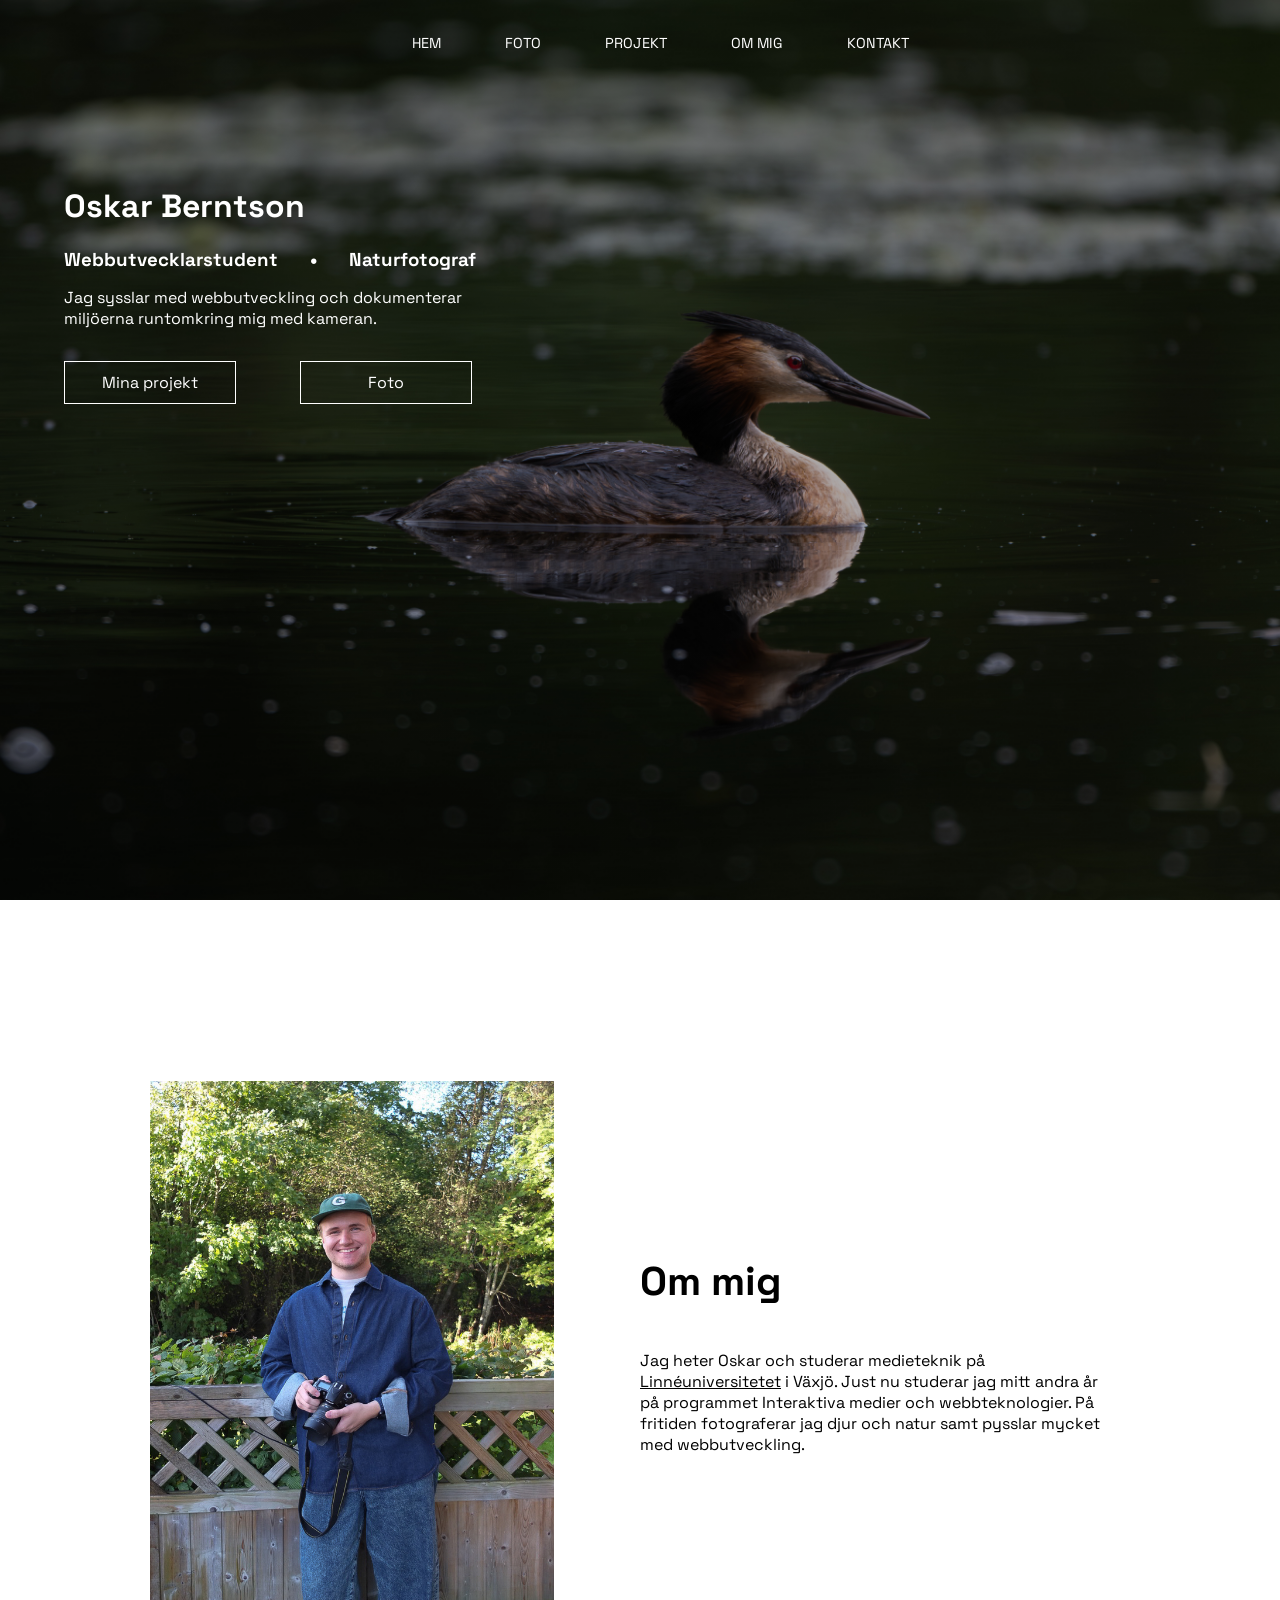
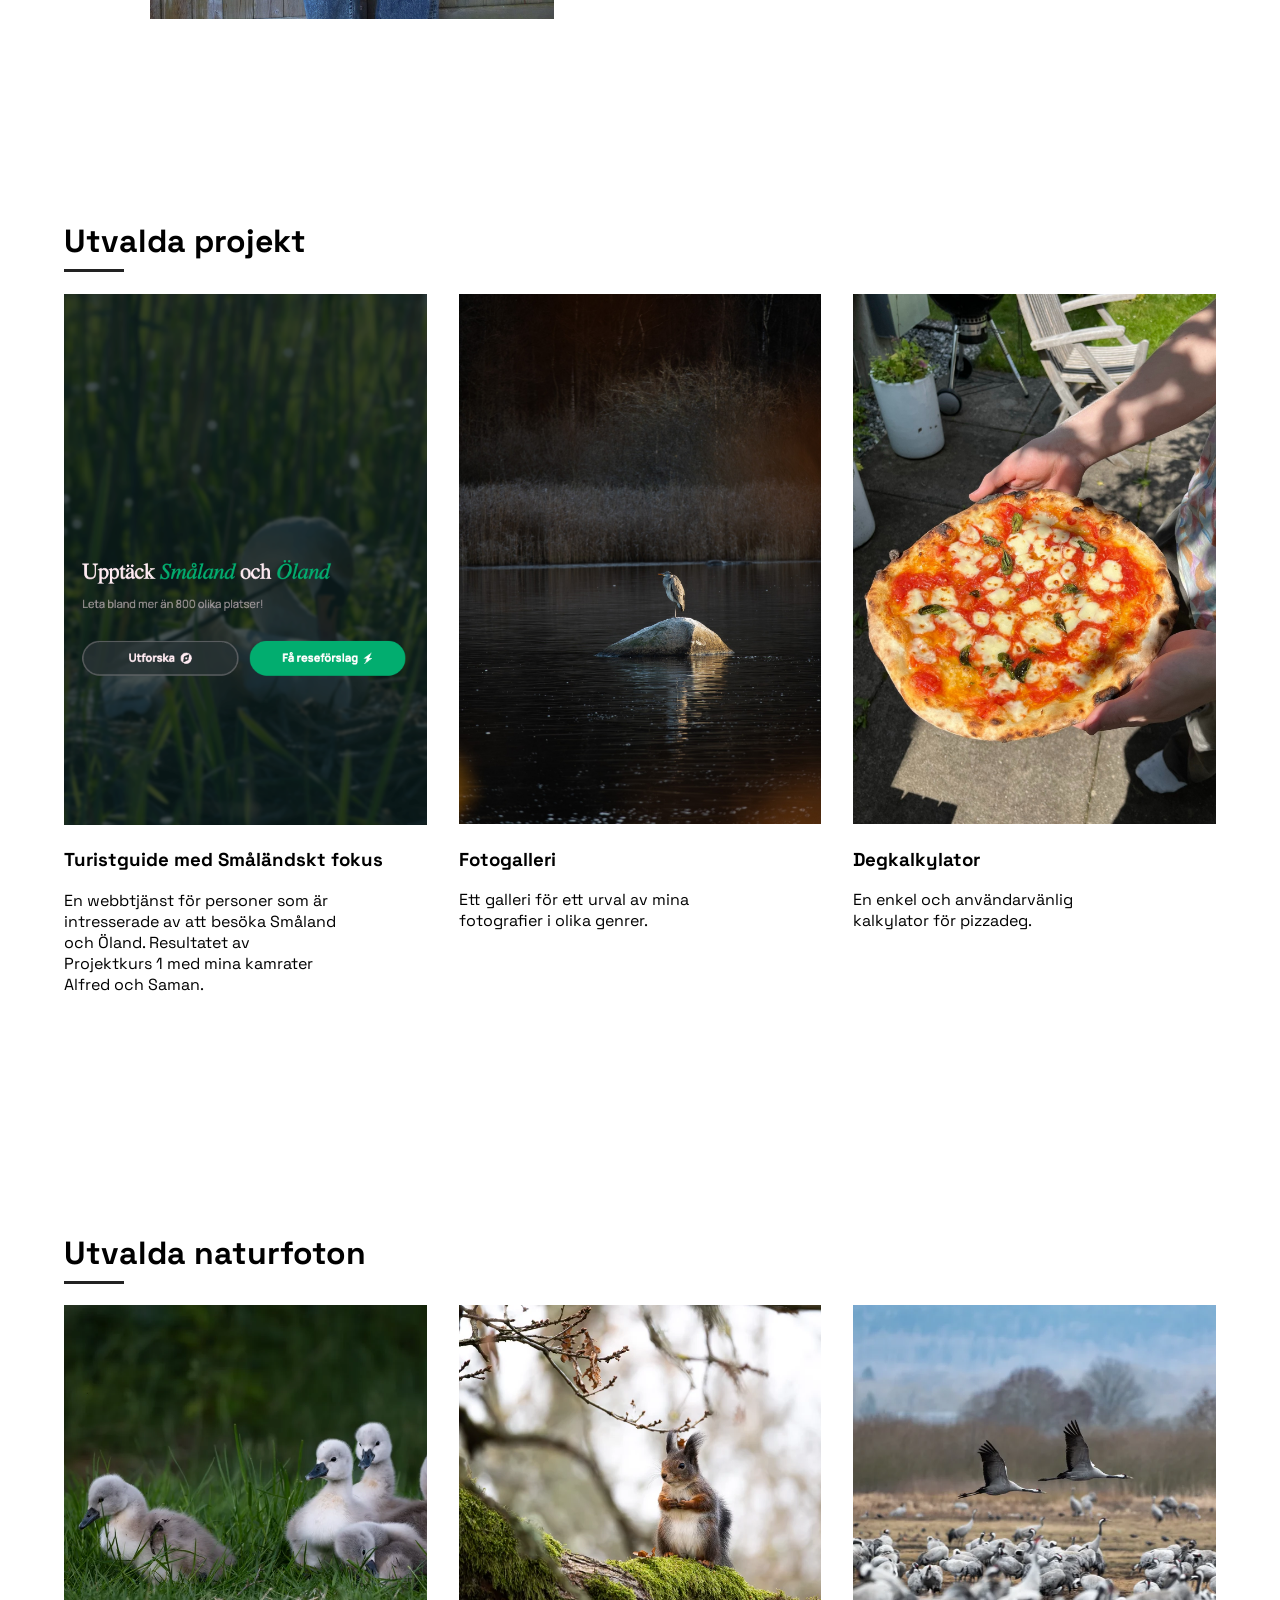
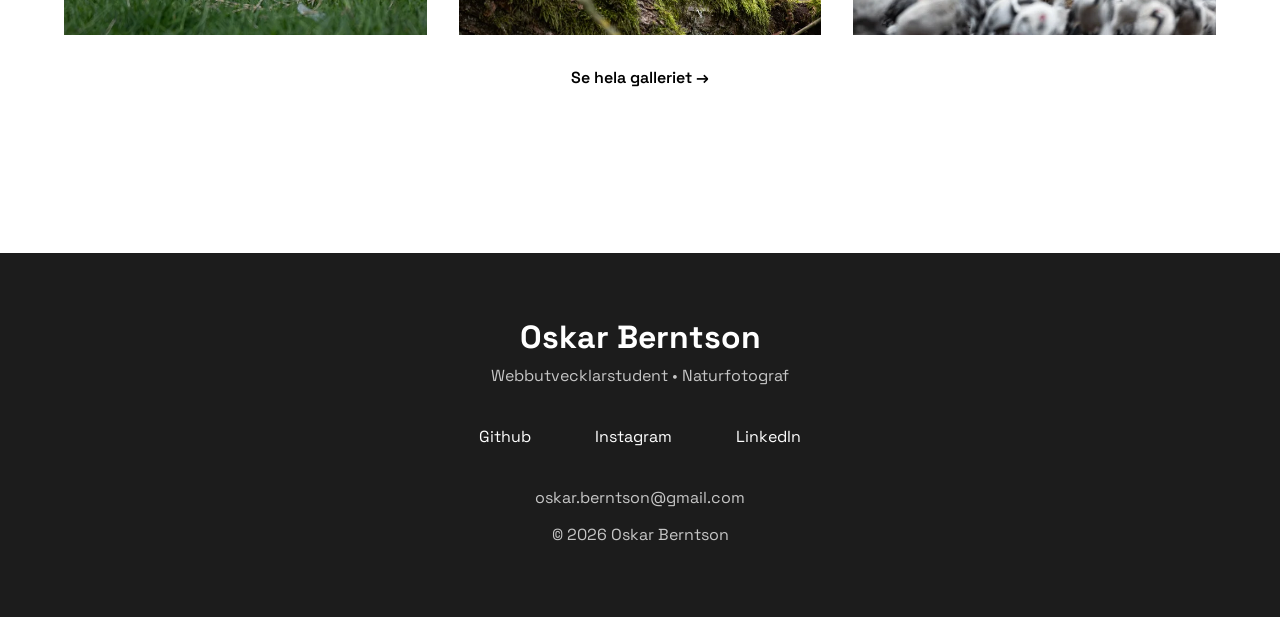
==== index.html @ 6f80a141 "Add dynamic nav" ====
<!doctype html>
<html lang="sv">
  <head>
    <meta charset="UTF-8" />
    <meta name="viewport" content="width=device-width, initial-scale=1.0" />
    <title>Oskar Berntson</title>
    <link rel="stylesheet" href="css/style.css" />
    <link rel="preconnect" href="https://fonts.googleapis.com" />
    <link rel="preconnect" href="https://fonts.gstatic.com" crossorigin />
    <link
      href="https://fonts.googleapis.com/css2?family=Bitcount+Grid+Double+Ink:wght@100..900&family=Space+Grotesk:wght@300..700&display=swap"
      rel="stylesheet"
    />
    <script type="module" src="js/main.js"></script>
  </head>
  <body>
    <header id="start-page-bg">
      <div class="container" id="presentation">
        <h1>Oskar Berntson</h1>
        <div class="titles">
        <h3>Webbutvecklarstudent</h3>
        <h3>•</h3>
        <h3>Naturfotograf</h3>
        </div>
        <p>Jag sysslar med webbutveckling och dokumenterar <br> miljöerna runtomkring mig med kameran.</p>
        <ul>
            <li><a href="">Mina projekt</a></li>
            <li><a href="">Foto</a></li>
        </ul>
      </div>
    </header>
    <main>
      <div class="container" id="personalInfo">
        <div id="personalImg">
          <img src="img/mainPageImg/header.jpg" alt="Bild på Oskar" />
        </div>
        <div id="personalText">
          <h1>Om mig</h1>
          <p>
            Jag heter Oskar och studerar medieteknik på
            <a id="lnuLink" href="https://www.lnu.se/" target="_blank"
              >Linnéuniversitetet</a
            >
            i Växjö. Just nu studerar jag mitt andra år på programmet
            Interaktiva medier och webbteknologier. På fritiden fotograferar jag
            djur och natur samt pysslar mycket med webbutveckling.
          </p>
        </div>
      </div>
      <div class="container" id="projectsContainer">
        <h1 class="section-title">Utvalda projekt</h1>
      <div id="projects">
        <div class="projectDivs">
            <img src="img/mainPageImg/projectTourist.png" alt="Bild på webbtjänsten">
            <h3>Turistguide med Småländskt fokus</h3>
            <p>En webbtjänst för personer som är intresserade av att besöka Småland och Öland. Resultatet av Projektkurs 1 med mina kamrater Alfred och Saman.</p>
        </div>
        <div class="projectDivs">
            <img src="img/mainPageImg/projectGallery.jpg" alt="Bild på ekorre">
            <h3>Fotogalleri</h3>
            <p>Ett galleri för ett urval av mina fotografier i olika genrer.</p>
        </div>
        <div class="projectDivs">
            <img src="img/mainPageImg/projectPizza.jpg" alt="Bild på en pizza">
            <h3>Degkalkylator</h3>
            <p>En enkel och användarvänlig kalkylator för pizzadeg.</p>
        </div>
      </div>
      </div>
      <div class="container" id="favoritePhotosContainer">
        <h1 class="section-title">Utvalda naturfoton</h1>
        <div id="featuredPhotosContainer">
        </div>
        <div class="gallery-link">
          <a href="">Se hela galleriet →</a>
        </div>
      </div>
    </main>
    <footer class="footerContainer" id="footer">

    </footer>
  </body>
</html>
---- css/style.css ----
html,
body {
  margin: 0;
  padding: 0;
  font-family: "Space Grotesk", sans-serif;
}

#start-page-bg {
  margin: 0;
  background-image:
    linear-gradient(rgba(0, 0, 0, 0.35), rgba(0, 0, 0, 0.25)),
    url(../img/mainPageImg/mainHeader.jpg);
  background-size: cover;
  min-height: 100vh;
  background-repeat: no-repeat;
}

#presentation {
  margin-top: 6rem;
  display: flex;
  flex-direction: column;
  color: white;
  align-items: flex-start;
}

#presentation ul {
  list-style-type: none;
  display: flex;
  flex-direction: row;
  gap: 4rem;
  padding: 0;
}

#presentation ul li a {
  color: white;
  padding: 10px;
  border: 0.1px solid white;
  text-decoration: none;
  display: inline-block;
  width: 150px;
  text-align: center;
  transition: 0.2s ease;
}

#presentation ul li a:hover {
  background-color: white;
  color: black;
}

.titles {
  display: flex;
  gap: 2rem;
  align-items: center;
}

.titles h3 {
  margin: 0;
}

#navBar {
  display: flex;
  justify-content: center;
}

#navBar ul {
  list-style-type: none;
  display: flex;
  flex-direction: row;
  margin-top: 2em;
  gap: 4rem;
}

#navBar ul li a {
  color: white;
  text-decoration: none;
  transition: 0.2s ease;
  font-size: 0.9em;
}

#navBar ul li a:hover {
  color: rgb(255, 255, 255, 0.7);
}

#personalInfo {
  height: 100vh;
  display: flex;
  flex-direction: row;
  align-items: center;
}

#personalImg,
#personalText {
  flex: 1;
}

#personalImg {
  display: flex;
  justify-content: center;
}

#personalImg img {
  width: 70%;
  height: auto;
}

#personalText {
  justify-content: center;
  display: flex;
  flex-direction: column;
}

#personalText p {
  width: 80%;
}

#personalText h1 {
  font-size: 2.5em;
}

#lnuLink {
  color: black;
}

#projectsContainer {
  height: 110vh;
}

#projects {
  display: flex;
  gap: 2rem;
}

.projectDivs {
  flex: 1;
}

.projectDivs p {
  width: 75%;
}

.projectDivs img {
  width: 100%;
}

#favoritePhotosContainer {
  height: 60vh;
}

.gallery-link {
  display: flex;
  justify-content: center;
  margin-top: 2rem;
}

.gallery-link a {
  color: black;
  text-decoration: none;
  font-weight: 600;
}

.gallery-link a:hover {
  text-decoration: underline;
}

#featuredPhotosContainer {
  display: flex;
  gap: 2rem;
  flex-wrap: wrap;
  justify-content: center;
}

#featuredPhotosContainer img {
  width: 430px;
  height: 330px;
  object-fit: cover;
  transition: transform 0.3s ease;
}

.featuredPhoto {
  display: block;
  overflow: hidden;
  position: relative;
  flex: 1;
}

.featuredPhoto img {
  display: block;
  transition: 0.3s;
}

.featuredPhoto:hover img {
  filter: brightness(70%);
  transform: scale(1.03);
}

.featuredPhoto span {
  position: absolute;
  bottom: 20px;
  left: 20px;
  color: white;
  opacity: 0;
  transition: 0.3s;
}

.featuredPhoto:hover span {
  opacity: 1;
}

.footerContainer {
    background: #1c1c1c;
    color: white;

    display: flex;
    flex-direction: column;
    align-items: center;

    padding: 4rem 2rem;
    margin-top: 5rem;
}

.footerContainer h2 {
    margin: 0;
    font-size: 2rem;
}

.footerContainer p {
    margin: .5rem;
    color: rgba(255,255,255,.75);
}

.footerContainer a {
    color: white;
    text-decoration: none;
    margin: .5rem 1rem;
    transition: color .2s ease;
}

.footerContainer a:hover {
    color: rgba(255,255,255,.7);
}

.footerContainer div {
    display: flex;
    gap: 2rem;
    margin: 1.5rem 0;
}

.section-title::after {
    content: "";
    display: block;
    width: 60px;
    height: 3px;
    background: #222;
    margin-top: .5rem;
}

.container {
    width: min(1500px, 90%);
    margin: 0 auto;
}
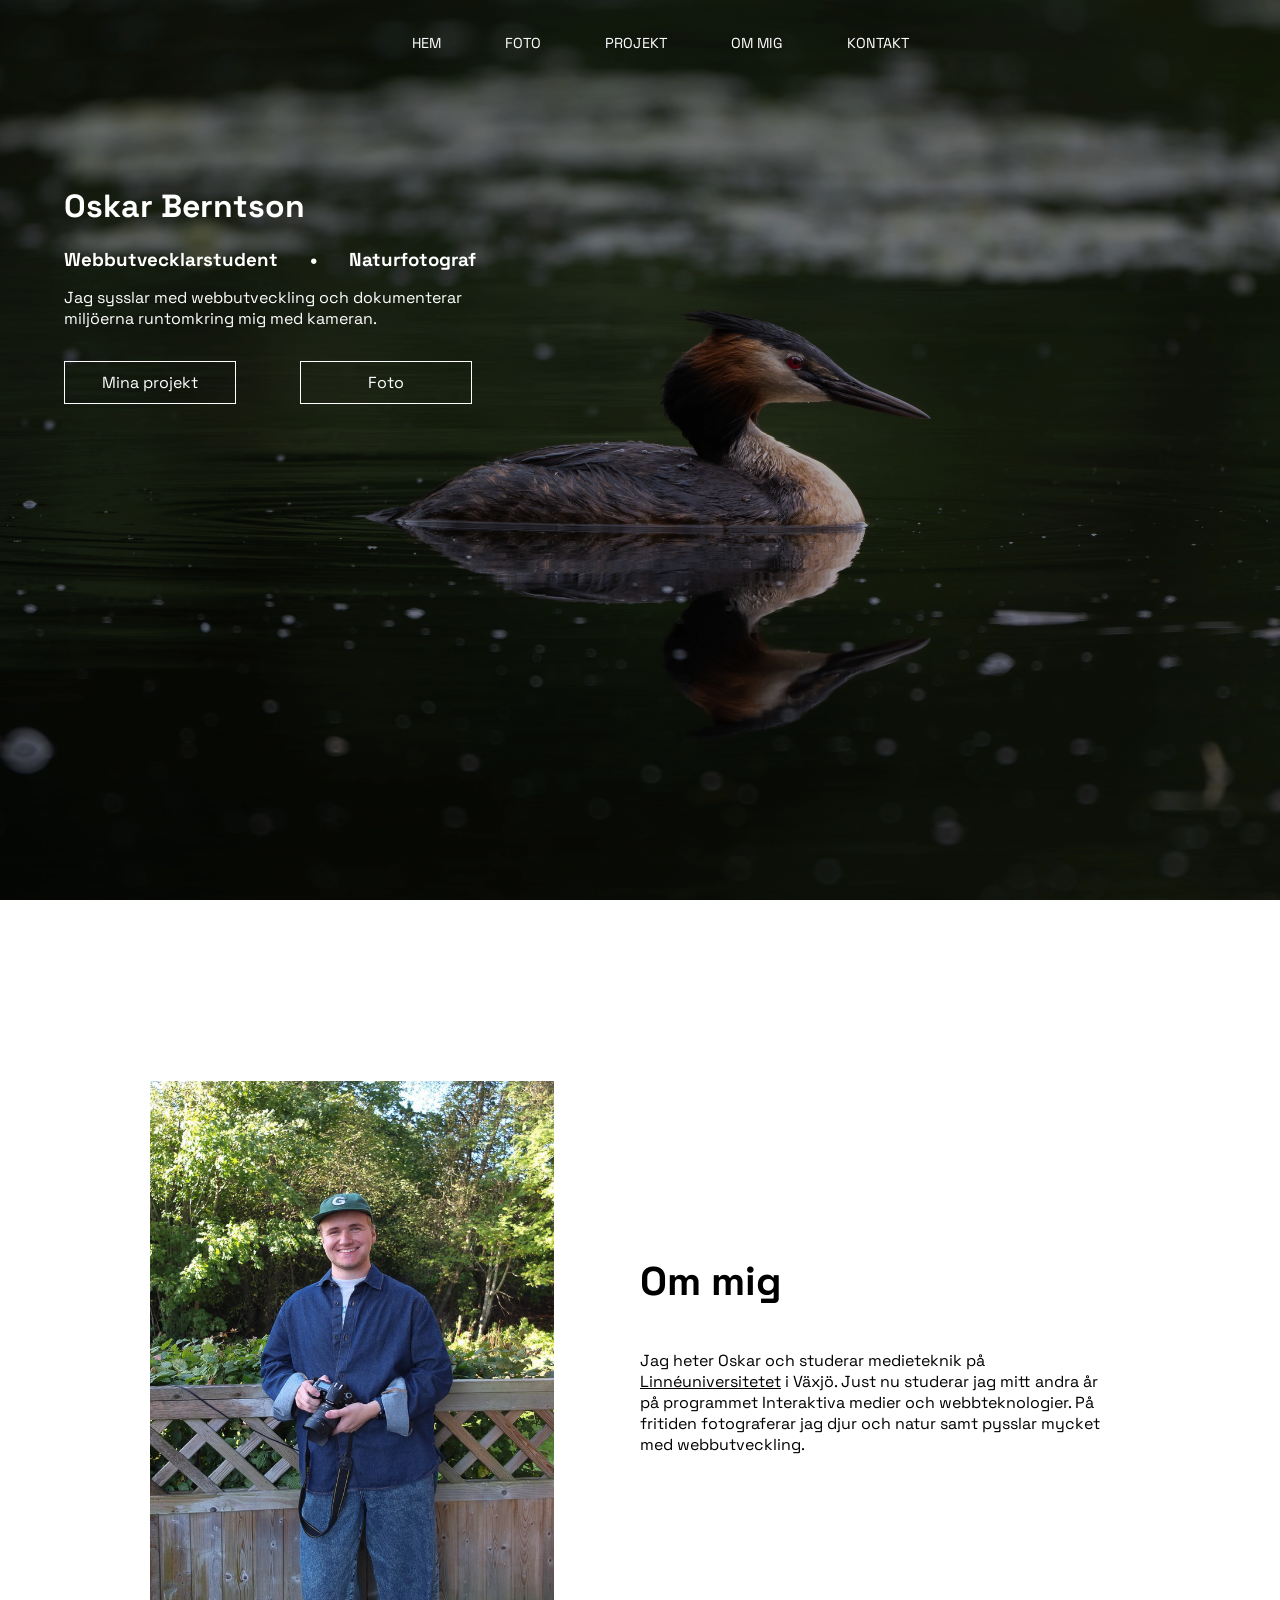
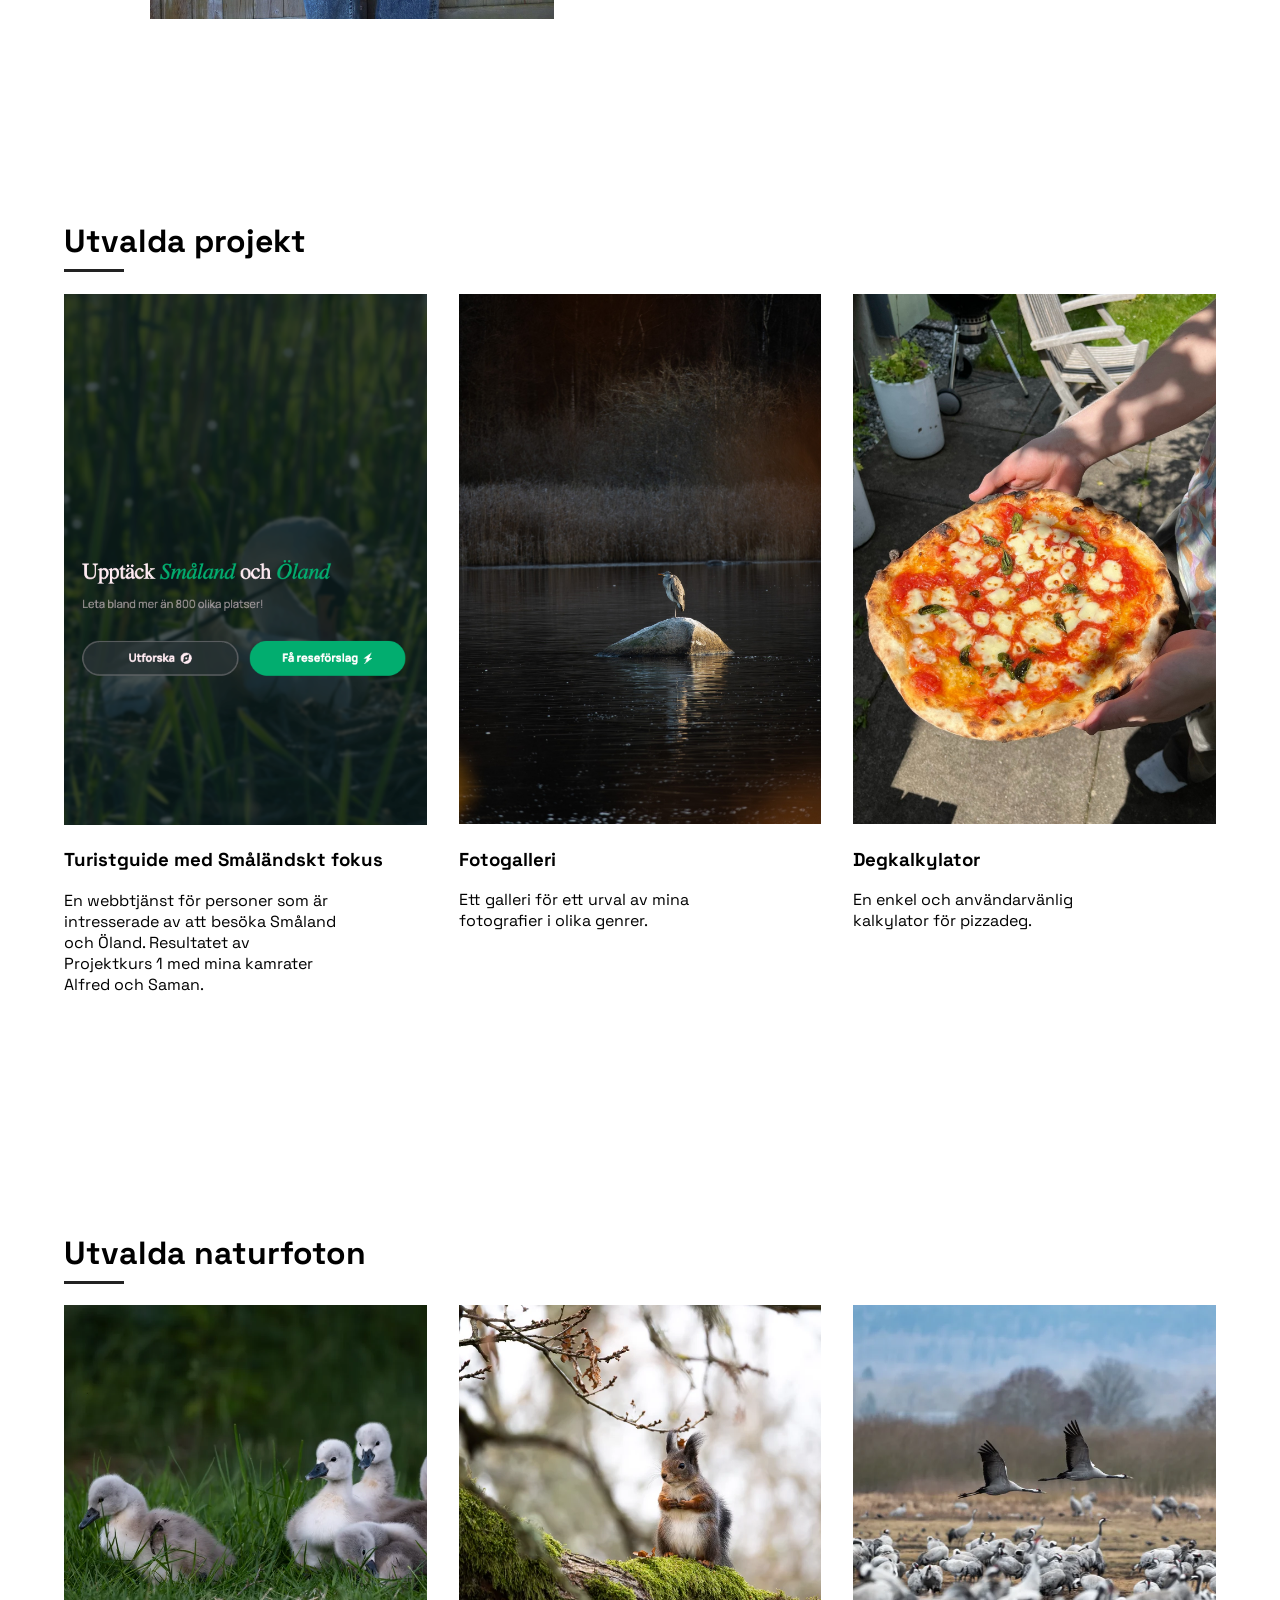
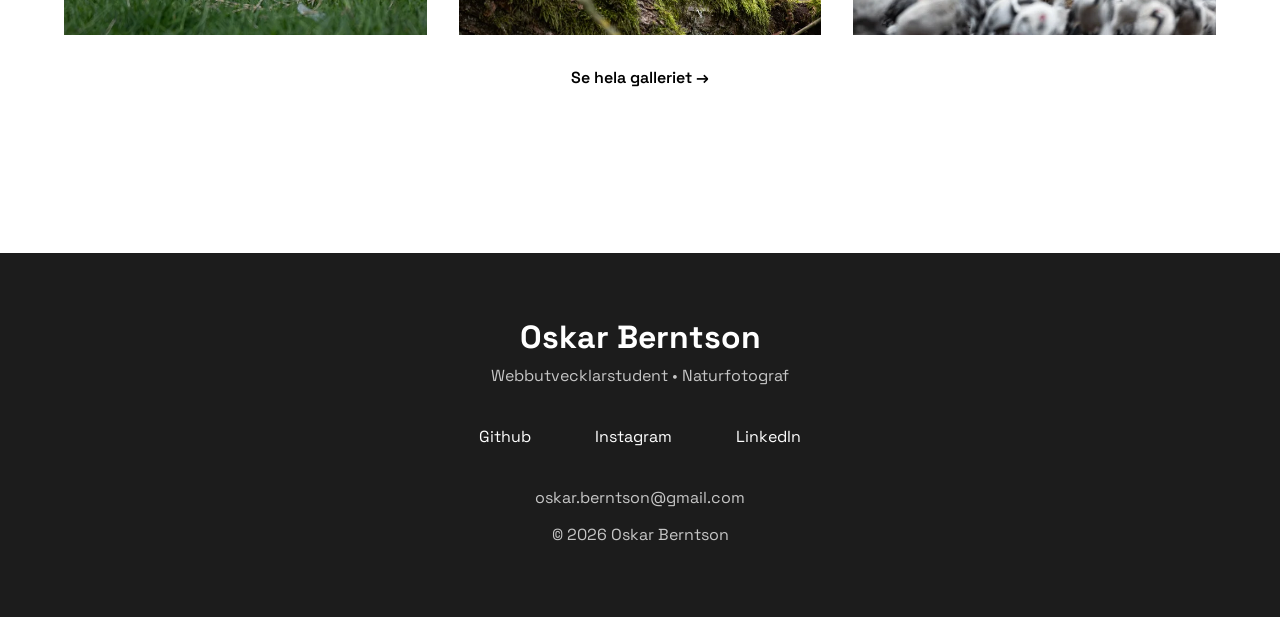
==== commit ceee0ba3: "Fixed opening lightbox on index.html" ====
--- a/index.html
+++ b/index.html
@@ -18,14 +18,17 @@
       <div class="container" id="presentation">
         <h1>Oskar Berntson</h1>
         <div class="titles">
-        <h3>Webbutvecklarstudent</h3>
-        <h3>•</h3>
-        <h3>Naturfotograf</h3>
+          <h3>Webbutvecklarstudent</h3>
+          <h3>•</h3>
+          <h3>Naturfotograf</h3>
         </div>
-        <p>Jag sysslar med webbutveckling och dokumenterar <br> miljöerna runtomkring mig med kameran.</p>
+        <p>
+          Jag sysslar med webbutveckling och dokumenterar <br />
+          miljöerna runtomkring mig med kameran.
+        </p>
         <ul>
-            <li><a href="">Mina projekt</a></li>
-            <li><a href="">Foto</a></li>
+          <li><a href="">Mina projekt</a></li>
+          <li><a href="gallery.html">Foto</a></li>
         </ul>
       </div>
     </header>
@@ -49,35 +52,49 @@
       </div>
       <div class="container" id="projectsContainer">
         <h1 class="section-title">Utvalda projekt</h1>
-      <div id="projects">
-        <div class="projectDivs">
-            <img src="img/mainPageImg/projectTourist.png" alt="Bild på webbtjänsten">
+        <div id="projects">
+          <div class="projectDivs">
+            <img
+              src="img/mainPageImg/projectTourist.png"
+              alt="Bild på webbtjänsten"
+            />
             <h3>Turistguide med Småländskt fokus</h3>
-            <p>En webbtjänst för personer som är intresserade av att besöka Småland och Öland. Resultatet av Projektkurs 1 med mina kamrater Alfred och Saman.</p>
-        </div>
-        <div class="projectDivs">
-            <img src="img/mainPageImg/projectGallery.jpg" alt="Bild på ekorre">
+            <p>
+              En webbtjänst för personer som är intresserade av att besöka
+              Småland och Öland. Resultatet av Projektkurs 1 med mina kamrater
+              Alfred och Saman.
+            </p>
+          </div>
+          <div class="projectDivs">
+            <img
+              src="img/mainPageImg/projectGallery.jpg"
+              alt="Bild på ekorre"
+            />
             <h3>Fotogalleri</h3>
             <p>Ett galleri för ett urval av mina fotografier i olika genrer.</p>
-        </div>
-        <div class="projectDivs">
-            <img src="img/mainPageImg/projectPizza.jpg" alt="Bild på en pizza">
+          </div>
+          <div class="projectDivs">
+            <img
+              src="img/mainPageImg/projectPizza.jpg"
+              alt="Bild på en pizza"
+            />
             <h3>Degkalkylator</h3>
             <p>En enkel och användarvänlig kalkylator för pizzadeg.</p>
+          </div>
         </div>
-      </div>
       </div>
       <div class="container" id="favoritePhotosContainer">
         <h1 class="section-title">Utvalda naturfoton</h1>
-        <div id="featuredPhotosContainer">
-        </div>
+        <div id="featuredPhotosContainer"></div>
         <div class="gallery-link">
-          <a href="">Se hela galleriet →</a>
+          <a href="gallery.html">Se hela galleriet →</a>
         </div>
       </div>
+      <div id="lightbox">
+        <span id="close">&times;</span>
+        <img id="lightbox-image" />
+      </div>
     </main>
-    <footer class="footerContainer" id="footer">
-
-    </footer>
+    <footer class="footerContainer" id="footer"></footer>
   </body>
 </html>
--- a/css/style.css
+++ b/css/style.css
@@ -9,7 +9,7 @@
   margin: 0;
   background-image:
     linear-gradient(rgba(0, 0, 0, 0.35), rgba(0, 0, 0, 0.25)),
-    url(../img/mainPageImg/mainHeader.jpg);
+    url(../img/mainPageImg/mainHeader.webp);
   background-size: cover;
   min-height: 100vh;
   background-repeat: no-repeat;
@@ -181,6 +181,7 @@
   overflow: hidden;
   position: relative;
   flex: 1;
+  cursor: pointer;
 }
 
 .featuredPhoto img {
@@ -257,4 +258,103 @@
 .container {
     width: min(1500px, 90%);
     margin: 0 auto;
+}
+
+#gallery-page-bg {
+  margin: 0;
+  background-image:
+    linear-gradient(rgba(0, 0, 0, 0.35), rgba(0, 0, 0, 0.25)),
+    url(../img/galleryPreview/galleryHeader.webp);
+  background-size: cover;
+  min-height: 100vh;
+  background-repeat: no-repeat;
+}
+
+#galleryTitleContainer {
+  color: white;
+  margin-top: 6rem;
+}
+
+#gallery {
+  columns: 3;
+  column-gap: 1.5rem;
+  padding: 4rem 0;
+}
+
+.photo-card {
+    position: relative;
+    display: inline-block;
+    width: 100%;
+    margin-bottom: 2rem;
+    overflow: hidden;
+    cursor: pointer;
+}
+
+.photo-card img {
+    width: 100%;
+    height: auto;
+    transition:
+    transform .35s ease,
+    filter .35s ease;
+}
+
+.photo-card:hover img {
+    transform: scale(1.03);
+    filter: brightness(.8);
+}
+
+.photo-card:hover {
+    opacity: 1;
+}
+
+#lightbox {
+    position: fixed;
+    inset: 0;
+
+    display: flex;
+    justify-content: center;
+    align-items: center;
+
+    background: rgba(0,0,0,.85);
+
+    opacity: 0;
+    visibility: hidden;
+
+    transition:
+        opacity .3s ease,
+        visibility .3s ease;
+}
+
+#lightbox.open {
+    opacity: 1;
+    visibility: visible;
+}
+
+#lightbox img {
+    max-width: 90vw;
+    max-height: 90vh;
+
+    transform: scale(.95);
+
+    transition: transform .35s ease;
+}
+
+#lightbox.open img {
+    transform: scale(1);
+}
+
+#close {
+    position: fixed;
+    top: 2rem;
+    right: 2rem;
+
+    font-size: 2.5rem;
+    color: white;
+    cursor: pointer;
+    transition: .2s;
+}
+
+#close:hover {
+    transform: scale(1.15);
+    opacity: .8;
 }
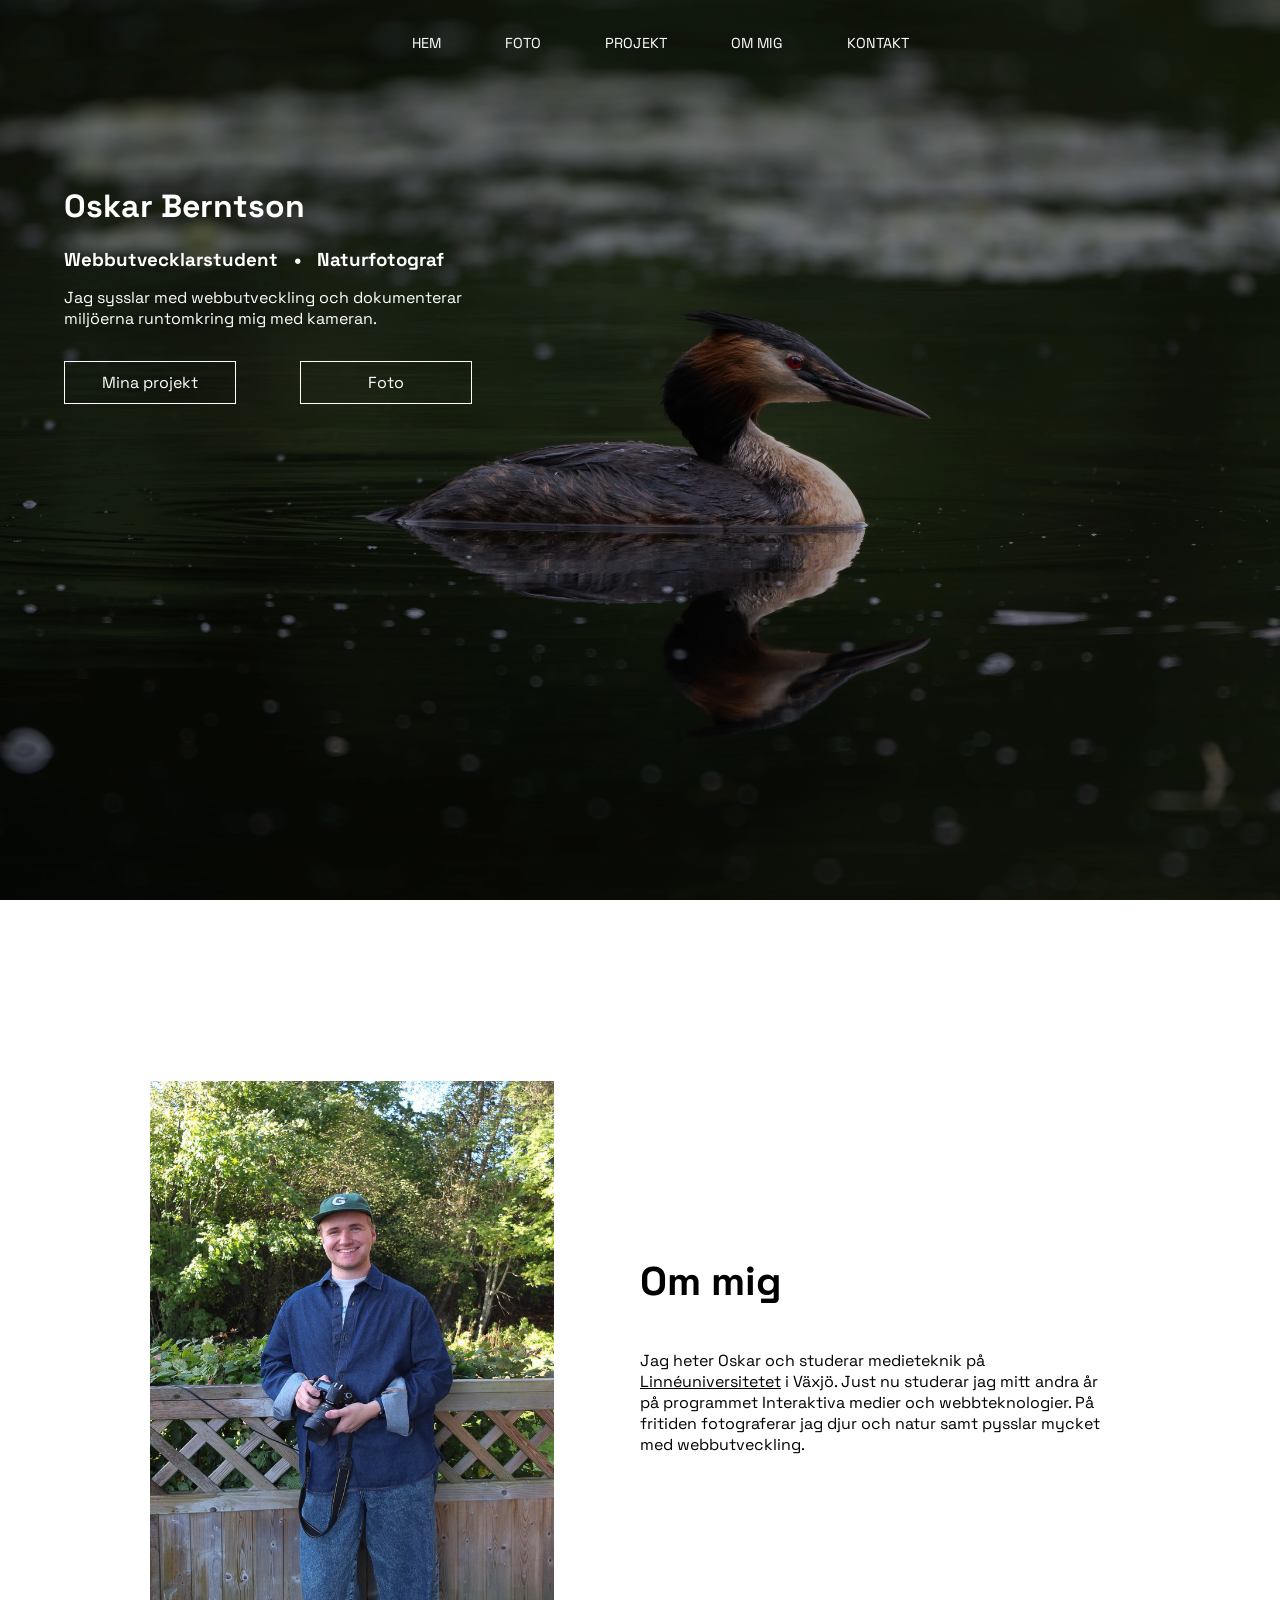
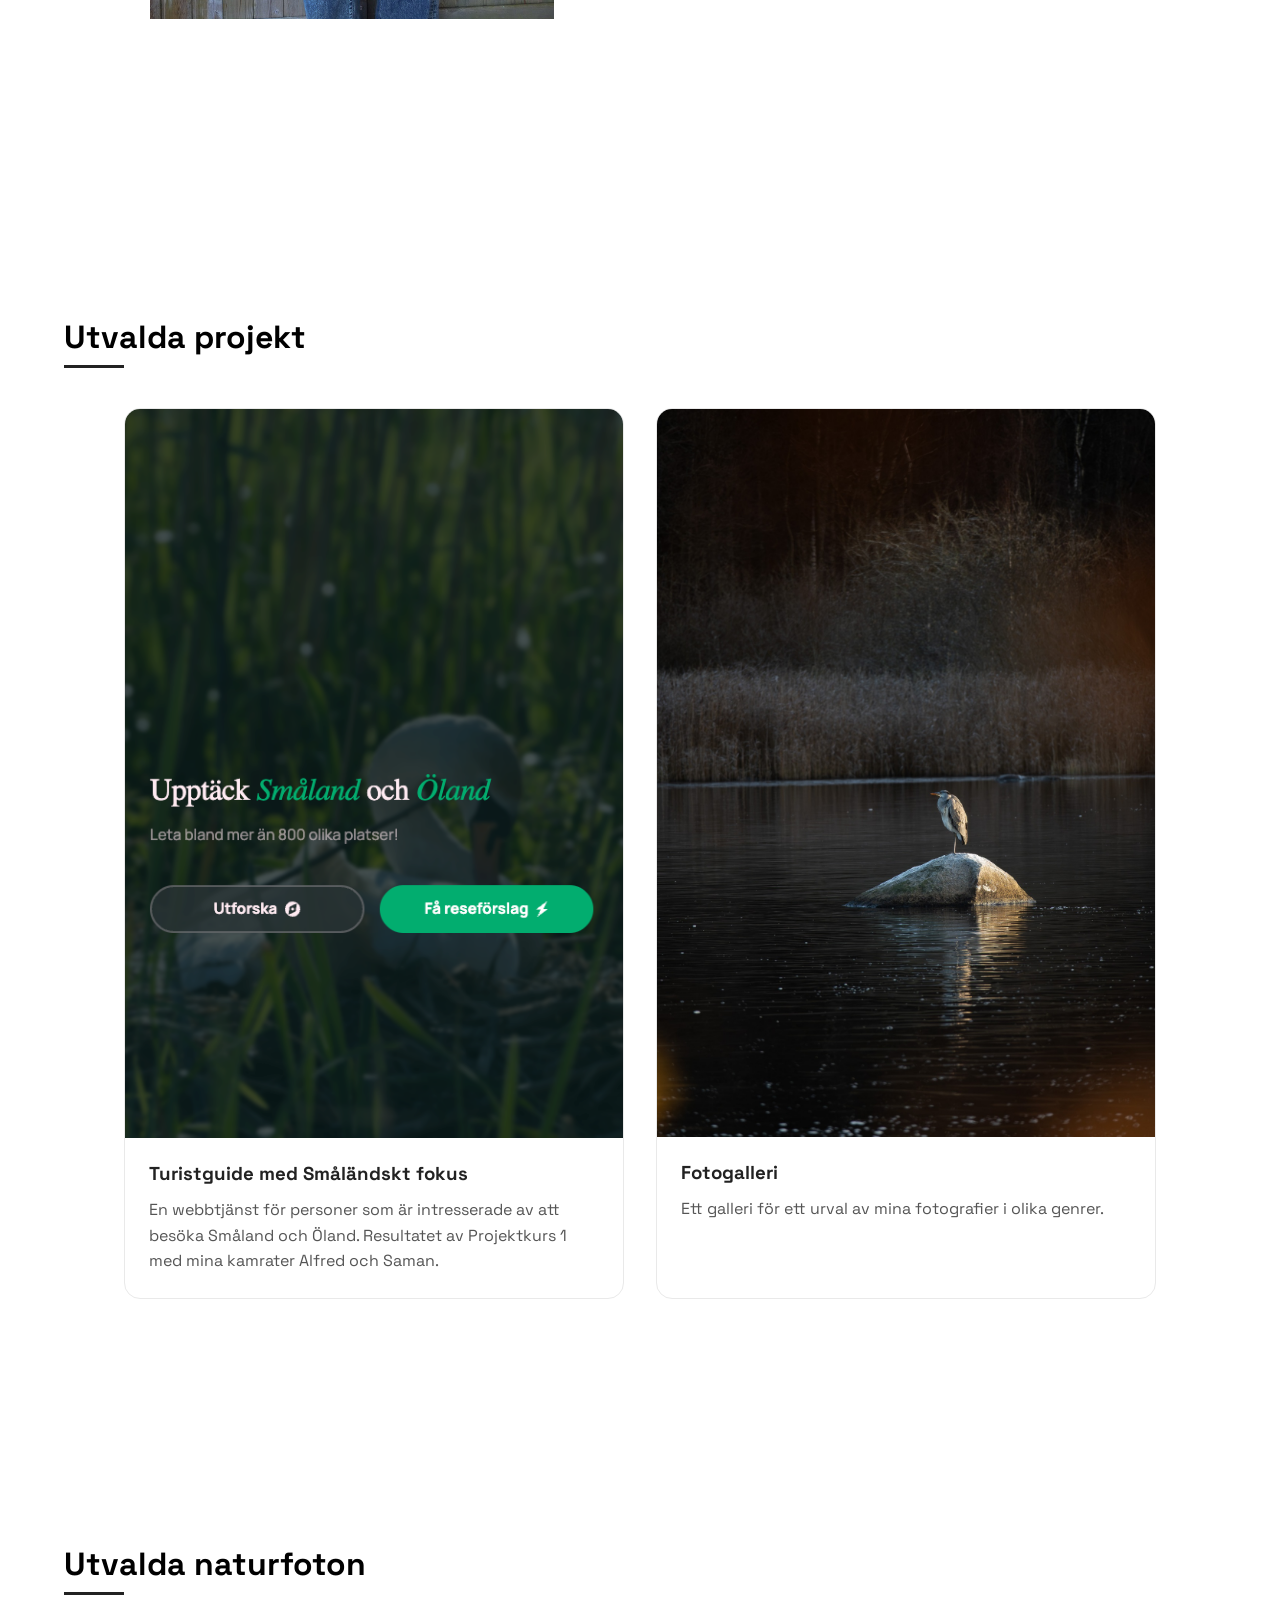
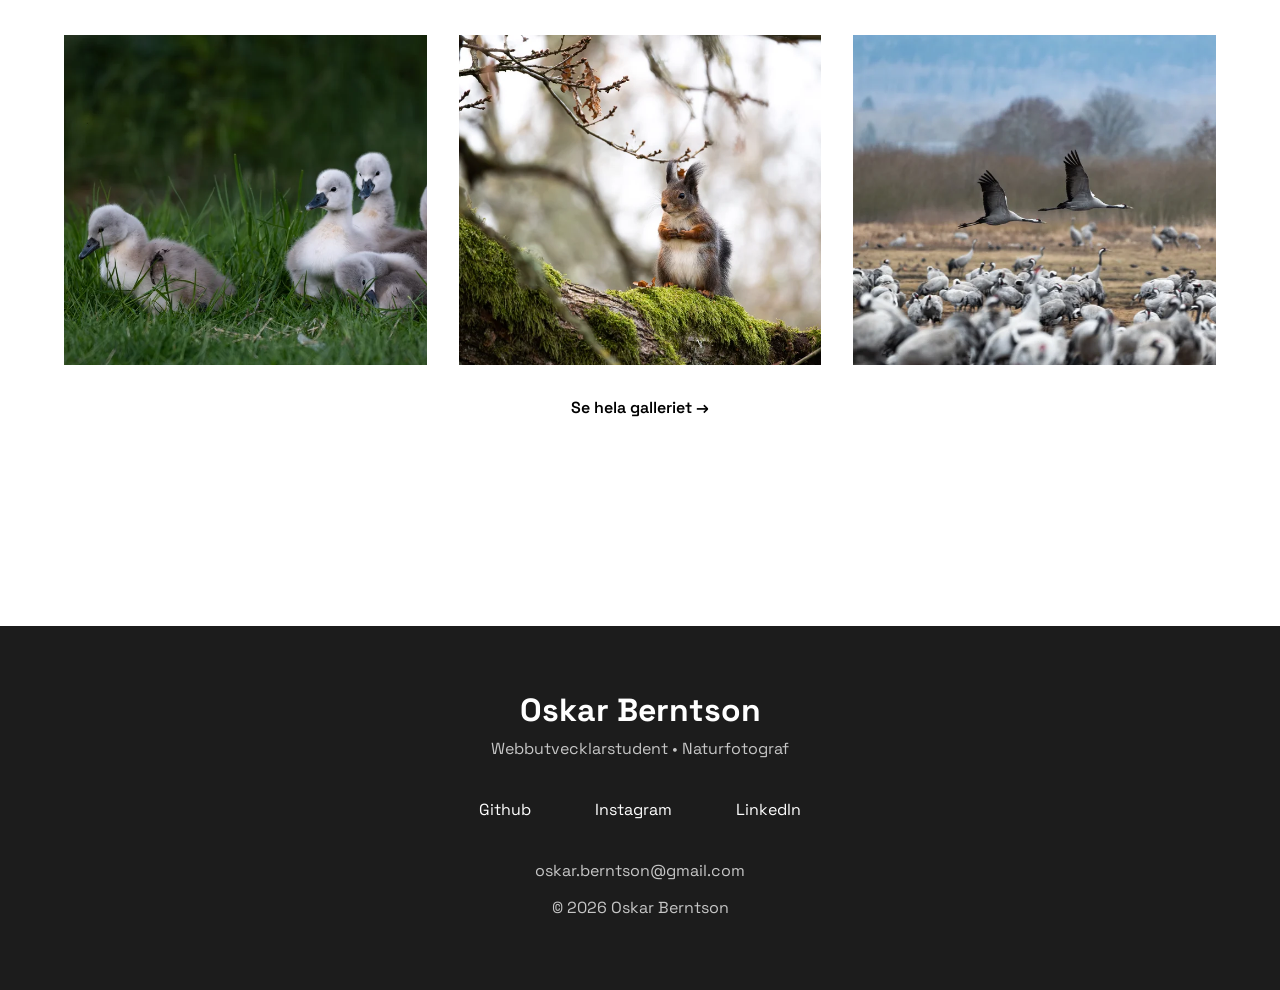
==== commit dfad7cea: "Plentiful finalizing" ====
--- a/index.html
+++ b/index.html
@@ -11,7 +11,7 @@
       href="https://fonts.googleapis.com/css2?family=Bitcount+Grid+Double+Ink:wght@100..900&family=Space+Grotesk:wght@300..700&display=swap"
       rel="stylesheet"
     />
-    <script type="module" src="js/main.js"></script>
+    <script type="module" src="js/mainPage/main.js"></script>
   </head>
   <body>
     <header id="start-page-bg">
@@ -27,7 +27,7 @@
           miljöerna runtomkring mig med kameran.
         </p>
         <ul>
-          <li><a href="">Mina projekt</a></li>
+          <li><a href="projects.html">Mina projekt</a></li>
           <li><a href="gallery.html">Foto</a></li>
         </ul>
       </div>
@@ -53,7 +53,7 @@
       <div class="container" id="projectsContainer">
         <h1 class="section-title">Utvalda projekt</h1>
         <div id="projects">
-          <div class="projectDivs">
+          <a href="project.html?id=touristguide" class="projectDivs">
             <img
               src="img/mainPageImg/projectTourist.png"
               alt="Bild på webbtjänsten"
@@ -64,23 +64,15 @@
               Småland och Öland. Resultatet av Projektkurs 1 med mina kamrater
               Alfred och Saman.
             </p>
-          </div>
-          <div class="projectDivs">
+          </a>
+          <a href="gallery.html" class="projectDivs">
             <img
               src="img/mainPageImg/projectGallery.jpg"
               alt="Bild på ekorre"
             />
             <h3>Fotogalleri</h3>
             <p>Ett galleri för ett urval av mina fotografier i olika genrer.</p>
-          </div>
-          <div class="projectDivs">
-            <img
-              src="img/mainPageImg/projectPizza.jpg"
-              alt="Bild på en pizza"
-            />
-            <h3>Degkalkylator</h3>
-            <p>En enkel och användarvänlig kalkylator för pizzadeg.</p>
-          </div>
+          </a>
         </div>
       </div>
       <div class="container" id="favoritePhotosContainer">
--- a/css/style.css
+++ b/css/style.css
@@ -48,9 +48,10 @@
 }
 
 .titles {
-  display: flex;
-  gap: 2rem;
-  align-items: center;
+    display: flex;
+    align-items: center;
+    justify-content: center;
+    gap: 1rem;
 }
 
 .titles h3 {
@@ -82,7 +83,7 @@
 }
 
 #personalInfo {
-  height: 100vh;
+  min-height: 100vh;
   display: flex;
   flex-direction: row;
   align-items: center;
@@ -122,28 +123,72 @@
 }
 
 #projectsContainer {
-  height: 110vh;
+  padding: 6rem 0 8rem;
 }
 
 #projects {
-  display: flex;
-  gap: 2rem;
+    display: grid;
+    grid-template-columns: repeat(2, minmax(0, 500px));
+    justify-content: center;
+    gap: 2rem;
 }
 
 .projectDivs {
-  flex: 1;
+    display: block;
+
+    color: inherit;
+    text-decoration: none;
+
+    background: #fff;
+
+    border: 1px solid #e9e9e9;
+    border-radius: 1rem;
+
+    overflow: hidden;
+
+    transition:
+        transform .3s ease,
+        box-shadow .3s ease,
+        border-color .3s ease;
+}
+
+.projectDivs img {
+    display: block;
+
+    width: 100%;
+    height: auto;
+
+    transition: transform .4s ease;
+}
+
+.projectDivs h3 {
+    margin: 1.5rem 1.5rem .75rem;
+
+    color: #222;
 }
 
 .projectDivs p {
-  width: 75%;
-}
-
-.projectDivs img {
-  width: 100%;
+    margin: 0 1.5rem 1.5rem;
+
+    color: #555;
+
+    line-height: 1.6;
+}
+
+.projectDivs:hover {
+    transform: translateY(-6px);
+
+    border-color: #ccc;
+
+    box-shadow: 0 12px 30px rgba(0, 0, 0, .1);
+}
+
+.projectDivs:hover img {
+    transform: scale(1.03);
 }
 
 #favoritePhotosContainer {
-  height: 60vh;
+  padding: 6rem 0 8rem;
 }
 
 .gallery-link {
@@ -244,6 +289,11 @@
     display: flex;
     gap: 2rem;
     margin: 1.5rem 0;
+}
+
+.section-title {
+    margin-bottom: 2.5rem;
+    text-align: left;
 }
 
 .section-title::after {
@@ -357,4 +407,1549 @@
 #close:hover {
     transform: scale(1.15);
     opacity: .8;
+}
+
+#previous,
+#next {
+    position: absolute;
+    top: 50%;
+    transform: translateY(-50%);
+    width: 55px;
+    height: 55px;
+    display: flex;
+    justify-content: center;
+    align-items: center;
+    border-radius: 50%;
+    color: rgb(141, 141, 141);
+    font-size: 2rem;
+
+    cursor: pointer;
+}
+
+#previous {
+    left: 2rem;
+}
+
+#next {
+    right: 2rem;
+}
+
+#previous:hover,
+#next:hover {
+  color: white;
+}
+
+#projects-page-bg nav li a {
+  color: black;
+}
+
+#projects-page-bg nav li a:hover {
+  color: rgba(20, 20, 20, 0.7)
+}
+
+.projects {
+    padding: 4rem 0;
+}
+
+.projects-grid {
+    display: grid;
+    grid-template-columns: repeat(2, minmax(0, 1fr));
+    gap: 2rem;
+}
+
+.project-card {
+    background: #fff;
+    overflow: hidden;
+    border: 1px solid #e9e9e9;
+    transition: transform .3s ease, box-shadow .3s ease;
+}
+
+.project-card:hover {
+    transform: translateY(-6px);
+    box-shadow: 0 12px 28px rgba(0,0,0,.08);
+}
+
+.project-link {
+    display: block;
+    color: inherit;
+    text-decoration: none;
+}
+
+.project-image {
+    width: 100%;
+    aspect-ratio: 16 / 10;
+    object-fit: cover;
+    display: block;
+    transition: transform .4s ease;
+}
+
+.project-card:hover .project-image {
+    transform: scale(1.03);
+}
+
+.project-content {
+    padding: 1.5rem;
+}
+
+.project-header {
+    display: flex;
+    justify-content: space-between;
+    align-items: baseline;
+    gap: 1rem;
+    margin-bottom: 1rem;
+}
+
+.project-header h2 {
+    font-size: 1.4rem;
+    margin: 0;
+}
+
+.project-header span {
+    font-size: .9rem;
+    color: #777;
+}
+
+.project-content p {
+    line-height: 1.6;
+    color: #555;
+    margin-bottom: 1.5rem;
+}
+
+.project-tech {
+    display: flex;
+    flex-wrap: wrap;
+    gap: .6rem;
+    margin-bottom: 1.5rem;
+}
+
+.project-tech span {
+    background: #f3f3f3;
+    color: #555;
+    padding: .35rem .8rem;
+    border-radius: 999px;
+    font-size: .85rem;
+}
+
+.project-footer {
+    display: flex;
+    justify-content: space-between;
+    align-items: center;
+    border-top: 1px solid #eee;
+    padding-top: 1rem;
+}
+
+.project-footer span:first-child {
+    font-size: .9rem;
+    color: #777;
+}
+
+.arrow {
+    font-weight: 600;
+    transition: transform .25s ease;
+}
+
+.project-card:hover .arrow {
+    transform: translateX(6px);
+}
+
+#project-hero {
+    position: relative;
+    min-height: 65vh;
+    display: flex;
+    align-items: flex-end;
+    overflow: hidden;
+}
+
+#project-hero img {
+    position: absolute;
+    inset: 0;
+    width: 100%;
+    height: 100%;
+    object-fit: cover;
+}
+
+#project-hero::after {
+    content: "";
+    position: absolute;
+    inset: 0;
+    background: linear-gradient(
+        to top,
+        rgba(0,0,0,.75),
+        rgba(0,0,0,.15)
+    );
+}
+
+.hero-content {
+    position: relative;
+    z-index: 2;
+    max-width: 900px;
+    padding: 4rem 2rem;
+    color: white;
+}
+
+.hero-content span {
+    display: inline-block;
+    margin-bottom: .75rem;
+    padding: .35rem .8rem;
+    border-radius: 999px;
+    background: rgba(255,255,255,.15);
+    backdrop-filter: blur(8px);
+    font-size: .9rem;
+}
+
+.hero-content h1 {
+    font-size: clamp(2.5rem, 6vw, 4.5rem);
+    margin-bottom: 1rem;
+}
+
+.hero-content p {
+    max-width: 650px;
+    font-size: 1.15rem;
+    line-height: 1.7;
+}
+
+#project-content {
+    max-width: 900px;
+    margin: 5rem auto;
+}
+
+.project-section {
+    margin-bottom: 4rem;
+}
+
+.project-section h2 {
+    margin-bottom: 1rem;
+    font-size: 2rem;
+}
+
+.project-section p {
+    line-height: 1.8;
+    color: #555;
+}
+
+.tech-list {
+    display: flex;
+    flex-wrap: wrap;
+    gap: .75rem;
+    margin-top: 1.5rem;
+}
+
+.tech-list span {
+    padding: .5rem 1rem;
+    border-radius: 999px;
+    background: #f2f2f2;
+    font-size: .95rem;
+    transition: .25s;
+}
+
+.tech-list span:hover {
+    background: #111;
+    color: white;
+}
+
+.project-links {
+    margin-top: 4rem;
+}
+
+.project-buttons {
+    display: flex;
+    gap: 1rem;
+    flex-wrap: wrap;
+    margin-top: 1.5rem;
+}
+
+.project-buttons a {
+    display: inline-flex;
+    align-items: center;
+    justify-content: center;
+
+    padding: .9rem 1.6rem;
+
+    border: 2px solid #111;
+
+    text-decoration: none;
+    color: #111;
+    font-weight: 600;
+
+    transition: .25s;
+}
+
+.project-buttons a:hover {
+    background: #111;
+    color: white;
+}
+
+.feature-list {
+    list-style: none;
+    padding: 0;
+
+    display: grid;
+    gap: 1rem;
+
+    margin-top: 1.5rem;
+}
+
+.feature-list li {
+    padding: 1rem 1.25rem;
+
+    border-left: 4px solid var(--accent-color);
+
+    background: #f7f7f7;
+
+    border-radius: .5rem;
+}
+
+.project-section a {
+    color: var(--accent-color);
+    text-decoration: none;
+    font-weight: 600;
+}
+
+.project-section a:hover {
+    text-decoration: underline;
+}
+
+.project-info {
+
+    display: grid;
+    grid-template-columns: repeat(auto-fit, minmax(180px,1fr));
+
+    gap: 1rem;
+
+    margin: 3rem 0;
+}
+
+.info-item {
+
+    padding: 1.25rem;
+
+    background: #f7f7f7;
+
+    border-radius: 12px;
+}
+
+.info-item span {
+
+    display: block;
+
+    font-size: .9rem;
+
+    color: #666;
+
+    margin-bottom: .4rem;
+}
+
+.info-item strong {
+
+    font-size: 1.1rem;
+}
+
+.back-link {
+    position: absolute;
+
+    top: 7rem;      /* Justera efter din navbar */
+    left: 2rem;
+
+    z-index: 20;
+
+    color: white;
+    text-decoration: none;
+    font-weight: 600;
+
+    padding: .5rem 1rem;
+
+    background: rgba(0,0,0,.35);
+    backdrop-filter: blur(8px);
+
+    border-radius: 999px;
+}
+
+.back-link:hover {
+    background: rgba(0,0,0,.55);
+}
+
+#header {
+    position: absolute;
+    top: 0;
+    left: 0;
+    width: 100%;
+    z-index: 1000;
+}
+
+#about-page-bg {
+  margin: 0;
+  background-image:
+    linear-gradient(rgba(0, 0, 0, 0.55), rgba(0, 0, 0, 0.55)),
+    url(../img/about/DSCF5302_resultat.webp);
+  background-size: cover;
+  min-height: 80vh;
+  background-repeat: no-repeat;
+  background-position: center bottom;
+}
+
+.hero-text {
+    position: absolute;
+    color: white;
+    left: 5%;
+    bottom: 15rem;
+
+    max-width: 450px;
+
+    padding: 2rem;
+
+    background: rgba(0,0,0,.3);
+    backdrop-filter: blur(10px);
+
+    border-radius: 1rem;
+}
+
+#about-me-content {
+    max-width: 1200px;
+    margin: 0 auto;
+    padding: 6rem 0;
+}
+
+#about-me-content > h1 {
+    font-size: clamp(2.5rem, 5vw, 4rem);
+    margin: 0 0 4rem;
+    line-height: 1.1;
+}
+
+#about-me {
+    display: grid;
+    grid-template-columns: minmax(300px, 0.9fr) minmax(300px, 1.1fr);
+
+    gap: 5rem;
+    align-items: center;
+
+    margin-bottom: 7rem;
+}
+
+#about-me-img {
+    overflow: hidden;
+    border-radius: 1rem;
+}
+
+#about-me-img img {
+    display: block;
+
+    width: 100%;
+    height: auto;
+
+    transition: transform .5s ease;
+}
+
+#about-me-img:hover img {
+    transform: scale(1.02);
+}
+
+
+#about-me-text {
+    max-width: 650px;
+}
+
+#about-me-text p {
+    margin: 0 0 1.5rem;
+
+    color: #555;
+
+    font-size: 1.05rem;
+    line-height: 1.85;
+}
+
+#about-me-text p:last-child {
+    margin-bottom: 0;
+}
+
+#about-me-cards {
+    display: grid;
+    grid-template-columns: repeat(3, 1fr);
+
+    gap: 2rem;
+
+    margin-bottom: 7rem;
+}
+
+.about-me-card {
+    position: relative;
+
+    padding: 2.5rem 2rem;
+
+    background: #fff;
+
+    border: 1px solid #e9e9e9;
+    border-radius: 1rem;
+
+    overflow: hidden;
+
+    transition:
+        transform .3s ease,
+        box-shadow .3s ease,
+        border-color .3s ease;
+}
+
+.about-me-card::before {
+    content: "";
+
+    position: absolute;
+
+    top: 0;
+    left: 0;
+
+    width: 100%;
+    height: 4px;
+
+    background: #111;
+
+    transform: scaleX(0);
+    transform-origin: left;
+
+    transition: transform .3s ease;
+}
+
+.about-me-card:hover {
+    transform: translateY(-6px);
+
+    border-color: #ddd;
+
+    box-shadow: 0 12px 30px rgba(0, 0, 0, .08);
+}
+
+.about-me-card:hover::before {
+    transform: scaleX(1);
+}
+
+.about-me-card h2 {
+    margin: 0 0 1rem;
+
+    font-size: 1.5rem;
+    line-height: 1.2;
+}
+
+.about-me-card p {
+    margin: 0;
+
+    color: #555;
+
+    line-height: 1.75;
+}
+
+.about-text {
+    max-width: 850px;
+
+    margin: 0 auto 6rem;
+}
+
+.about-text h2 {
+    position: relative;
+
+    margin: 0 0 1.5rem;
+
+    font-size: 2rem;
+    line-height: 1.2;
+}
+
+.about-text h2::after {
+    content: "";
+
+    display: block;
+
+    width: 50px;
+    height: 3px;
+
+    margin-top: .75rem;
+
+    background: #222;
+}
+
+.about-text p {
+    margin: 0;
+
+    color: #555;
+
+    font-size: 1.05rem;
+    line-height: 1.85;
+}
+
+.contact-links {
+    display: flex;
+    flex-wrap: wrap;
+    gap: 1rem;
+    margin-top: 2rem;
+}
+
+.contact-links a {
+    display: inline-flex;
+    align-items: center;
+    justify-content: center;
+
+    padding: .85rem 1.5rem;
+
+    color: #222;
+    background: #fff;
+
+    border: 1px solid #ddd;
+
+
+    text-decoration: none;
+    font-weight: 600;
+
+    transition: 
+        transform .25s ease,
+        background-color .25s ease,
+        border-color .25s ease,
+        box-shadow .25s ease;
+}
+
+.contact-links a:hover {
+    transform: translateY(-3px);
+
+    background: #f7f7f7;
+    border-color: #bbb;
+
+    box-shadow: 0 8px 20px rgba(0, 0, 0, .08);
+}
+
+/* =========================================================
+   RESPONSIVE
+========================================================= */
+
+
+/* =========================================================
+   TABLET / SMALL LAPTOP
+   901px → 701px
+========================================================= */
+
+@media (max-width: 900px) {
+
+    /* ---------- GENERAL ---------- */
+
+    .container {
+        width: min(92%, 700px);
+    }
+
+
+    /* ---------- NAVIGATION ---------- */
+
+    #navBar {
+        width: 100%;
+    }
+
+    #navBar ul {
+        gap: 2rem;
+        padding: 0 1rem;
+        margin-top: 1.5rem;
+    }
+
+
+    /* ---------- START HERO ---------- */
+
+    #start-page-bg {
+        min-height: 100svh;
+        background-position: center;
+    }
+
+    #presentation {
+        margin: 5rem 0 0;
+        padding: 0 4%;
+    }
+
+    #presentation ul {
+        gap: 1rem;
+        flex-wrap: wrap;
+    }
+
+    #presentation ul li a {
+        width: 140px;
+    }
+
+
+    /* ---------- PERSONAL INFO ---------- */
+
+    #personalInfo {
+        min-height: auto;
+        padding: 6rem 0;
+
+        flex-direction: column;
+        gap: 3rem;
+    }
+
+    #personalImg,
+    #personalText {
+        width: 100%;
+    }
+
+    #personalImg img {
+        width: min(70%, 500px);
+    }
+
+    #personalText {
+        align-items: flex-start;
+    }
+
+    #personalText p {
+        width: 100%;
+    }
+
+
+    /* ---------- FEATURED PROJECTS ---------- */
+
+    #projectsContainer {
+        padding: 5rem 0 7rem;
+    }
+
+    #projects {
+        grid-template-columns: repeat(2, minmax(0, 1fr));
+        gap: 1.5rem;
+    }
+
+
+    /* ---------- FEATURED PHOTOS ---------- */
+
+    #favoritePhotosContainer {
+        height: auto;
+        padding: 5rem 0 7rem;
+    }
+
+    #featuredPhotosContainer {
+        gap: 1.5rem;
+    }
+
+    #featuredPhotosContainer .featuredPhoto {
+        flex: 1 1 calc(50% - 1.5rem);
+    }
+
+    #featuredPhotosContainer img {
+        width: 100%;
+        height: auto;
+        aspect-ratio: 4 / 3;
+        object-fit: cover;
+    }
+
+
+    /* ---------- GALLERY ---------- */
+
+    #gallery {
+        columns: 2;
+        column-gap: 1rem;
+        padding: 3rem 0;
+    }
+
+    .photo-card {
+        margin-bottom: 1rem;
+    }
+
+
+    /* ---------- GALLERY HERO ---------- */
+
+    #gallery-page-bg {
+        min-height: 70svh;
+        background-position: center;
+    }
+
+    #galleryTitleContainer {
+        margin-top: 5rem;
+    }
+
+
+    /* ---------- PROJECT LIST PAGE ---------- */
+
+    .projects {
+        padding: 4rem 0;
+    }
+
+    .projects-grid {
+        grid-template-columns: repeat(2, minmax(0, 1fr));
+        gap: 1.5rem;
+    }
+
+    .project-content {
+        padding: 1.25rem;
+    }
+
+    .project-header {
+        align-items: flex-start;
+    }
+
+
+    /* ---------- INDIVIDUAL PROJECT ---------- */
+
+    #project-hero {
+        min-height: 70svh;
+    }
+
+    .hero-content {
+        width: 100%;
+        box-sizing: border-box;
+        padding: 3rem 5%;
+    }
+
+    .hero-content h1 {
+        font-size: clamp(2.5rem, 7vw, 4rem);
+    }
+
+    .hero-content p {
+        max-width: 600px;
+    }
+
+    #project-content {
+        width: 90%;
+        margin: 4rem auto;
+    }
+
+    .project-section {
+        margin-bottom: 3.5rem;
+    }
+
+    .project-info {
+        grid-template-columns: repeat(3, 1fr);
+    }
+
+
+    /* ---------- BACK LINK ---------- */
+
+    .back-link {
+        top: 6rem;
+        left: 5%;
+    }
+
+
+    /* ---------- ABOUT HERO ---------- */
+
+    #about-page-bg {
+        min-height: 75svh;
+        background-position: center center;
+    }
+
+    .hero-text {
+        left: 5%;
+        right: 5%;
+        bottom: 15rem;
+
+        max-width: none;
+        box-sizing: border-box;
+    }
+
+
+    /* ---------- ABOUT ---------- */
+
+    #about-me-content {
+        width: 90%;
+        padding: 5rem 0;
+    }
+
+    #about-me {
+        grid-template-columns: 1fr;
+        gap: 3rem;
+        margin-bottom: 5rem;
+    }
+
+    #about-me-img {
+        width: min(100%, 600px);
+    }
+
+    #about-me-text {
+        max-width: 700px;
+    }
+
+    #about-me-cards {
+        grid-template-columns: 1fr;
+        gap: 1.5rem;
+        margin-bottom: 5rem;
+    }
+
+
+    /* ---------- CONTACT ---------- */
+
+    .contact-links {
+        gap: .75rem;
+    }
+}
+
+
+/* =========================================================
+   MOBILE
+   700px → 481px
+========================================================= */
+
+@media (max-width: 700px) {
+
+    /* ---------- GENERAL ---------- */
+
+    html,
+    body {
+        max-width: 100%;
+        overflow-x: hidden;
+    }
+
+    .container {
+        width: 90%;
+    }
+
+
+    /* ---------- NAVIGATION ---------- */
+
+    #navBar {
+        justify-content: center;
+    }
+
+    #navBar ul {
+        width: 100%;
+        box-sizing: border-box;
+
+        justify-content: center;
+        flex-wrap: wrap;
+
+        gap: .75rem 1.25rem;
+
+        margin: 1rem 0 0;
+        padding: 0 1rem;
+    }
+
+    #navBar ul li a {
+        font-size: .85rem;
+    }
+
+
+    /* ---------- START HERO ---------- */
+
+    #start-page-bg {
+        min-height: 100svh;
+        background-position: center center;
+    }
+
+    #presentation {
+        margin-top: 4rem;
+        padding: 0 5%;
+    }
+
+    #presentation h1 {
+        font-size: clamp(2rem, 9vw, 3rem);
+        line-height: 1.1;
+    }
+
+    #presentation ul {
+        width: 100%;
+        flex-direction: column;
+        gap: .75rem;
+    }
+
+    #presentation ul li,
+    #presentation ul li a {
+        width: 100%;
+        box-sizing: border-box;
+    }
+
+
+    /* ---------- PERSONAL INFO ---------- */
+
+    #personalInfo {
+        padding: 5rem 0;
+
+        flex-direction: column;
+        align-items: stretch;
+
+        gap: 2.5rem;
+    }
+
+    #personalImg {
+        width: 100%;
+    }
+
+    #personalImg img {
+        width: 100%;
+        max-width: 500px;
+    }
+
+    #personalText {
+        width: 100%;
+    }
+
+    #personalText h1 {
+        font-size: 2rem;
+    }
+
+    #personalText p {
+        width: 100%;
+        line-height: 1.7;
+    }
+
+
+    /* ---------- SECTION TITLES ---------- */
+
+    .section-title {
+        font-size: clamp(1.8rem, 8vw, 2.5rem);
+        margin-bottom: 2rem;
+    }
+
+
+    /* ---------- FEATURED PROJECTS ---------- */
+
+    #projectsContainer {
+        padding: 4rem 0 6rem;
+    }
+
+    #projects {
+        grid-template-columns: 1fr;
+        gap: 1.5rem;
+    }
+
+    .projectDivs h3 {
+        font-size: 1.25rem;
+    }
+
+    .projectDivs p {
+        font-size: .95rem;
+    }
+
+
+    /* ---------- FEATURED PHOTOS ---------- */
+
+    #favoritePhotosContainer {
+        padding: 4rem 0 6rem;
+    }
+
+    #featuredPhotosContainer {
+        flex-direction: column;
+        gap: 1rem;
+    }
+
+    #featuredPhotosContainer .featuredPhoto {
+        width: 100%;
+        flex: none;
+    }
+
+    #featuredPhotosContainer img {
+        width: 100%;
+        height: auto;
+        aspect-ratio: 4 / 3;
+        object-fit: cover;
+    }
+
+    .gallery-link {
+        margin-top: 1.5rem;
+    }
+
+
+    /* ---------- GALLERY ---------- */
+
+    #gallery-page-bg {
+        min-height: 65svh;
+    }
+
+    #galleryTitleContainer {
+        width: 90%;
+        margin-top: 4rem;
+    }
+
+    #galleryTitleContainer h1 {
+        font-size: clamp(2rem, 10vw, 3rem);
+        line-height: 1.1;
+    }
+
+    #galleryTitleContainer h3 {
+        font-size: 1rem;
+        line-height: 1.5;
+    }
+
+    #gallery {
+        columns: 1;
+        padding: 2rem 5%;
+    }
+
+    .photo-card {
+        margin-bottom: 1rem;
+    }
+
+
+    /* ---------- PROJECT LIST ---------- */
+
+    .projects {
+        padding: 3rem 0 5rem;
+    }
+
+    .projects-grid {
+        grid-template-columns: 1fr;
+        gap: 1.5rem;
+    }
+
+    .project-card {
+        width: 100%;
+    }
+
+    .project-content {
+        padding: 1.25rem;
+    }
+
+    .project-header {
+        display: block;
+        margin-bottom: .75rem;
+    }
+
+    .project-header h2 {
+        font-size: 1.3rem;
+    }
+
+    .project-header span {
+        display: block;
+        margin-top: .4rem;
+    }
+
+    .project-content p {
+        font-size: .95rem;
+        line-height: 1.65;
+    }
+
+    .project-tech {
+        gap: .5rem;
+    }
+
+    .project-tech span {
+        font-size: .8rem;
+        padding: .3rem .65rem;
+    }
+
+    .project-footer {
+        gap: 1rem;
+    }
+
+
+    /* ---------- INDIVIDUAL PROJECT HERO ---------- */
+
+    #project-hero {
+        min-height: 70svh;
+        align-items: flex-end;
+    }
+
+    #project-hero img {
+        object-position: center center;
+    }
+
+    .hero-content {
+        padding: 3rem 5% 2.5rem;
+    }
+
+    .hero-content span {
+        font-size: .8rem;
+    }
+
+    .hero-content h1 {
+        font-size: clamp(2.2rem, 10vw, 3.5rem);
+        line-height: 1.05;
+        margin: .5rem 0 1rem;
+    }
+
+    .hero-content p {
+        font-size: 1rem;
+        line-height: 1.6;
+    }
+
+
+    /* ---------- BACK LINK ---------- */
+
+    .back-link {
+        top: 5.5rem;
+        left: 5%;
+
+        padding: .5rem .8rem;
+
+        font-size: .85rem;
+    }
+
+
+    /* ---------- PROJECT CONTENT ---------- */
+
+    #project-content {
+        width: 90%;
+        margin: 3.5rem auto;
+    }
+
+    .project-section {
+        margin-bottom: 3rem;
+    }
+
+    .project-section h2 {
+        font-size: 1.6rem;
+        line-height: 1.2;
+    }
+
+    .project-section p {
+        font-size: 1rem;
+        line-height: 1.75;
+    }
+
+
+    /* ---------- PROJECT INFO ---------- */
+
+    .project-info {
+        grid-template-columns: 1fr;
+        gap: .75rem;
+
+        margin: 2rem 0 3rem;
+    }
+
+    .info-item {
+        padding: 1rem;
+    }
+
+
+    /* ---------- FEATURES ---------- */
+
+    .feature-list {
+        gap: .75rem;
+    }
+
+    .feature-list li {
+        padding: .9rem 1rem;
+    }
+
+
+    /* ---------- TECHNOLOGIES ---------- */
+
+    .tech-list {
+        gap: .5rem;
+    }
+
+    .tech-list span {
+        padding: .45rem .8rem;
+        font-size: .85rem;
+    }
+
+
+    /* ---------- PROJECT BUTTONS ---------- */
+
+    .project-buttons {
+        flex-direction: column;
+        gap: .75rem;
+    }
+
+    .project-buttons a {
+        width: 100%;
+        box-sizing: border-box;
+        padding: .85rem 1rem;
+    }
+
+
+    /* ---------- ABOUT HERO ---------- */
+
+    #about-page-bg {
+        min-height: 75svh;
+        background-position: center center;
+    }
+
+    .hero-text {
+        position: absolute;
+
+        left: 5%;
+        right: 5%;
+        bottom: 15rem;
+
+        max-width: none;
+
+        padding: 1.25rem;
+    }
+
+    .hero-text h1 {
+        font-size: 2rem;
+        line-height: 1.1;
+    }
+
+    .hero-text p {
+        font-size: .95rem;
+        line-height: 1.6;
+    }
+
+
+    /* ---------- ABOUT CONTENT ---------- */
+
+    #about-me-content {
+        width: 90%;
+        padding: 4rem 0;
+    }
+
+    #about-me-content > h1 {
+        font-size: clamp(2.2rem, 10vw, 3rem);
+        margin-bottom: 2.5rem;
+    }
+
+    #about-me {
+        gap: 2rem;
+        margin-bottom: 4rem;
+    }
+
+    #about-me-img {
+        width: 100%;
+    }
+
+    #about-me-img img {
+        width: 100%;
+        height: auto;
+    }
+
+    #about-me-text p,
+    .about-text p {
+        font-size: 1rem;
+        line-height: 1.75;
+    }
+
+
+    /* ---------- ABOUT CARDS ---------- */
+
+    #about-me-cards {
+        grid-template-columns: 1fr;
+        gap: 1rem;
+        margin-bottom: 4rem;
+    }
+
+    .about-me-card {
+        padding: 1.5rem;
+    }
+
+    .about-me-card h2 {
+        font-size: 1.3rem;
+    }
+
+    .about-me-card p {
+        font-size: .95rem;
+        line-height: 1.7;
+    }
+
+
+    /* ---------- ABOUT TEXT ---------- */
+
+    .about-text {
+        max-width: none;
+        margin-bottom: 4rem;
+    }
+
+    .about-text h2 {
+        font-size: 1.7rem;
+    }
+
+
+    /* ---------- CONTACT ---------- */
+
+    .contact-links {
+        flex-direction: column;
+        gap: .75rem;
+    }
+
+    .contact-links a {
+        width: 100%;
+        box-sizing: border-box;
+    }
+
+
+    /* ---------- FOOTER ---------- */
+
+    .footerContainer {
+        padding: 3rem 5%;
+        margin-top: 3rem;
+        text-align: center;
+    }
+
+    .footerContainer h2 {
+        font-size: 1.6rem;
+    }
+
+    .footerContainer div {
+        flex-wrap: wrap;
+        justify-content: center;
+        gap: .5rem;
+    }
+
+    .footerContainer a {
+        margin: .4rem .75rem;
+    }
+}
+
+
+/* =========================================================
+   SMALL PHONES
+   480px and below
+========================================================= */
+
+@media (max-width: 480px) {
+
+    .container {
+        width: 92%;
+    }
+
+
+    /* ---------- NAV ---------- */
+
+    #navBar ul {
+        gap: .6rem .9rem;
+    }
+
+    #navBar ul li a {
+        font-size: .8rem;
+    }
+
+
+    /* ---------- START HERO ---------- */
+
+    #presentation {
+        padding: 0 4%;
+    }
+
+    #presentation h1 {
+        font-size: 2rem;
+    }
+
+
+    /* ---------- PERSONAL ---------- */
+
+    #personalInfo {
+        padding: 4rem 0;
+    }
+
+    #personalText h1 {
+        font-size: 1.8rem;
+    }
+
+
+    /* ---------- PROJECT CARDS ---------- */
+
+    .projectDivs h3 {
+        font-size: 1.15rem;
+    }
+
+    .projectDivs p {
+        line-height: 1.55;
+    }
+
+
+    /* ---------- GALLERY ---------- */
+
+    #gallery {
+        padding-left: 4%;
+        padding-right: 4%;
+    }
+
+
+    /* ---------- PROJECT HERO ---------- */
+
+    #project-hero {
+        min-height: 72svh;
+    }
+
+    .hero-content {
+        padding-left: 4%;
+        padding-right: 4%;
+    }
+
+    .hero-content h1 {
+        font-size: 2.2rem;
+    }
+
+    .hero-content p {
+        font-size: .95rem;
+    }
+
+    .back-link {
+        left: 4%;
+        top: 5rem;
+    }
+
+
+    /* ---------- ABOUT HERO ---------- */
+
+    #about-page-bg {
+        min-height: 75svh;
+    }
+
+    .hero-text {
+        left: 5%;
+        right: 5%;
+        bottom: 15rem;
+        width: auto;
+        box-sizing: border-box;
+    }
+
+    .hero-text h1 {
+        font-size: 1.7rem;
+    }
+
+    .hero-text p {
+        font-size: .9rem;
+    }
+
+
+    /* ---------- ABOUT ---------- */
+
+    #about-me-content {
+        width: 92%;
+        padding: 3.5rem 0;
+    }
+
+    #about-me-content > h1 {
+        font-size: 2.2rem;
+    }
+
+    .about-me-card {
+        padding: 1.25rem;
+    }
+
+    .about-me-card h2 {
+        font-size: 1.2rem;
+    }
+
+    .about-text h2 {
+        font-size: 1.5rem;
+    }
+
+
+    /* ---------- FOOTER ---------- */
+
+    .footerContainer {
+        padding: 2.5rem 4%;
+    }
+}
+
+
+/* =========================================================
+   VERY SMALL PHONES
+   360px and below
+========================================================= */
+
+@media (max-width: 360px) {
+
+    #navBar ul {
+        gap: .5rem .75rem;
+    }
+
+    #navBar ul li a {
+        font-size: .75rem;
+    }
+
+    #presentation h1 {
+        font-size: 1.8rem;
+    }
+
+    .hero-content h1 {
+        font-size: 2rem;
+    }
+
+    #about-me-content > h1 {
+        font-size: 2rem;
+    }
+
+    .project-content {
+        padding: 1rem;
+    }
+
+    .project-tech span {
+        font-size: .75rem;
+    }
+}
+
+@media (max-width: 500px) {
+    .titles {
+        gap: .5rem;
+    }
+
+    .titles h3 {
+        font-size: .95rem;
+    }
 }
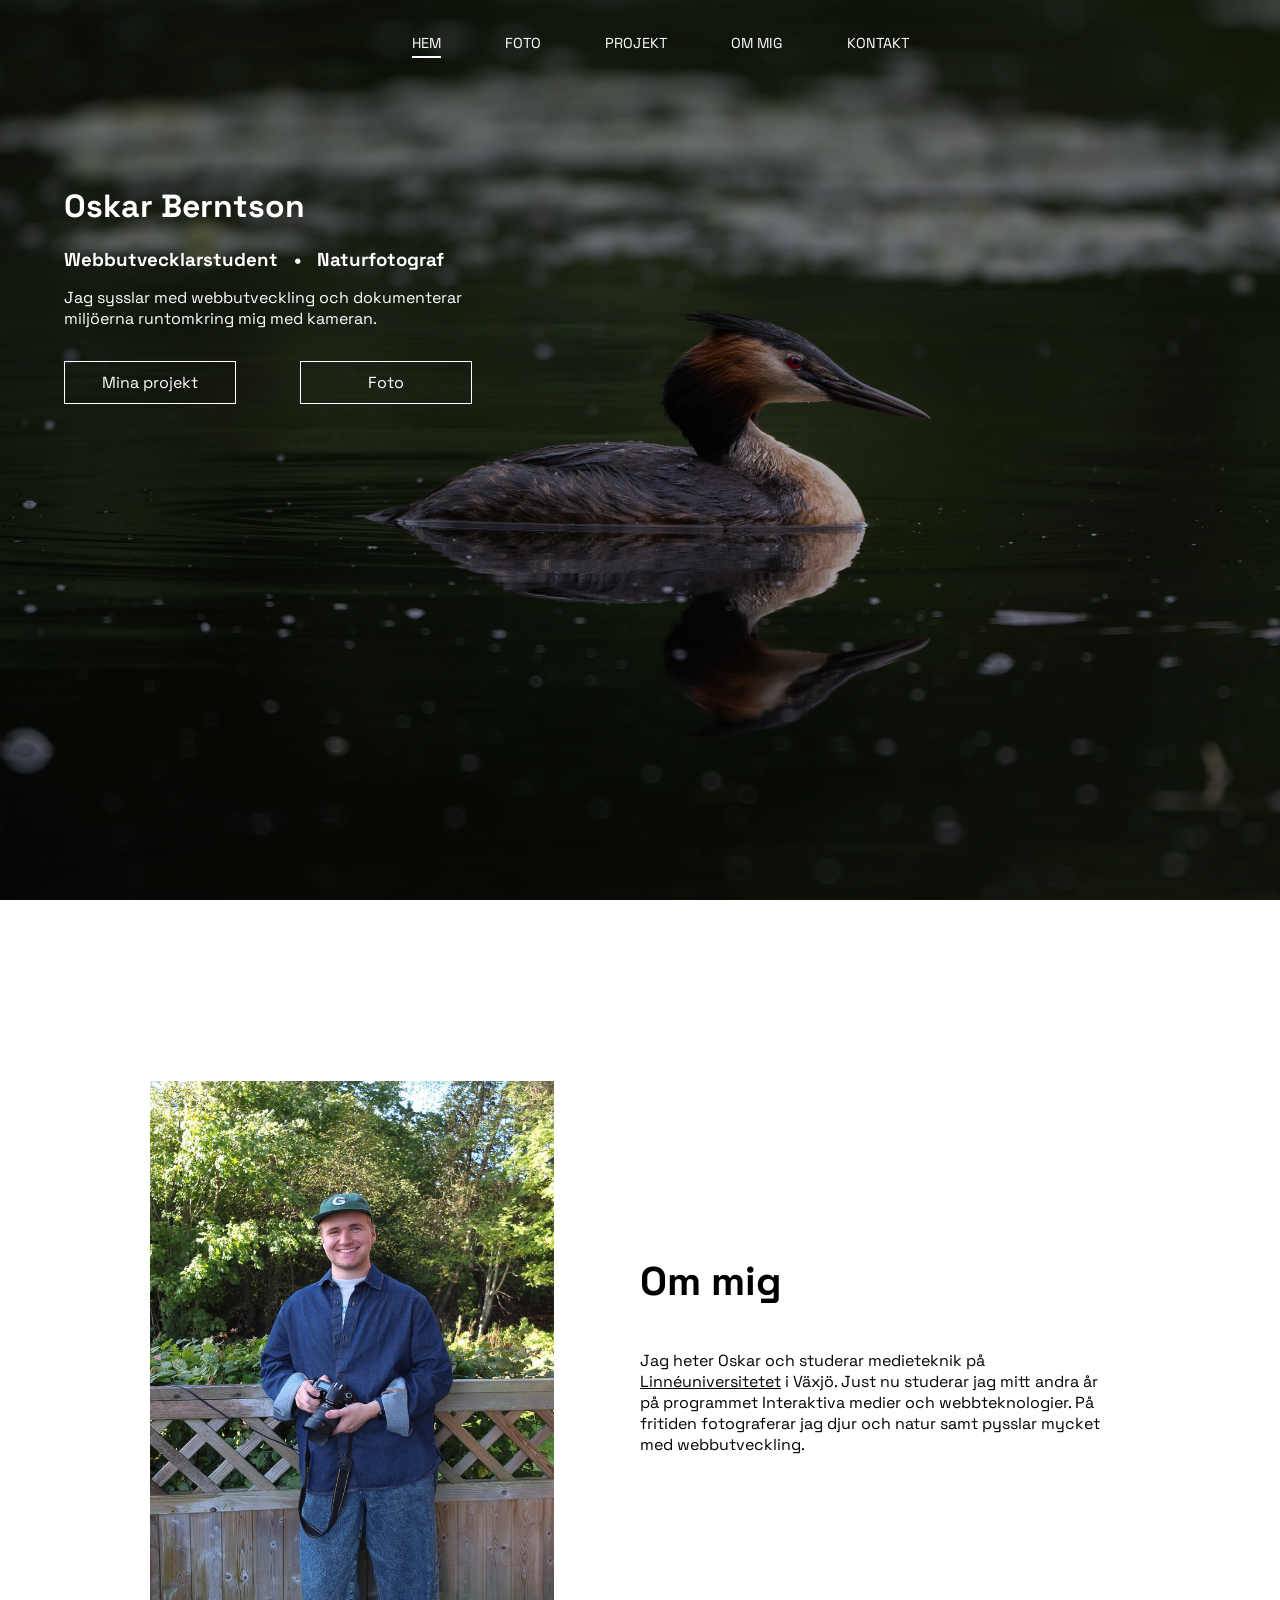
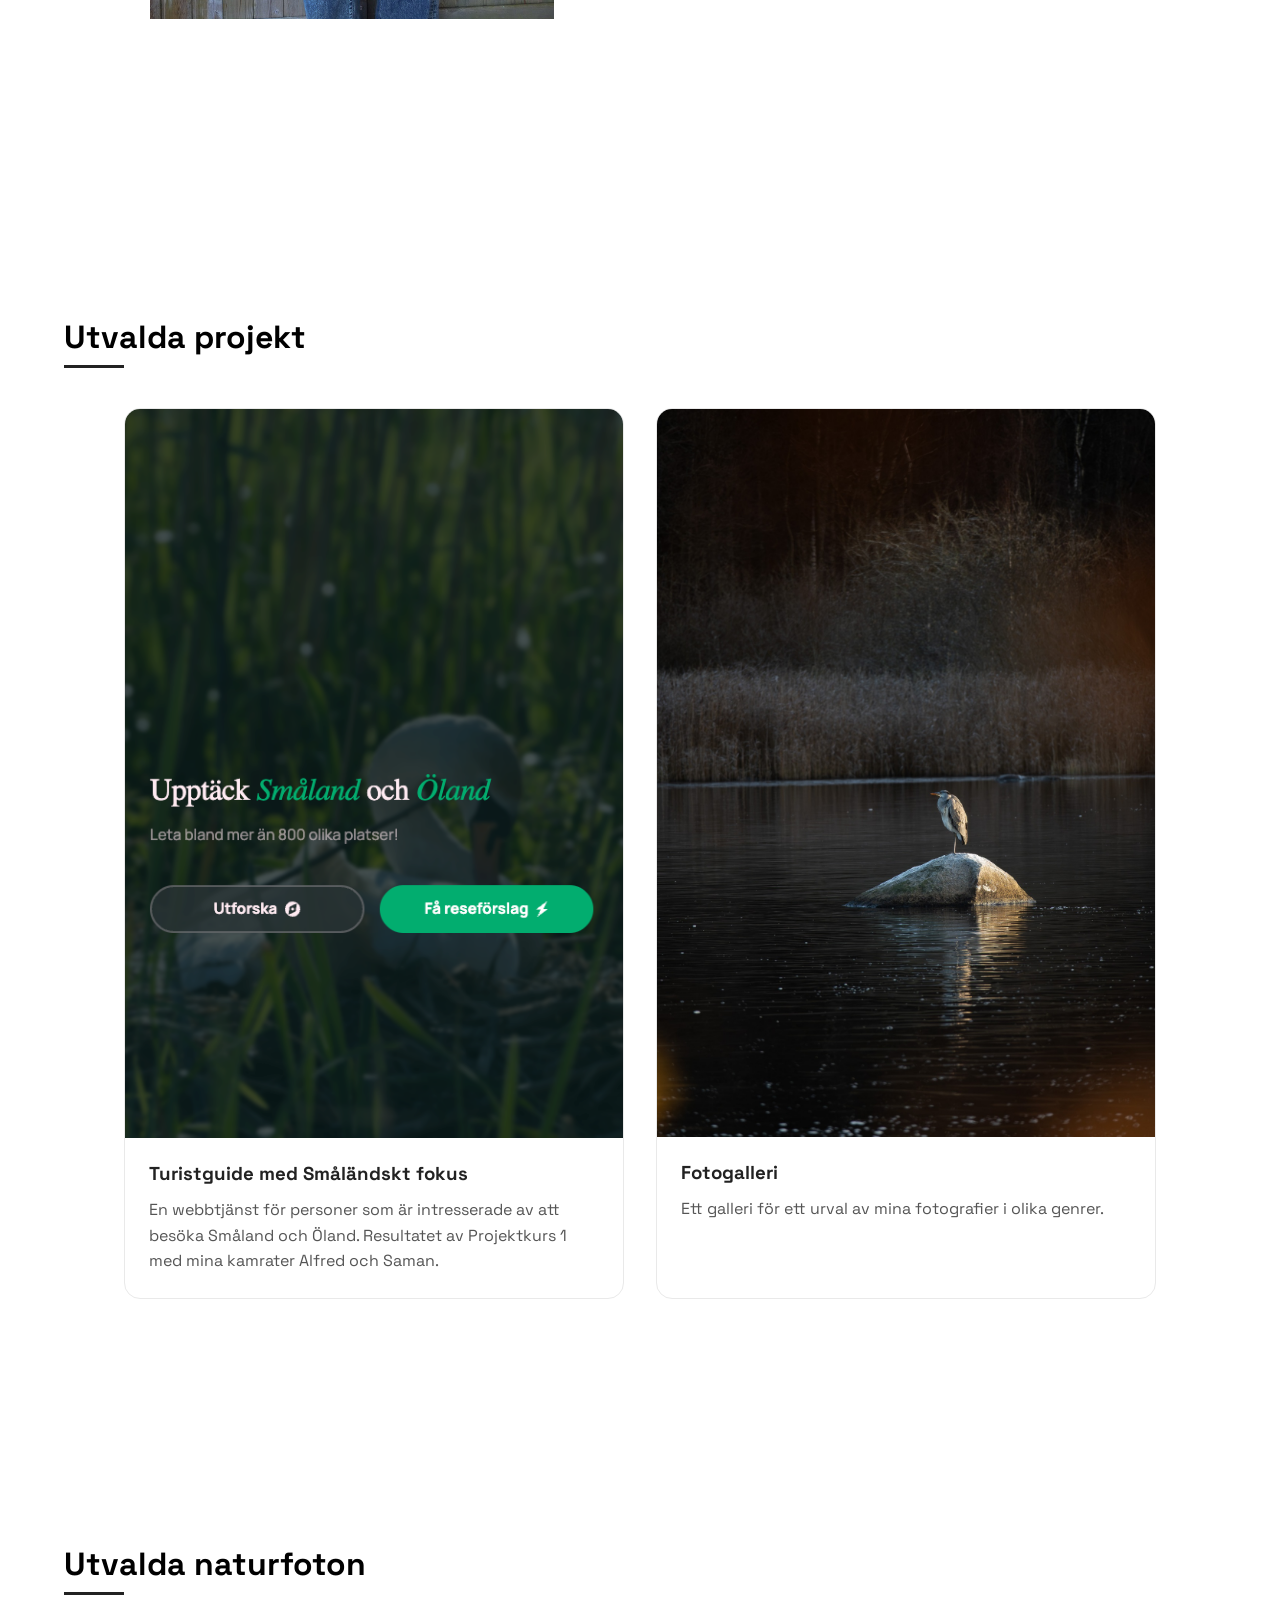
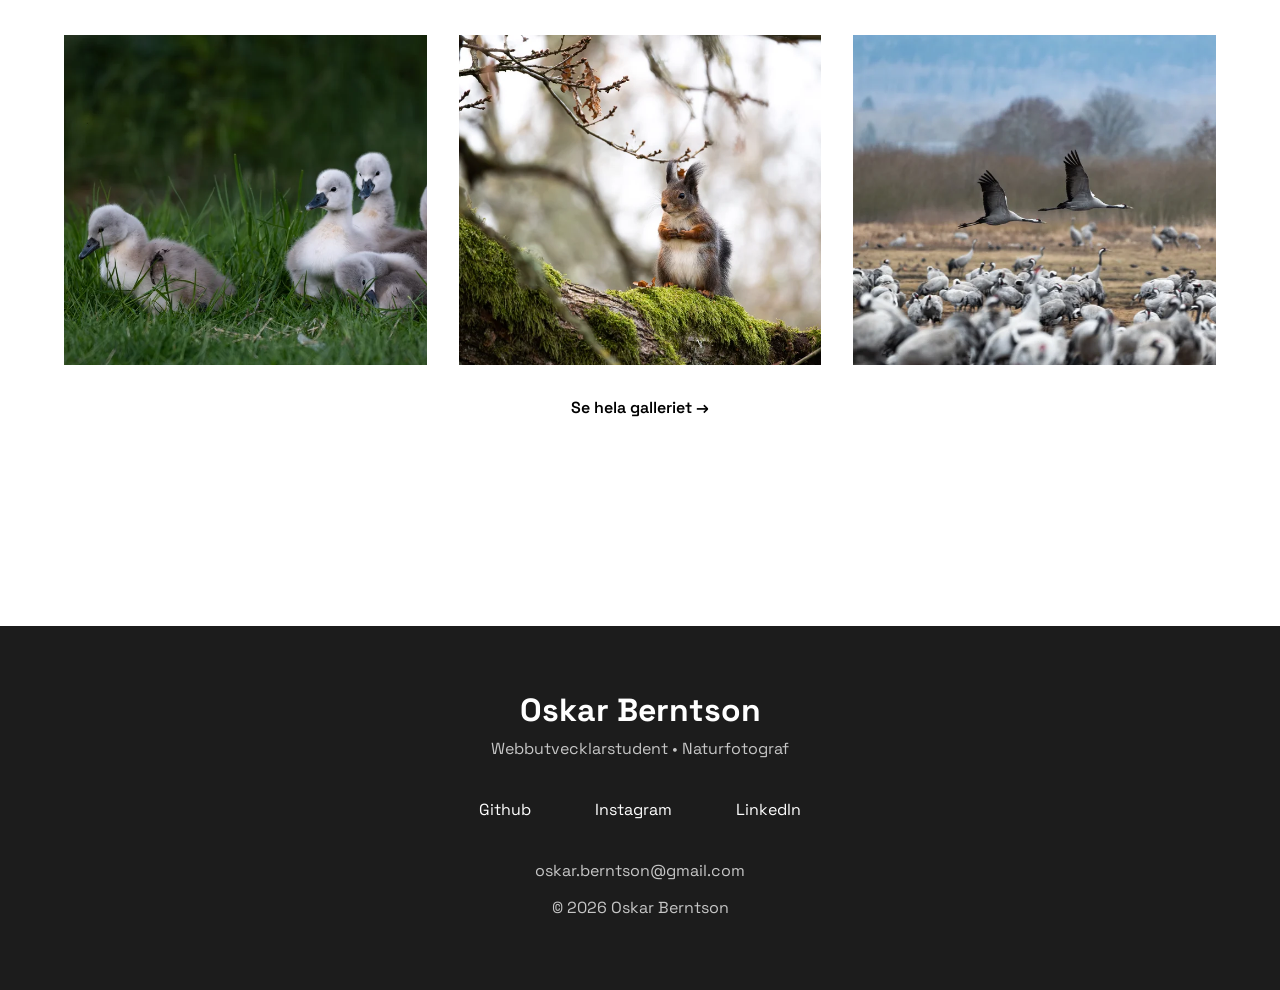
==== commit 7339d9c9: "Add favicon and active links" ====
--- a/index.html
+++ b/index.html
@@ -11,6 +11,19 @@
       href="https://fonts.googleapis.com/css2?family=Bitcount+Grid+Double+Ink:wght@100..900&family=Space+Grotesk:wght@300..700&display=swap"
       rel="stylesheet"
     />
+    <link rel="icon" type="image/svg+xml" href="img/favicon/favicon.svg" />
+    <link
+      rel="icon"
+      type="image/png"
+      sizes="96x96"
+      href="img/favicon/favicon-96x96.png"
+    />
+    <link
+      rel="apple-touch-icon"
+      sizes="180x180"
+      href="img/favicon/apple-touch-icon.png"
+    />
+    <link rel="icon" href="img/favicon/favicon.ico" />
     <script type="module" src="js/mainPage/main.js"></script>
   </head>
   <body>
--- a/css/style.css
+++ b/css/style.css
@@ -1010,6 +1010,33 @@
     box-shadow: 0 8px 20px rgba(0, 0, 0, .08);
 }
 
+#navBar a {
+    position: relative;
+}
+
+#navBar a::after {
+    content: "";
+    position: absolute;
+    left: 0;
+    bottom: -6px;
+    width: 100%;
+    height: 2px;
+
+    background-color: currentColor;
+
+    transform: scaleX(0);
+    transform-origin: center;
+    transition: transform 0.25s ease;
+}
+
+#navBar a.active::after {
+    transform: scaleX(1);
+}
+
+#navBar a:hover::after {
+    transform: scaleX(1);
+}
+
 /* =========================================================
    RESPONSIVE
 ========================================================= */
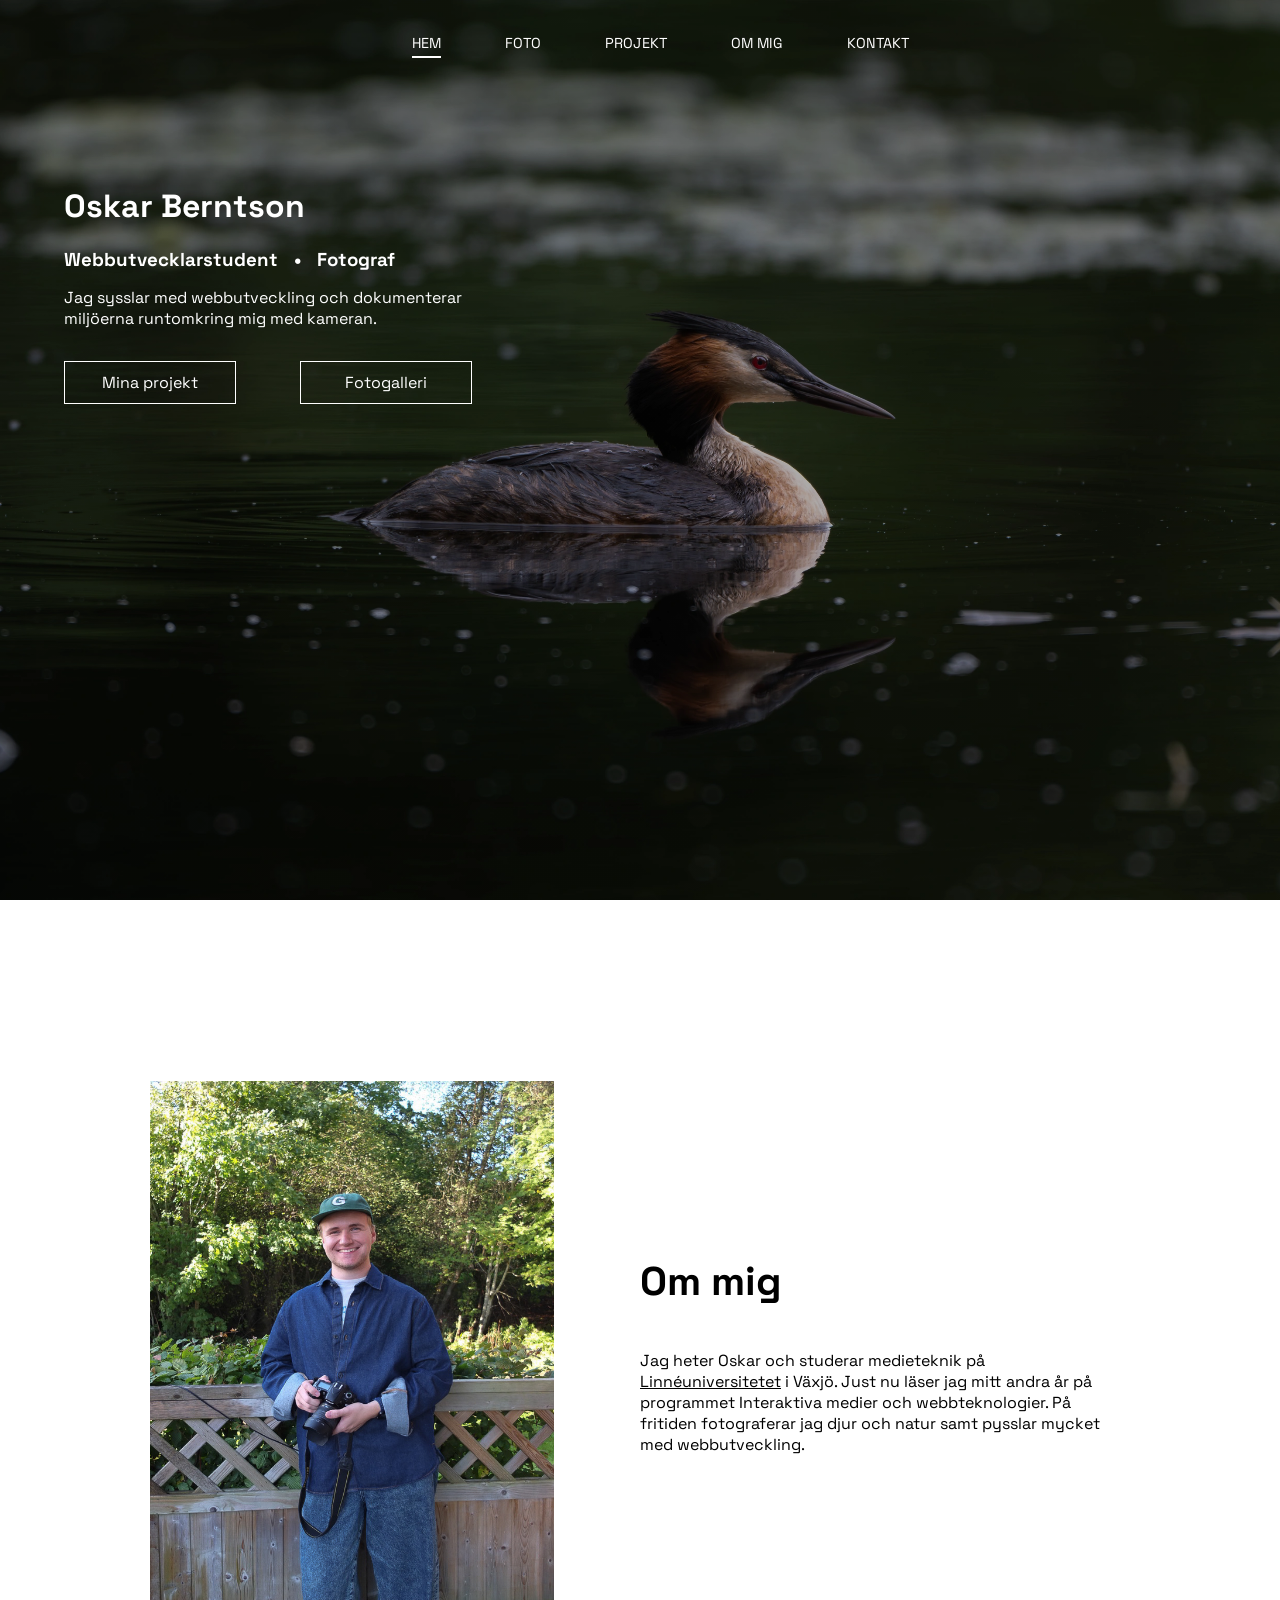
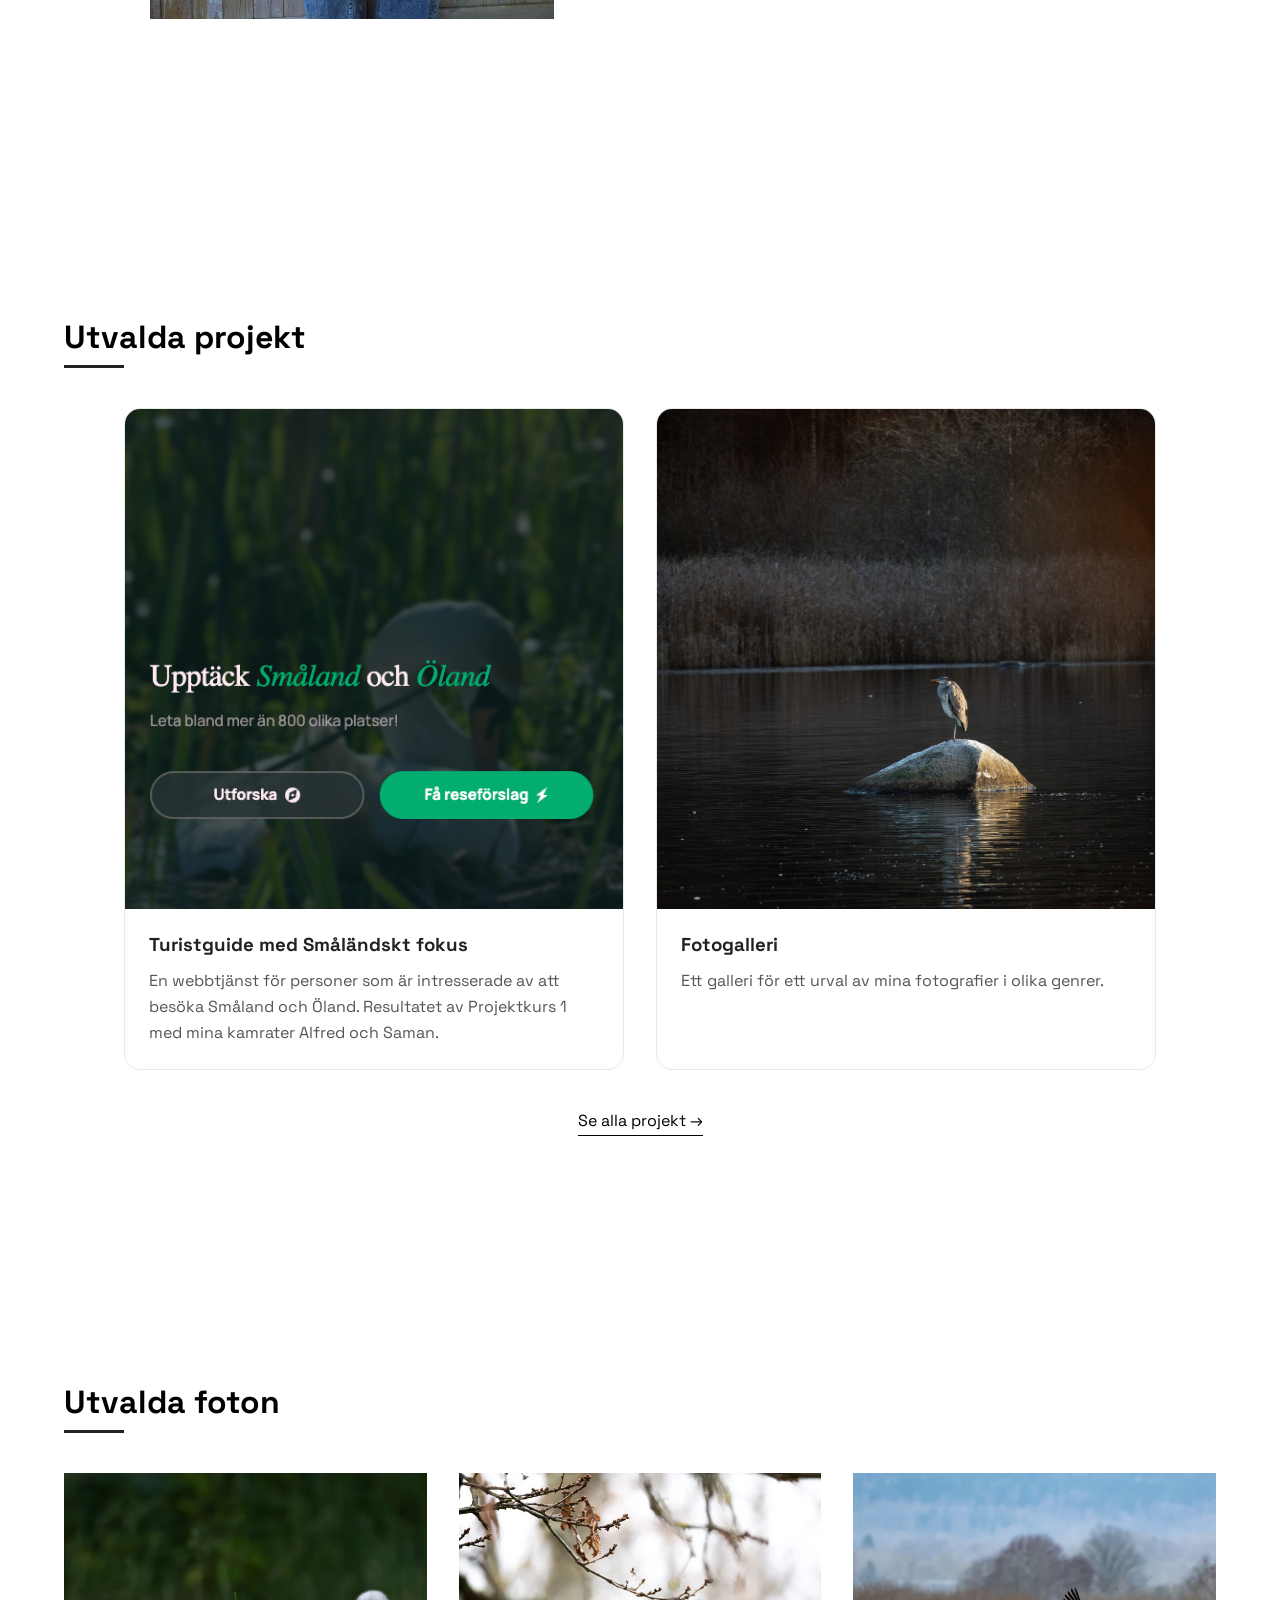
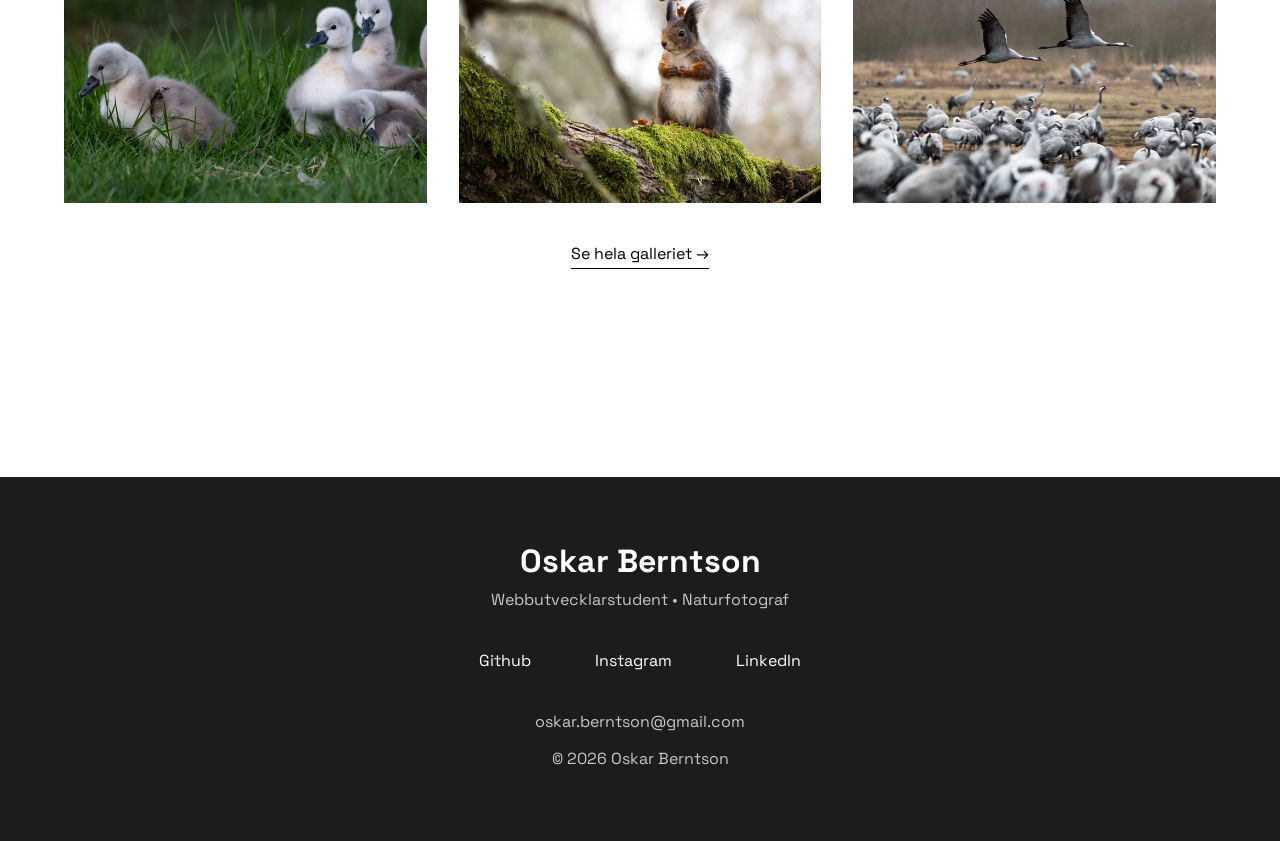
==== commit 041e4f2d: "Changing of hero pictures" ====
--- a/index.html
+++ b/index.html
@@ -33,7 +33,7 @@
         <div class="titles">
           <h3>Webbutvecklarstudent</h3>
           <h3>•</h3>
-          <h3>Naturfotograf</h3>
+          <h3>Fotograf</h3>
         </div>
         <p>
           Jag sysslar med webbutveckling och dokumenterar <br />
@@ -41,7 +41,7 @@
         </p>
         <ul>
           <li><a href="projects.html">Mina projekt</a></li>
-          <li><a href="gallery.html">Foto</a></li>
+          <li><a href="gallery.html">Fotogalleri</a></li>
         </ul>
       </div>
     </header>
@@ -57,7 +57,7 @@
             <a id="lnuLink" href="https://www.lnu.se/" target="_blank"
               >Linnéuniversitetet</a
             >
-            i Växjö. Just nu studerar jag mitt andra år på programmet
+            i Växjö. Just nu läser jag mitt andra år på programmet
             Interaktiva medier och webbteknologier. På fritiden fotograferar jag
             djur och natur samt pysslar mycket med webbutveckling.
           </p>
@@ -87,17 +87,22 @@
             <p>Ett galleri för ett urval av mina fotografier i olika genrer.</p>
           </a>
         </div>
+        <a href="projects.html" class="view-all">
+    Se alla projekt →
+</a>
       </div>
       <div class="container" id="favoritePhotosContainer">
-        <h1 class="section-title">Utvalda naturfoton</h1>
+        <h1 class="section-title">Utvalda foton</h1>
         <div id="featuredPhotosContainer"></div>
         <div class="gallery-link">
-          <a href="gallery.html">Se hela galleriet →</a>
+          <a href="gallery.html" class="view-all">Se hela galleriet →</a>
         </div>
       </div>
       <div id="lightbox">
         <span id="close">&times;</span>
+        <span id="previous">&#8249;</span>
         <img id="lightbox-image" />
+        <span id="next">&#8250;</span>
       </div>
     </main>
     <footer class="footerContainer" id="footer"></footer>
--- a/css/style.css
+++ b/css/style.css
@@ -6,13 +6,28 @@
 }
 
 #start-page-bg {
-  margin: 0;
-  background-image:
-    linear-gradient(rgba(0, 0, 0, 0.35), rgba(0, 0, 0, 0.25)),
-    url(../img/mainPageImg/mainHeader.webp);
-  background-size: cover;
-  min-height: 100vh;
-  background-repeat: no-repeat;
+    margin: 0;
+    position: relative;
+    overflow: hidden;
+
+    min-height: 100vh;
+}
+
+.hero-bg-layer {
+    position: absolute;
+    inset: 0;
+    z-index: -1;
+
+    background-size: cover;
+    background-position: center;
+    background-repeat: no-repeat;
+
+    opacity: 0;
+    transition: opacity 1.5s ease-in-out;
+}
+
+.hero-bg-layer.active {
+    opacity: 1;
 }
 
 #presentation {
@@ -48,10 +63,10 @@
 }
 
 .titles {
-    display: flex;
-    align-items: center;
-    justify-content: center;
-    gap: 1rem;
+  display: flex;
+  align-items: center;
+  justify-content: center;
+  gap: 1rem;
 }
 
 .titles h3 {
@@ -127,84 +142,86 @@
 }
 
 #projects {
-    display: grid;
-    grid-template-columns: repeat(2, minmax(0, 500px));
-    justify-content: center;
-    gap: 2rem;
+  display: grid;
+  grid-template-columns: repeat(2, minmax(0, 500px));
+  justify-content: center;
+  gap: 2rem;
 }
 
 .projectDivs {
+  display: block;
+
+  color: inherit;
+  text-decoration: none;
+
+  background: #fff;
+
+  border: 1px solid #e9e9e9;
+  border-radius: 1rem;
+
+  overflow: hidden;
+
+  transition:
+    transform 0.3s ease,
+    box-shadow 0.3s ease,
+    border-color 0.3s ease;
+}
+
+.projectDivs img {
+  display: block;
+  width: 100%;
+  height: 500px;
+  object-fit: cover;
+
+  transition: transform 0.4s ease;
+}
+
+.projectDivs h3 {
+  margin: 1.5rem 1.5rem 0.75rem;
+
+  color: #222;
+}
+
+.projectDivs p {
+  margin: 0 1.5rem 1.5rem;
+
+  color: #555;
+
+  line-height: 1.6;
+}
+
+.projectDivs:hover {
+  transform: translateY(-6px);
+
+  border-color: #ccc;
+
+  box-shadow: 0 12px 30px rgba(0, 0, 0, 0.1);
+}
+
+.projectDivs:hover img {
+  transform: scale(1.03);
+}
+
+.view-all {
     display: block;
+    width: fit-content;
+    margin: 2.5rem auto 0;
 
     color: inherit;
     text-decoration: none;
 
-    background: #fff;
-
-    border: 1px solid #e9e9e9;
-    border-radius: 1rem;
-
-    overflow: hidden;
-
-    transition:
-        transform .3s ease,
-        box-shadow .3s ease,
-        border-color .3s ease;
-}
-
-.projectDivs img {
-    display: block;
-
-    width: 100%;
-    height: auto;
-
-    transition: transform .4s ease;
-}
-
-.projectDivs h3 {
-    margin: 1.5rem 1.5rem .75rem;
-
-    color: #222;
-}
-
-.projectDivs p {
-    margin: 0 1.5rem 1.5rem;
-
-    color: #555;
-
-    line-height: 1.6;
-}
-
-.projectDivs:hover {
-    transform: translateY(-6px);
-
-    border-color: #ccc;
-
-    box-shadow: 0 12px 30px rgba(0, 0, 0, .1);
-}
-
-.projectDivs:hover img {
-    transform: scale(1.03);
+    border-bottom: 1px solid currentColor;
+    padding-bottom: 0.25rem;
+
+    transition: opacity 0.2s ease;
+}
+
+.view-all:hover {
+    opacity: 0.6;
 }
 
 #favoritePhotosContainer {
   padding: 6rem 0 8rem;
-}
-
-.gallery-link {
-  display: flex;
-  justify-content: center;
-  margin-top: 2rem;
-}
-
-.gallery-link a {
-  color: black;
-  text-decoration: none;
-  font-weight: 600;
-}
-
-.gallery-link a:hover {
-  text-decoration: underline;
 }
 
 #featuredPhotosContainer {
@@ -253,61 +270,61 @@
 }
 
 .footerContainer {
-    background: #1c1c1c;
-    color: white;
-
-    display: flex;
-    flex-direction: column;
-    align-items: center;
-
-    padding: 4rem 2rem;
-    margin-top: 5rem;
+  background: #1c1c1c;
+  color: white;
+
+  display: flex;
+  flex-direction: column;
+  align-items: center;
+
+  padding: 4rem 2rem;
+  margin-top: 5rem;
 }
 
 .footerContainer h2 {
-    margin: 0;
-    font-size: 2rem;
+  margin: 0;
+  font-size: 2rem;
 }
 
 .footerContainer p {
-    margin: .5rem;
-    color: rgba(255,255,255,.75);
+  margin: 0.5rem;
+  color: rgba(255, 255, 255, 0.75);
 }
 
 .footerContainer a {
-    color: white;
-    text-decoration: none;
-    margin: .5rem 1rem;
-    transition: color .2s ease;
+  color: white;
+  text-decoration: none;
+  margin: 0.5rem 1rem;
+  transition: color 0.2s ease;
 }
 
 .footerContainer a:hover {
-    color: rgba(255,255,255,.7);
+  color: rgba(255, 255, 255, 0.7);
 }
 
 .footerContainer div {
-    display: flex;
-    gap: 2rem;
-    margin: 1.5rem 0;
+  display: flex;
+  gap: 2rem;
+  margin: 1.5rem 0;
 }
 
 .section-title {
-    margin-bottom: 2.5rem;
-    text-align: left;
+  margin-bottom: 2.5rem;
+  text-align: left;
 }
 
 .section-title::after {
-    content: "";
-    display: block;
-    width: 60px;
-    height: 3px;
-    background: #222;
-    margin-top: .5rem;
+  content: "";
+  display: block;
+  width: 60px;
+  height: 3px;
+  background: #222;
+  margin-top: 0.5rem;
 }
 
 .container {
-    width: min(1500px, 90%);
-    margin: 0 auto;
+  width: min(1500px, 90%);
+  margin: 0 auto;
 }
 
 #gallery-page-bg {
@@ -332,106 +349,106 @@
 }
 
 .photo-card {
-    position: relative;
-    display: inline-block;
-    width: 100%;
-    margin-bottom: 2rem;
-    overflow: hidden;
-    cursor: pointer;
+  position: relative;
+  display: inline-block;
+  width: 100%;
+  margin-bottom: 2rem;
+  overflow: hidden;
+  cursor: pointer;
 }
 
 .photo-card img {
-    width: 100%;
-    height: auto;
-    transition:
-    transform .35s ease,
-    filter .35s ease;
+  width: 100%;
+  height: auto;
+  transition:
+    transform 0.35s ease,
+    filter 0.35s ease;
 }
 
 .photo-card:hover img {
-    transform: scale(1.03);
-    filter: brightness(.8);
+  transform: scale(1.03);
+  filter: brightness(0.8);
 }
 
 .photo-card:hover {
-    opacity: 1;
+  opacity: 1;
 }
 
 #lightbox {
-    position: fixed;
-    inset: 0;
-
-    display: flex;
-    justify-content: center;
-    align-items: center;
-
-    background: rgba(0,0,0,.85);
-
-    opacity: 0;
-    visibility: hidden;
-
-    transition:
-        opacity .3s ease,
-        visibility .3s ease;
+  position: fixed;
+  inset: 0;
+
+  display: flex;
+  justify-content: center;
+  align-items: center;
+
+  background: rgba(0, 0, 0, 0.85);
+
+  opacity: 0;
+  visibility: hidden;
+
+  transition:
+    opacity 0.3s ease,
+    visibility 0.3s ease;
 }
 
 #lightbox.open {
-    opacity: 1;
-    visibility: visible;
+  opacity: 1;
+  visibility: visible;
 }
 
 #lightbox img {
-    max-width: 90vw;
-    max-height: 90vh;
-
-    transform: scale(.95);
-
-    transition: transform .35s ease;
+  max-width: 90vw;
+  max-height: 90vh;
+
+  transform: scale(0.95);
+
+  transition: transform 0.35s ease;
 }
 
 #lightbox.open img {
-    transform: scale(1);
+  transform: scale(1);
 }
 
 #close {
-    position: fixed;
-    top: 2rem;
-    right: 2rem;
-
-    font-size: 2.5rem;
-    color: white;
-    cursor: pointer;
-    transition: .2s;
+  position: fixed;
+  top: 2rem;
+  right: 2rem;
+
+  font-size: 2.5rem;
+  color: white;
+  cursor: pointer;
+  transition: 0.2s;
 }
 
 #close:hover {
-    transform: scale(1.15);
-    opacity: .8;
+  transform: scale(1.15);
+  opacity: 0.8;
 }
 
 #previous,
 #next {
-    position: absolute;
-    top: 50%;
-    transform: translateY(-50%);
-    width: 55px;
-    height: 55px;
-    display: flex;
-    justify-content: center;
-    align-items: center;
-    border-radius: 50%;
-    color: rgb(141, 141, 141);
-    font-size: 2rem;
-
-    cursor: pointer;
+  position: absolute;
+  top: 50%;
+  transform: translateY(-50%);
+  width: 55px;
+  height: 55px;
+  display: flex;
+  justify-content: center;
+  align-items: center;
+  border-radius: 50%;
+  color: rgb(141, 141, 141);
+  font-size: 2rem;
+
+  cursor: pointer;
 }
 
 #previous {
-    left: 2rem;
+  left: 2rem;
 }
 
 #next {
-    right: 2rem;
+  right: 2rem;
 }
 
 #previous:hover,
@@ -444,336 +461,330 @@
 }
 
 #projects-page-bg nav li a:hover {
-  color: rgba(20, 20, 20, 0.7)
+  color: rgba(20, 20, 20, 0.7);
 }
 
 .projects {
-    padding: 4rem 0;
+  padding: 4rem 0;
 }
 
 .projects-grid {
-    display: grid;
-    grid-template-columns: repeat(2, minmax(0, 1fr));
-    gap: 2rem;
+  display: grid;
+  grid-template-columns: repeat(2, minmax(0, 1fr));
+  gap: 2rem;
 }
 
 .project-card {
-    background: #fff;
-    overflow: hidden;
-    border: 1px solid #e9e9e9;
-    transition: transform .3s ease, box-shadow .3s ease;
+  background: #fff;
+  overflow: hidden;
+  border: 1px solid #e9e9e9;
+  transition:
+    transform 0.3s ease,
+    box-shadow 0.3s ease;
 }
 
 .project-card:hover {
-    transform: translateY(-6px);
-    box-shadow: 0 12px 28px rgba(0,0,0,.08);
+  transform: translateY(-6px);
+  box-shadow: 0 12px 28px rgba(0, 0, 0, 0.08);
 }
 
 .project-link {
-    display: block;
-    color: inherit;
-    text-decoration: none;
+  display: block;
+  color: inherit;
+  text-decoration: none;
 }
 
 .project-image {
-    width: 100%;
-    aspect-ratio: 16 / 10;
-    object-fit: cover;
-    display: block;
-    transition: transform .4s ease;
+  width: 100%;
+  aspect-ratio: 16 / 10;
+  object-fit: cover;
+  display: block;
+  transition: transform 0.4s ease;
 }
 
 .project-card:hover .project-image {
-    transform: scale(1.03);
+  transform: scale(1.03);
 }
 
 .project-content {
-    padding: 1.5rem;
+  padding: 1.5rem;
 }
 
 .project-header {
-    display: flex;
-    justify-content: space-between;
-    align-items: baseline;
-    gap: 1rem;
-    margin-bottom: 1rem;
+  display: flex;
+  justify-content: space-between;
+  align-items: baseline;
+  gap: 1rem;
+  margin-bottom: 1rem;
 }
 
 .project-header h2 {
-    font-size: 1.4rem;
-    margin: 0;
+  font-size: 1.4rem;
+  margin: 0;
 }
 
 .project-header span {
-    font-size: .9rem;
-    color: #777;
+  font-size: 0.9rem;
+  color: #777;
 }
 
 .project-content p {
-    line-height: 1.6;
-    color: #555;
-    margin-bottom: 1.5rem;
+  line-height: 1.6;
+  color: #555;
+  margin-bottom: 1.5rem;
 }
 
 .project-tech {
-    display: flex;
-    flex-wrap: wrap;
-    gap: .6rem;
-    margin-bottom: 1.5rem;
+  display: flex;
+  flex-wrap: wrap;
+  gap: 0.6rem;
+  margin-bottom: 1.5rem;
 }
 
 .project-tech span {
-    background: #f3f3f3;
-    color: #555;
-    padding: .35rem .8rem;
-    border-radius: 999px;
-    font-size: .85rem;
+  background: #f3f3f3;
+  color: #555;
+  padding: 0.35rem 0.8rem;
+  border-radius: 999px;
+  font-size: 0.85rem;
 }
 
 .project-footer {
-    display: flex;
-    justify-content: space-between;
-    align-items: center;
-    border-top: 1px solid #eee;
-    padding-top: 1rem;
+  display: flex;
+  justify-content: space-between;
+  align-items: center;
+  border-top: 1px solid #eee;
+  padding-top: 1rem;
 }
 
 .project-footer span:first-child {
-    font-size: .9rem;
-    color: #777;
+  font-size: 0.9rem;
+  color: #777;
 }
 
 .arrow {
-    font-weight: 600;
-    transition: transform .25s ease;
+  font-weight: 600;
+  transition: transform 0.25s ease;
 }
 
 .project-card:hover .arrow {
-    transform: translateX(6px);
+  transform: translateX(6px);
 }
 
 #project-hero {
-    position: relative;
-    min-height: 65vh;
-    display: flex;
-    align-items: flex-end;
-    overflow: hidden;
+  position: relative;
+  min-height: 65vh;
+  display: flex;
+  align-items: flex-end;
+  overflow: hidden;
 }
 
 #project-hero img {
-    position: absolute;
-    inset: 0;
-    width: 100%;
-    height: 100%;
-    object-fit: cover;
+  position: absolute;
+  inset: 0;
+  width: 100%;
+  height: 100%;
+  object-fit: cover;
 }
 
 #project-hero::after {
-    content: "";
-    position: absolute;
-    inset: 0;
-    background: linear-gradient(
-        to top,
-        rgba(0,0,0,.75),
-        rgba(0,0,0,.15)
-    );
+  content: "";
+  position: absolute;
+  inset: 0;
+  background: linear-gradient(to top, rgba(0, 0, 0, 0.75), rgba(0, 0, 0, 0.15));
 }
 
 .hero-content {
-    position: relative;
-    z-index: 2;
-    max-width: 900px;
-    padding: 4rem 2rem;
-    color: white;
+  position: relative;
+  z-index: 2;
+  max-width: 900px;
+  padding: 4rem 2rem;
+  color: white;
 }
 
 .hero-content span {
-    display: inline-block;
-    margin-bottom: .75rem;
-    padding: .35rem .8rem;
-    border-radius: 999px;
-    background: rgba(255,255,255,.15);
-    backdrop-filter: blur(8px);
-    font-size: .9rem;
+  display: inline-block;
+  margin-bottom: 0.75rem;
+  padding: 0.35rem 0.8rem;
+  border-radius: 999px;
+  background: rgba(255, 255, 255, 0.15);
+  backdrop-filter: blur(8px);
+  font-size: 0.9rem;
 }
 
 .hero-content h1 {
-    font-size: clamp(2.5rem, 6vw, 4.5rem);
-    margin-bottom: 1rem;
+  font-size: clamp(2.5rem, 6vw, 4.5rem);
+  margin-bottom: 1rem;
 }
 
 .hero-content p {
-    max-width: 650px;
-    font-size: 1.15rem;
-    line-height: 1.7;
+  max-width: 650px;
+  font-size: 1.15rem;
+  line-height: 1.7;
 }
 
 #project-content {
-    max-width: 900px;
-    margin: 5rem auto;
+  max-width: 900px;
+  margin: 5rem auto;
 }
 
 .project-section {
-    margin-bottom: 4rem;
+  margin-bottom: 4rem;
 }
 
 .project-section h2 {
-    margin-bottom: 1rem;
-    font-size: 2rem;
+  margin-bottom: 1rem;
+  font-size: 2rem;
 }
 
 .project-section p {
-    line-height: 1.8;
-    color: #555;
+  line-height: 1.8;
+  color: #555;
 }
 
 .tech-list {
-    display: flex;
-    flex-wrap: wrap;
-    gap: .75rem;
-    margin-top: 1.5rem;
+  display: flex;
+  flex-wrap: wrap;
+  gap: 0.75rem;
+  margin-top: 1.5rem;
 }
 
 .tech-list span {
-    padding: .5rem 1rem;
-    border-radius: 999px;
-    background: #f2f2f2;
-    font-size: .95rem;
-    transition: .25s;
+  padding: 0.5rem 1rem;
+  border-radius: 999px;
+  background: #f2f2f2;
+  font-size: 0.95rem;
+  transition: 0.25s;
 }
 
 .tech-list span:hover {
-    background: #111;
-    color: white;
+  background: #111;
+  color: white;
 }
 
 .project-links {
-    margin-top: 4rem;
+  margin-top: 4rem;
 }
 
 .project-buttons {
-    display: flex;
-    gap: 1rem;
-    flex-wrap: wrap;
-    margin-top: 1.5rem;
+  display: flex;
+  gap: 1rem;
+  flex-wrap: wrap;
+  margin-top: 1.5rem;
 }
 
 .project-buttons a {
-    display: inline-flex;
-    align-items: center;
-    justify-content: center;
-
-    padding: .9rem 1.6rem;
-
-    border: 2px solid #111;
-
-    text-decoration: none;
-    color: #111;
-    font-weight: 600;
-
-    transition: .25s;
+  display: inline-flex;
+  align-items: center;
+  justify-content: center;
+
+  padding: 0.9rem 1.6rem;
+
+  border: 2px solid #111;
+
+  text-decoration: none;
+  color: #111;
+  font-weight: 600;
+
+  transition: 0.25s;
 }
 
 .project-buttons a:hover {
-    background: #111;
-    color: white;
+  background: #111;
+  color: white;
 }
 
 .feature-list {
-    list-style: none;
-    padding: 0;
-
-    display: grid;
-    gap: 1rem;
-
-    margin-top: 1.5rem;
+  list-style: none;
+  padding: 0;
+
+  display: grid;
+  gap: 1rem;
+
+  margin-top: 1.5rem;
 }
 
 .feature-list li {
-    padding: 1rem 1.25rem;
-
-    border-left: 4px solid var(--accent-color);
-
-    background: #f7f7f7;
-
-    border-radius: .5rem;
+  padding: 1rem 1.25rem;
+
+  border-left: 4px solid var(--accent-color);
+
+  background: #f7f7f7;
+
+  border-radius: 0.5rem;
 }
 
 .project-section a {
-    color: var(--accent-color);
-    text-decoration: none;
-    font-weight: 600;
+  color: var(--accent-color);
+  text-decoration: none;
+  font-weight: 600;
 }
 
 .project-section a:hover {
-    text-decoration: underline;
+  text-decoration: underline;
 }
 
 .project-info {
-
-    display: grid;
-    grid-template-columns: repeat(auto-fit, minmax(180px,1fr));
-
-    gap: 1rem;
-
-    margin: 3rem 0;
+  display: grid;
+  grid-template-columns: repeat(auto-fit, minmax(180px, 1fr));
+
+  gap: 1rem;
+
+  margin: 3rem 0;
 }
 
 .info-item {
-
-    padding: 1.25rem;
-
-    background: #f7f7f7;
-
-    border-radius: 12px;
+  padding: 1.25rem;
+
+  background: #f7f7f7;
+
+  border-radius: 12px;
 }
 
 .info-item span {
-
-    display: block;
-
-    font-size: .9rem;
-
-    color: #666;
-
-    margin-bottom: .4rem;
+  display: block;
+
+  font-size: 0.9rem;
+
+  color: #666;
+
+  margin-bottom: 0.4rem;
 }
 
 .info-item strong {
-
-    font-size: 1.1rem;
+  font-size: 1.1rem;
 }
 
 .back-link {
-    position: absolute;
-
-    top: 7rem;      /* Justera efter din navbar */
-    left: 2rem;
-
-    z-index: 20;
-
-    color: white;
-    text-decoration: none;
-    font-weight: 600;
-
-    padding: .5rem 1rem;
-
-    background: rgba(0,0,0,.35);
-    backdrop-filter: blur(8px);
-
-    border-radius: 999px;
+  position: absolute;
+
+  top: 7rem; /* Justera efter din navbar */
+  left: 2rem;
+
+  z-index: 20;
+
+  color: white;
+  text-decoration: none;
+  font-weight: 600;
+
+  padding: 0.5rem 1rem;
+
+  background: rgba(0, 0, 0, 0.35);
+  backdrop-filter: blur(8px);
+
+  border-radius: 999px;
 }
 
 .back-link:hover {
-    background: rgba(0,0,0,.55);
+  background: rgba(0, 0, 0, 0.55);
 }
 
 #header {
-    position: absolute;
-    top: 0;
-    left: 0;
-    width: 100%;
-    z-index: 1000;
+  position: absolute;
+  top: 0;
+  left: 0;
+  width: 100%;
+  z-index: 1000;
 }
 
 #about-page-bg {
@@ -788,259 +799,256 @@
 }
 
 .hero-text {
-    position: absolute;
-    color: white;
-    left: 5%;
-    bottom: 15rem;
-
-    max-width: 450px;
-
-    padding: 2rem;
-
-    background: rgba(0,0,0,.3);
-    backdrop-filter: blur(10px);
-
-    border-radius: 1rem;
+  position: absolute;
+  color: white;
+  left: 5%;
+  bottom: 15rem;
+
+  max-width: 450px;
+
+  padding: 2rem;
+
+  background: rgba(0, 0, 0, 0.3);
+  backdrop-filter: blur(10px);
+
+  border-radius: 1rem;
 }
 
 #about-me-content {
-    max-width: 1200px;
-    margin: 0 auto;
-    padding: 6rem 0;
+  max-width: 1200px;
+  margin: 0 auto;
+  padding: 6rem 0;
 }
 
 #about-me-content > h1 {
-    font-size: clamp(2.5rem, 5vw, 4rem);
-    margin: 0 0 4rem;
-    line-height: 1.1;
+  font-size: clamp(2.5rem, 5vw, 4rem);
+  margin: 0 0 4rem;
+  line-height: 1.1;
 }
 
 #about-me {
-    display: grid;
-    grid-template-columns: minmax(300px, 0.9fr) minmax(300px, 1.1fr);
-
-    gap: 5rem;
-    align-items: center;
-
-    margin-bottom: 7rem;
+  display: grid;
+  grid-template-columns: minmax(300px, 0.9fr) minmax(300px, 1.1fr);
+
+  gap: 5rem;
+  align-items: center;
+
+  margin-bottom: 7rem;
 }
 
 #about-me-img {
-    overflow: hidden;
-    border-radius: 1rem;
+  overflow: hidden;
+  border-radius: 1rem;
 }
 
 #about-me-img img {
-    display: block;
-
-    width: 100%;
-    height: auto;
-
-    transition: transform .5s ease;
+  display: block;
+
+  width: 100%;
+  height: auto;
+
+  transition: transform 0.5s ease;
 }
 
 #about-me-img:hover img {
-    transform: scale(1.02);
-}
-
+  transform: scale(1.02);
+}
 
 #about-me-text {
-    max-width: 650px;
+  max-width: 650px;
 }
 
 #about-me-text p {
-    margin: 0 0 1.5rem;
-
-    color: #555;
-
-    font-size: 1.05rem;
-    line-height: 1.85;
+  margin: 0 0 1.5rem;
+
+  color: #555;
+
+  font-size: 1.05rem;
+  line-height: 1.85;
 }
 
 #about-me-text p:last-child {
-    margin-bottom: 0;
+  margin-bottom: 0;
 }
 
 #about-me-cards {
-    display: grid;
-    grid-template-columns: repeat(3, 1fr);
-
-    gap: 2rem;
-
-    margin-bottom: 7rem;
+  display: grid;
+  grid-template-columns: repeat(3, 1fr);
+
+  gap: 2rem;
+
+  margin-bottom: 7rem;
 }
 
 .about-me-card {
-    position: relative;
-
-    padding: 2.5rem 2rem;
-
-    background: #fff;
-
-    border: 1px solid #e9e9e9;
-    border-radius: 1rem;
-
-    overflow: hidden;
-
-    transition:
-        transform .3s ease,
-        box-shadow .3s ease,
-        border-color .3s ease;
+  position: relative;
+
+  padding: 2.5rem 2rem;
+
+  background: #fff;
+
+  border: 1px solid #e9e9e9;
+  border-radius: 1rem;
+
+  overflow: hidden;
+
+  transition:
+    transform 0.3s ease,
+    box-shadow 0.3s ease,
+    border-color 0.3s ease;
 }
 
 .about-me-card::before {
-    content: "";
-
-    position: absolute;
-
-    top: 0;
-    left: 0;
-
-    width: 100%;
-    height: 4px;
-
-    background: #111;
-
-    transform: scaleX(0);
-    transform-origin: left;
-
-    transition: transform .3s ease;
+  content: "";
+
+  position: absolute;
+
+  top: 0;
+  left: 0;
+
+  width: 100%;
+  height: 4px;
+
+  background: #111;
+
+  transform: scaleX(0);
+  transform-origin: left;
+
+  transition: transform 0.3s ease;
 }
 
 .about-me-card:hover {
-    transform: translateY(-6px);
-
-    border-color: #ddd;
-
-    box-shadow: 0 12px 30px rgba(0, 0, 0, .08);
+  transform: translateY(-6px);
+
+  border-color: #ddd;
+
+  box-shadow: 0 12px 30px rgba(0, 0, 0, 0.08);
 }
 
 .about-me-card:hover::before {
-    transform: scaleX(1);
+  transform: scaleX(1);
 }
 
 .about-me-card h2 {
-    margin: 0 0 1rem;
-
-    font-size: 1.5rem;
-    line-height: 1.2;
+  margin: 0 0 1rem;
+
+  font-size: 1.5rem;
+  line-height: 1.2;
 }
 
 .about-me-card p {
-    margin: 0;
-
-    color: #555;
-
-    line-height: 1.75;
+  margin: 0;
+
+  color: #555;
+
+  line-height: 1.75;
 }
 
 .about-text {
-    max-width: 850px;
-
-    margin: 0 auto 6rem;
+  max-width: 850px;
+
+  margin: 0 auto 6rem;
 }
 
 .about-text h2 {
-    position: relative;
-
-    margin: 0 0 1.5rem;
-
-    font-size: 2rem;
-    line-height: 1.2;
+  position: relative;
+
+  margin: 0 0 1.5rem;
+
+  font-size: 2rem;
+  line-height: 1.2;
 }
 
 .about-text h2::after {
-    content: "";
-
-    display: block;
-
-    width: 50px;
-    height: 3px;
-
-    margin-top: .75rem;
-
-    background: #222;
+  content: "";
+
+  display: block;
+
+  width: 50px;
+  height: 3px;
+
+  margin-top: 0.75rem;
+
+  background: #222;
 }
 
 .about-text p {
-    margin: 0;
-
-    color: #555;
-
-    font-size: 1.05rem;
-    line-height: 1.85;
+  margin: 0;
+
+  color: #555;
+
+  font-size: 1.05rem;
+  line-height: 1.85;
 }
 
 .contact-links {
-    display: flex;
-    flex-wrap: wrap;
-    gap: 1rem;
-    margin-top: 2rem;
+  display: flex;
+  flex-wrap: wrap;
+  gap: 1rem;
+  margin-top: 2rem;
 }
 
 .contact-links a {
-    display: inline-flex;
-    align-items: center;
-    justify-content: center;
-
-    padding: .85rem 1.5rem;
-
-    color: #222;
-    background: #fff;
-
-    border: 1px solid #ddd;
-
-
-    text-decoration: none;
-    font-weight: 600;
-
-    transition: 
-        transform .25s ease,
-        background-color .25s ease,
-        border-color .25s ease,
-        box-shadow .25s ease;
+  display: inline-flex;
+  align-items: center;
+  justify-content: center;
+
+  padding: 0.85rem 1.5rem;
+
+  color: #222;
+  background: #fff;
+
+  border: 1px solid #ddd;
+
+  text-decoration: none;
+  font-weight: 600;
+
+  transition:
+    transform 0.25s ease,
+    background-color 0.25s ease,
+    border-color 0.25s ease,
+    box-shadow 0.25s ease;
 }
 
 .contact-links a:hover {
-    transform: translateY(-3px);
-
-    background: #f7f7f7;
-    border-color: #bbb;
-
-    box-shadow: 0 8px 20px rgba(0, 0, 0, .08);
+  transform: translateY(-3px);
+
+  background: #f7f7f7;
+  border-color: #bbb;
+
+  box-shadow: 0 8px 20px rgba(0, 0, 0, 0.08);
 }
 
 #navBar a {
-    position: relative;
+  position: relative;
 }
 
 #navBar a::after {
-    content: "";
-    position: absolute;
-    left: 0;
-    bottom: -6px;
-    width: 100%;
-    height: 2px;
-
-    background-color: currentColor;
-
-    transform: scaleX(0);
-    transform-origin: center;
-    transition: transform 0.25s ease;
+  content: "";
+  position: absolute;
+  left: 0;
+  bottom: -6px;
+  width: 100%;
+  height: 2px;
+
+  background-color: currentColor;
+
+  transform: scaleX(0);
+  transform-origin: center;
+  transition: transform 0.25s ease;
 }
 
 #navBar a.active::after {
-    transform: scaleX(1);
+  transform: scaleX(1);
 }
 
 #navBar a:hover::after {
-    transform: scaleX(1);
+  transform: scaleX(1);
 }
 
 /* =========================================================
    RESPONSIVE
 ========================================================= */
-
 
 /* =========================================================
    TABLET / SMALL LAPTOP
@@ -1048,251 +1056,236 @@
 ========================================================= */
 
 @media (max-width: 900px) {
-
-    /* ---------- GENERAL ---------- */
-
-    .container {
-        width: min(92%, 700px);
-    }
-
-
-    /* ---------- NAVIGATION ---------- */
-
-    #navBar {
-        width: 100%;
-    }
-
-    #navBar ul {
-        gap: 2rem;
-        padding: 0 1rem;
-        margin-top: 1.5rem;
-    }
-
-
-    /* ---------- START HERO ---------- */
-
-    #start-page-bg {
-        min-height: 100svh;
-        background-position: center;
-    }
-
-    #presentation {
-        margin: 5rem 0 0;
-        padding: 0 4%;
-    }
-
-    #presentation ul {
-        gap: 1rem;
-        flex-wrap: wrap;
-    }
-
-    #presentation ul li a {
-        width: 140px;
-    }
-
-
-    /* ---------- PERSONAL INFO ---------- */
-
-    #personalInfo {
-        min-height: auto;
-        padding: 6rem 0;
-
-        flex-direction: column;
-        gap: 3rem;
-    }
-
-    #personalImg,
-    #personalText {
-        width: 100%;
-    }
-
-    #personalImg img {
-        width: min(70%, 500px);
-    }
-
-    #personalText {
-        align-items: flex-start;
-    }
-
-    #personalText p {
-        width: 100%;
-    }
-
-
-    /* ---------- FEATURED PROJECTS ---------- */
-
-    #projectsContainer {
-        padding: 5rem 0 7rem;
-    }
-
-    #projects {
-        grid-template-columns: repeat(2, minmax(0, 1fr));
-        gap: 1.5rem;
-    }
-
-
-    /* ---------- FEATURED PHOTOS ---------- */
-
-    #favoritePhotosContainer {
-        height: auto;
-        padding: 5rem 0 7rem;
-    }
-
-    #featuredPhotosContainer {
-        gap: 1.5rem;
-    }
-
-    #featuredPhotosContainer .featuredPhoto {
-        flex: 1 1 calc(50% - 1.5rem);
-    }
-
-    #featuredPhotosContainer img {
-        width: 100%;
-        height: auto;
-        aspect-ratio: 4 / 3;
-        object-fit: cover;
-    }
-
-
-    /* ---------- GALLERY ---------- */
-
-    #gallery {
-        columns: 2;
-        column-gap: 1rem;
-        padding: 3rem 0;
-    }
-
-    .photo-card {
-        margin-bottom: 1rem;
-    }
-
-
-    /* ---------- GALLERY HERO ---------- */
-
-    #gallery-page-bg {
-        min-height: 70svh;
-        background-position: center;
-    }
-
-    #galleryTitleContainer {
-        margin-top: 5rem;
-    }
-
-
-    /* ---------- PROJECT LIST PAGE ---------- */
-
-    .projects {
-        padding: 4rem 0;
-    }
-
-    .projects-grid {
-        grid-template-columns: repeat(2, minmax(0, 1fr));
-        gap: 1.5rem;
-    }
-
-    .project-content {
-        padding: 1.25rem;
-    }
-
-    .project-header {
-        align-items: flex-start;
-    }
-
-
-    /* ---------- INDIVIDUAL PROJECT ---------- */
-
-    #project-hero {
-        min-height: 70svh;
-    }
-
-    .hero-content {
-        width: 100%;
-        box-sizing: border-box;
-        padding: 3rem 5%;
-    }
-
-    .hero-content h1 {
-        font-size: clamp(2.5rem, 7vw, 4rem);
-    }
-
-    .hero-content p {
-        max-width: 600px;
-    }
-
-    #project-content {
-        width: 90%;
-        margin: 4rem auto;
-    }
-
-    .project-section {
-        margin-bottom: 3.5rem;
-    }
-
-    .project-info {
-        grid-template-columns: repeat(3, 1fr);
-    }
-
-
-    /* ---------- BACK LINK ---------- */
-
-    .back-link {
-        top: 6rem;
-        left: 5%;
-    }
-
-
-    /* ---------- ABOUT HERO ---------- */
-
-    #about-page-bg {
-        min-height: 75svh;
-        background-position: center center;
-    }
-
-    .hero-text {
-        left: 5%;
-        right: 5%;
-        bottom: 15rem;
-
-        max-width: none;
-        box-sizing: border-box;
-    }
-
-
-    /* ---------- ABOUT ---------- */
-
-    #about-me-content {
-        width: 90%;
-        padding: 5rem 0;
-    }
-
-    #about-me {
-        grid-template-columns: 1fr;
-        gap: 3rem;
-        margin-bottom: 5rem;
-    }
-
-    #about-me-img {
-        width: min(100%, 600px);
-    }
-
-    #about-me-text {
-        max-width: 700px;
-    }
-
-    #about-me-cards {
-        grid-template-columns: 1fr;
-        gap: 1.5rem;
-        margin-bottom: 5rem;
-    }
-
-
-    /* ---------- CONTACT ---------- */
-
-    .contact-links {
-        gap: .75rem;
-    }
-}
-
+  /* ---------- GENERAL ---------- */
+
+  .container {
+    width: min(92%, 700px);
+  }
+
+  /* ---------- NAVIGATION ---------- */
+
+  #navBar {
+    width: 100%;
+  }
+
+  #navBar ul {
+    gap: 2rem;
+    padding: 0 1rem;
+    margin-top: 1.5rem;
+  }
+
+  /* ---------- START HERO ---------- */
+
+  #start-page-bg {
+    min-height: 100svh;
+    background-position: center;
+  }
+
+  #presentation {
+    margin: 5rem 0 0;
+    padding: 0 4%;
+  }
+
+  #presentation ul {
+    gap: 1rem;
+    flex-wrap: wrap;
+  }
+
+  #presentation ul li a {
+    width: 140px;
+  }
+
+  /* ---------- PERSONAL INFO ---------- */
+
+  #personalInfo {
+    min-height: auto;
+    padding: 6rem 0;
+
+    flex-direction: column;
+    gap: 3rem;
+  }
+
+  #personalImg,
+  #personalText {
+    width: 100%;
+  }
+
+  #personalImg img {
+    width: min(70%, 500px);
+  }
+
+  #personalText {
+    align-items: flex-start;
+  }
+
+  #personalText p {
+    width: 100%;
+  }
+
+  /* ---------- FEATURED PROJECTS ---------- */
+
+  #projectsContainer {
+    padding: 5rem 0 7rem;
+  }
+
+  #projects {
+    grid-template-columns: repeat(2, minmax(0, 1fr));
+    gap: 1.5rem;
+  }
+
+  /* ---------- FEATURED PHOTOS ---------- */
+
+  #favoritePhotosContainer {
+    height: auto;
+    padding: 5rem 0 7rem;
+  }
+
+  #featuredPhotosContainer {
+    gap: 1.5rem;
+  }
+
+  #featuredPhotosContainer .featuredPhoto {
+    flex: 1 1 calc(50% - 1.5rem);
+  }
+
+  #featuredPhotosContainer img {
+    width: 100%;
+    height: auto;
+    aspect-ratio: 4 / 3;
+    object-fit: cover;
+  }
+
+  /* ---------- GALLERY ---------- */
+
+  #gallery {
+    columns: 2;
+    column-gap: 1rem;
+    padding: 3rem 0;
+  }
+
+  .photo-card {
+    margin-bottom: 1rem;
+  }
+
+  /* ---------- GALLERY HERO ---------- */
+
+  #gallery-page-bg {
+    min-height: 70svh;
+    background-position: center;
+  }
+
+  #galleryTitleContainer {
+    margin-top: 5rem;
+  }
+
+  /* ---------- PROJECT LIST PAGE ---------- */
+
+  .projects {
+    padding: 4rem 0;
+  }
+
+  .projects-grid {
+    grid-template-columns: repeat(2, minmax(0, 1fr));
+    gap: 1.5rem;
+  }
+
+  .project-content {
+    padding: 1.25rem;
+  }
+
+  .project-header {
+    align-items: flex-start;
+  }
+
+  /* ---------- INDIVIDUAL PROJECT ---------- */
+
+  #project-hero {
+    min-height: 70svh;
+  }
+
+  .hero-content {
+    width: 100%;
+    box-sizing: border-box;
+    padding: 3rem 5%;
+  }
+
+  .hero-content h1 {
+    font-size: clamp(2.5rem, 7vw, 4rem);
+  }
+
+  .hero-content p {
+    max-width: 600px;
+  }
+
+  #project-content {
+    width: 90%;
+    margin: 4rem auto;
+  }
+
+  .project-section {
+    margin-bottom: 3.5rem;
+  }
+
+  .project-info {
+    grid-template-columns: repeat(3, 1fr);
+  }
+
+  /* ---------- BACK LINK ---------- */
+
+  .back-link {
+    top: 6rem;
+    left: 5%;
+  }
+
+  /* ---------- ABOUT HERO ---------- */
+
+  #about-page-bg {
+    min-height: 75svh;
+    background-position: center center;
+  }
+
+  .hero-text {
+    left: 5%;
+    right: 5%;
+    bottom: 15rem;
+
+    max-width: none;
+    box-sizing: border-box;
+  }
+
+  /* ---------- ABOUT ---------- */
+
+  #about-me-content {
+    width: 90%;
+    padding: 5rem 0;
+  }
+
+  #about-me {
+    grid-template-columns: 1fr;
+    gap: 3rem;
+    margin-bottom: 5rem;
+  }
+
+  #about-me-img {
+    width: min(100%, 600px);
+  }
+
+  #about-me-text {
+    max-width: 700px;
+  }
+
+  #about-me-cards {
+    grid-template-columns: 1fr;
+    gap: 1.5rem;
+    margin-bottom: 5rem;
+  }
+
+  /* ---------- CONTACT ---------- */
+
+  .contact-links {
+    gap: 0.75rem;
+  }
+}
 
 /* =========================================================
    MOBILE
@@ -1300,496 +1293,473 @@
 ========================================================= */
 
 @media (max-width: 700px) {
-
-    /* ---------- GENERAL ---------- */
-
-    html,
-    body {
-        max-width: 100%;
-        overflow-x: hidden;
-    }
-
-    .container {
-        width: 90%;
-    }
-
-
-    /* ---------- NAVIGATION ---------- */
-
-    #navBar {
-        justify-content: center;
-    }
-
-    #navBar ul {
-        width: 100%;
-        box-sizing: border-box;
-
-        justify-content: center;
-        flex-wrap: wrap;
-
-        gap: .75rem 1.25rem;
-
-        margin: 1rem 0 0;
-        padding: 0 1rem;
-    }
-
-    #navBar ul li a {
-        font-size: .85rem;
-    }
-
-
-    /* ---------- START HERO ---------- */
-
-    #start-page-bg {
-        min-height: 100svh;
-        background-position: center center;
-    }
-
-    #presentation {
-        margin-top: 4rem;
-        padding: 0 5%;
-    }
-
-    #presentation h1 {
-        font-size: clamp(2rem, 9vw, 3rem);
-        line-height: 1.1;
-    }
-
-    #presentation ul {
-        width: 100%;
-        flex-direction: column;
-        gap: .75rem;
-    }
-
-    #presentation ul li,
-    #presentation ul li a {
-        width: 100%;
-        box-sizing: border-box;
-    }
-
-
-    /* ---------- PERSONAL INFO ---------- */
-
-    #personalInfo {
-        padding: 5rem 0;
-
-        flex-direction: column;
-        align-items: stretch;
-
-        gap: 2.5rem;
-    }
-
-    #personalImg {
-        width: 100%;
-    }
-
-    #personalImg img {
-        width: 100%;
-        max-width: 500px;
-    }
-
-    #personalText {
-        width: 100%;
-    }
-
-    #personalText h1 {
-        font-size: 2rem;
-    }
-
-    #personalText p {
-        width: 100%;
-        line-height: 1.7;
-    }
-
-
-    /* ---------- SECTION TITLES ---------- */
-
-    .section-title {
-        font-size: clamp(1.8rem, 8vw, 2.5rem);
-        margin-bottom: 2rem;
-    }
-
-
-    /* ---------- FEATURED PROJECTS ---------- */
-
-    #projectsContainer {
-        padding: 4rem 0 6rem;
-    }
-
-    #projects {
-        grid-template-columns: 1fr;
-        gap: 1.5rem;
-    }
-
-    .projectDivs h3 {
-        font-size: 1.25rem;
-    }
-
-    .projectDivs p {
-        font-size: .95rem;
-    }
-
-
-    /* ---------- FEATURED PHOTOS ---------- */
-
-    #favoritePhotosContainer {
-        padding: 4rem 0 6rem;
-    }
-
-    #featuredPhotosContainer {
-        flex-direction: column;
-        gap: 1rem;
-    }
-
-    #featuredPhotosContainer .featuredPhoto {
-        width: 100%;
-        flex: none;
-    }
-
-    #featuredPhotosContainer img {
-        width: 100%;
-        height: auto;
-        aspect-ratio: 4 / 3;
-        object-fit: cover;
-    }
-
-    .gallery-link {
-        margin-top: 1.5rem;
-    }
-
-
-    /* ---------- GALLERY ---------- */
-
-    #gallery-page-bg {
-        min-height: 65svh;
-    }
-
-    #galleryTitleContainer {
-        width: 90%;
-        margin-top: 4rem;
-    }
-
-    #galleryTitleContainer h1 {
-        font-size: clamp(2rem, 10vw, 3rem);
-        line-height: 1.1;
-    }
-
-    #galleryTitleContainer h3 {
-        font-size: 1rem;
-        line-height: 1.5;
-    }
-
-    #gallery {
-        columns: 1;
-        padding: 2rem 5%;
-    }
-
-    .photo-card {
-        margin-bottom: 1rem;
-    }
-
-
-    /* ---------- PROJECT LIST ---------- */
-
-    .projects {
-        padding: 3rem 0 5rem;
-    }
-
-    .projects-grid {
-        grid-template-columns: 1fr;
-        gap: 1.5rem;
-    }
-
-    .project-card {
-        width: 100%;
-    }
-
-    .project-content {
-        padding: 1.25rem;
-    }
-
-    .project-header {
-        display: block;
-        margin-bottom: .75rem;
-    }
-
-    .project-header h2 {
-        font-size: 1.3rem;
-    }
-
-    .project-header span {
-        display: block;
-        margin-top: .4rem;
-    }
-
-    .project-content p {
-        font-size: .95rem;
-        line-height: 1.65;
-    }
-
-    .project-tech {
-        gap: .5rem;
-    }
-
-    .project-tech span {
-        font-size: .8rem;
-        padding: .3rem .65rem;
-    }
-
-    .project-footer {
-        gap: 1rem;
-    }
-
-
-    /* ---------- INDIVIDUAL PROJECT HERO ---------- */
-
-    #project-hero {
-        min-height: 70svh;
-        align-items: flex-end;
-    }
-
-    #project-hero img {
-        object-position: center center;
-    }
-
-    .hero-content {
-        padding: 3rem 5% 2.5rem;
-    }
-
-    .hero-content span {
-        font-size: .8rem;
-    }
-
-    .hero-content h1 {
-        font-size: clamp(2.2rem, 10vw, 3.5rem);
-        line-height: 1.05;
-        margin: .5rem 0 1rem;
-    }
-
-    .hero-content p {
-        font-size: 1rem;
-        line-height: 1.6;
-    }
-
-
-    /* ---------- BACK LINK ---------- */
-
-    .back-link {
-        top: 5.5rem;
-        left: 5%;
-
-        padding: .5rem .8rem;
-
-        font-size: .85rem;
-    }
-
-
-    /* ---------- PROJECT CONTENT ---------- */
-
-    #project-content {
-        width: 90%;
-        margin: 3.5rem auto;
-    }
-
-    .project-section {
-        margin-bottom: 3rem;
-    }
-
-    .project-section h2 {
-        font-size: 1.6rem;
-        line-height: 1.2;
-    }
-
-    .project-section p {
-        font-size: 1rem;
-        line-height: 1.75;
-    }
-
-
-    /* ---------- PROJECT INFO ---------- */
-
-    .project-info {
-        grid-template-columns: 1fr;
-        gap: .75rem;
-
-        margin: 2rem 0 3rem;
-    }
-
-    .info-item {
-        padding: 1rem;
-    }
-
-
-    /* ---------- FEATURES ---------- */
-
-    .feature-list {
-        gap: .75rem;
-    }
-
-    .feature-list li {
-        padding: .9rem 1rem;
-    }
-
-
-    /* ---------- TECHNOLOGIES ---------- */
-
-    .tech-list {
-        gap: .5rem;
-    }
-
-    .tech-list span {
-        padding: .45rem .8rem;
-        font-size: .85rem;
-    }
-
-
-    /* ---------- PROJECT BUTTONS ---------- */
-
-    .project-buttons {
-        flex-direction: column;
-        gap: .75rem;
-    }
-
-    .project-buttons a {
-        width: 100%;
-        box-sizing: border-box;
-        padding: .85rem 1rem;
-    }
-
-
-    /* ---------- ABOUT HERO ---------- */
-
-    #about-page-bg {
-        min-height: 75svh;
-        background-position: center center;
-    }
-
-    .hero-text {
-        position: absolute;
-
-        left: 5%;
-        right: 5%;
-        bottom: 15rem;
-
-        max-width: none;
-
-        padding: 1.25rem;
-    }
-
-    .hero-text h1 {
-        font-size: 2rem;
-        line-height: 1.1;
-    }
-
-    .hero-text p {
-        font-size: .95rem;
-        line-height: 1.6;
-    }
-
-
-    /* ---------- ABOUT CONTENT ---------- */
-
-    #about-me-content {
-        width: 90%;
-        padding: 4rem 0;
-    }
-
-    #about-me-content > h1 {
-        font-size: clamp(2.2rem, 10vw, 3rem);
-        margin-bottom: 2.5rem;
-    }
-
-    #about-me {
-        gap: 2rem;
-        margin-bottom: 4rem;
-    }
-
-    #about-me-img {
-        width: 100%;
-    }
-
-    #about-me-img img {
-        width: 100%;
-        height: auto;
-    }
-
-    #about-me-text p,
-    .about-text p {
-        font-size: 1rem;
-        line-height: 1.75;
-    }
-
-
-    /* ---------- ABOUT CARDS ---------- */
-
-    #about-me-cards {
-        grid-template-columns: 1fr;
-        gap: 1rem;
-        margin-bottom: 4rem;
-    }
-
-    .about-me-card {
-        padding: 1.5rem;
-    }
-
-    .about-me-card h2 {
-        font-size: 1.3rem;
-    }
-
-    .about-me-card p {
-        font-size: .95rem;
-        line-height: 1.7;
-    }
-
-
-    /* ---------- ABOUT TEXT ---------- */
-
-    .about-text {
-        max-width: none;
-        margin-bottom: 4rem;
-    }
-
-    .about-text h2 {
-        font-size: 1.7rem;
-    }
-
-
-    /* ---------- CONTACT ---------- */
-
-    .contact-links {
-        flex-direction: column;
-        gap: .75rem;
-    }
-
-    .contact-links a {
-        width: 100%;
-        box-sizing: border-box;
-    }
-
-
-    /* ---------- FOOTER ---------- */
-
-    .footerContainer {
-        padding: 3rem 5%;
-        margin-top: 3rem;
-        text-align: center;
-    }
-
-    .footerContainer h2 {
-        font-size: 1.6rem;
-    }
-
-    .footerContainer div {
-        flex-wrap: wrap;
-        justify-content: center;
-        gap: .5rem;
-    }
-
-    .footerContainer a {
-        margin: .4rem .75rem;
-    }
-}
-
+  /* ---------- GENERAL ---------- */
+
+  html,
+  body {
+    max-width: 100%;
+    overflow-x: hidden;
+  }
+
+  .container {
+    width: 90%;
+  }
+
+  /* ---------- NAVIGATION ---------- */
+
+  #navBar {
+    justify-content: center;
+  }
+
+  #navBar ul {
+    width: 100%;
+    box-sizing: border-box;
+
+    justify-content: center;
+    flex-wrap: wrap;
+
+    gap: 0.75rem 1.25rem;
+
+    margin: 1rem 0 0;
+    padding: 0 1rem;
+  }
+
+  #navBar ul li a {
+    font-size: 0.85rem;
+  }
+
+  /* ---------- START HERO ---------- */
+
+  #start-page-bg {
+    min-height: 100svh;
+    background-position: center center;
+  }
+
+  #presentation {
+    margin-top: 4rem;
+    padding: 0 5%;
+  }
+
+  #presentation h1 {
+    font-size: clamp(2rem, 9vw, 3rem);
+    line-height: 1.1;
+  }
+
+  #presentation ul {
+    width: 100%;
+    flex-direction: column;
+    gap: 0.75rem;
+  }
+
+  #presentation ul li,
+  #presentation ul li a {
+    width: 100%;
+    box-sizing: border-box;
+  }
+
+  /* ---------- PERSONAL INFO ---------- */
+
+  #personalInfo {
+    padding: 5rem 0;
+
+    flex-direction: column;
+    align-items: stretch;
+
+    gap: 2.5rem;
+  }
+
+  #personalImg {
+    width: 100%;
+  }
+
+  #personalImg img {
+    width: 100%;
+    max-width: 500px;
+  }
+
+  #personalText {
+    width: 100%;
+  }
+
+  #personalText h1 {
+    font-size: 2rem;
+  }
+
+  #personalText p {
+    width: 100%;
+    line-height: 1.7;
+  }
+
+  /* ---------- SECTION TITLES ---------- */
+
+  .section-title {
+    font-size: clamp(1.8rem, 8vw, 2.5rem);
+    margin-bottom: 2rem;
+  }
+
+  /* ---------- FEATURED PROJECTS ---------- */
+
+  #projectsContainer {
+    padding: 4rem 0 6rem;
+  }
+
+  #projects {
+    grid-template-columns: 1fr;
+    gap: 1.5rem;
+  }
+
+  .projectDivs h3 {
+    font-size: 1.25rem;
+  }
+
+  .projectDivs p {
+    font-size: 0.95rem;
+  }
+
+  /* ---------- FEATURED PHOTOS ---------- */
+
+  #favoritePhotosContainer {
+    padding: 4rem 0 6rem;
+  }
+
+  #featuredPhotosContainer {
+    flex-direction: column;
+    gap: 1rem;
+  }
+
+  #featuredPhotosContainer .featuredPhoto {
+    width: 100%;
+    flex: none;
+  }
+
+  #featuredPhotosContainer img {
+    width: 100%;
+    height: auto;
+    aspect-ratio: 4 / 3;
+    object-fit: cover;
+  }
+
+  .gallery-link {
+    margin-top: 1.5rem;
+  }
+
+  /* ---------- GALLERY ---------- */
+
+  #gallery-page-bg {
+    min-height: 65svh;
+  }
+
+  #galleryTitleContainer {
+    width: 90%;
+    margin-top: 4rem;
+  }
+
+  #galleryTitleContainer h1 {
+    font-size: clamp(2rem, 10vw, 3rem);
+    line-height: 1.1;
+  }
+
+  #galleryTitleContainer h3 {
+    font-size: 1rem;
+    line-height: 1.5;
+  }
+
+  #gallery {
+    columns: 1;
+    padding: 2rem 5%;
+  }
+
+  .photo-card {
+    margin-bottom: 1rem;
+  }
+
+  /* ---------- PROJECT LIST ---------- */
+
+  .projects {
+    padding: 3rem 0 5rem;
+  }
+
+  .projects-grid {
+    grid-template-columns: 1fr;
+    gap: 1.5rem;
+  }
+
+  .project-card {
+    width: 100%;
+  }
+
+  .project-content {
+    padding: 1.25rem;
+  }
+
+  .project-header {
+    display: block;
+    margin-bottom: 0.75rem;
+  }
+
+  .project-header h2 {
+    font-size: 1.3rem;
+  }
+
+  .project-header span {
+    display: block;
+    margin-top: 0.4rem;
+  }
+
+  .project-content p {
+    font-size: 0.95rem;
+    line-height: 1.65;
+  }
+
+  .project-tech {
+    gap: 0.5rem;
+  }
+
+  .project-tech span {
+    font-size: 0.8rem;
+    padding: 0.3rem 0.65rem;
+  }
+
+  .project-footer {
+    gap: 1rem;
+  }
+
+  /* ---------- INDIVIDUAL PROJECT HERO ---------- */
+
+  #project-hero {
+    min-height: 70svh;
+    align-items: flex-end;
+  }
+
+  #project-hero img {
+    object-position: center center;
+  }
+
+  .hero-content {
+    padding: 3rem 5% 2.5rem;
+  }
+
+  .hero-content span {
+    font-size: 0.8rem;
+  }
+
+  .hero-content h1 {
+    font-size: clamp(2.2rem, 10vw, 3.5rem);
+    line-height: 1.05;
+    margin: 0.5rem 0 1rem;
+  }
+
+  .hero-content p {
+    font-size: 1rem;
+    line-height: 1.6;
+  }
+
+  /* ---------- BACK LINK ---------- */
+
+  .back-link {
+    top: 5.5rem;
+    left: 5%;
+
+    padding: 0.5rem 0.8rem;
+
+    font-size: 0.85rem;
+  }
+
+  /* ---------- PROJECT CONTENT ---------- */
+
+  #project-content {
+    width: 90%;
+    margin: 3.5rem auto;
+  }
+
+  .project-section {
+    margin-bottom: 3rem;
+  }
+
+  .project-section h2 {
+    font-size: 1.6rem;
+    line-height: 1.2;
+  }
+
+  .project-section p {
+    font-size: 1rem;
+    line-height: 1.75;
+  }
+
+  /* ---------- PROJECT INFO ---------- */
+
+  .project-info {
+    grid-template-columns: 1fr;
+    gap: 0.75rem;
+
+    margin: 2rem 0 3rem;
+  }
+
+  .info-item {
+    padding: 1rem;
+  }
+
+  /* ---------- FEATURES ---------- */
+
+  .feature-list {
+    gap: 0.75rem;
+  }
+
+  .feature-list li {
+    padding: 0.9rem 1rem;
+  }
+
+  /* ---------- TECHNOLOGIES ---------- */
+
+  .tech-list {
+    gap: 0.5rem;
+  }
+
+  .tech-list span {
+    padding: 0.45rem 0.8rem;
+    font-size: 0.85rem;
+  }
+
+  /* ---------- PROJECT BUTTONS ---------- */
+
+  .project-buttons {
+    flex-direction: column;
+    gap: 0.75rem;
+  }
+
+  .project-buttons a {
+    width: 100%;
+    box-sizing: border-box;
+    padding: 0.85rem 1rem;
+  }
+
+  /* ---------- ABOUT HERO ---------- */
+
+  #about-page-bg {
+    min-height: 75svh;
+    background-position: center center;
+  }
+
+  .hero-text {
+    position: absolute;
+
+    left: 5%;
+    right: 5%;
+    bottom: 15rem;
+
+    max-width: none;
+
+    padding: 1.25rem;
+  }
+
+  .hero-text h1 {
+    font-size: 2rem;
+    line-height: 1.1;
+  }
+
+  .hero-text p {
+    font-size: 0.95rem;
+    line-height: 1.6;
+  }
+
+  /* ---------- ABOUT CONTENT ---------- */
+
+  #about-me-content {
+    width: 90%;
+    padding: 4rem 0;
+  }
+
+  #about-me-content > h1 {
+    font-size: clamp(2.2rem, 10vw, 3rem);
+    margin-bottom: 2.5rem;
+  }
+
+  #about-me {
+    gap: 2rem;
+    margin-bottom: 4rem;
+  }
+
+  #about-me-img {
+    width: 100%;
+  }
+
+  #about-me-img img {
+    width: 100%;
+    height: auto;
+  }
+
+  #about-me-text p,
+  .about-text p {
+    font-size: 1rem;
+    line-height: 1.75;
+  }
+
+  /* ---------- ABOUT CARDS ---------- */
+
+  #about-me-cards {
+    grid-template-columns: 1fr;
+    gap: 1rem;
+    margin-bottom: 4rem;
+  }
+
+  .about-me-card {
+    padding: 1.5rem;
+  }
+
+  .about-me-card h2 {
+    font-size: 1.3rem;
+  }
+
+  .about-me-card p {
+    font-size: 0.95rem;
+    line-height: 1.7;
+  }
+
+  /* ---------- ABOUT TEXT ---------- */
+
+  .about-text {
+    max-width: none;
+    margin-bottom: 4rem;
+  }
+
+  .about-text h2 {
+    font-size: 1.7rem;
+  }
+
+  /* ---------- CONTACT ---------- */
+
+  .contact-links {
+    flex-direction: column;
+    gap: 0.75rem;
+  }
+
+  .contact-links a {
+    width: 100%;
+    box-sizing: border-box;
+  }
+
+  /* ---------- FOOTER ---------- */
+
+  .footerContainer {
+    padding: 3rem 5%;
+    margin-top: 3rem;
+    text-align: center;
+  }
+
+  .footerContainer h2 {
+    font-size: 1.6rem;
+  }
+
+  .footerContainer div {
+    flex-wrap: wrap;
+    justify-content: center;
+    gap: 0.5rem;
+  }
+
+  .footerContainer a {
+    margin: 0.4rem 0.75rem;
+  }
+}
 
 /* =========================================================
    SMALL PHONES
@@ -1797,143 +1767,132 @@
 ========================================================= */
 
 @media (max-width: 480px) {
-
-    .container {
-        width: 92%;
-    }
-
-
-    /* ---------- NAV ---------- */
-
-    #navBar ul {
-        gap: .6rem .9rem;
-    }
-
-    #navBar ul li a {
-        font-size: .8rem;
-    }
-
-
-    /* ---------- START HERO ---------- */
-
-    #presentation {
-        padding: 0 4%;
-    }
-
-    #presentation h1 {
-        font-size: 2rem;
-    }
-
-
-    /* ---------- PERSONAL ---------- */
-
-    #personalInfo {
-        padding: 4rem 0;
-    }
-
-    #personalText h1 {
-        font-size: 1.8rem;
-    }
-
-
-    /* ---------- PROJECT CARDS ---------- */
-
-    .projectDivs h3 {
-        font-size: 1.15rem;
-    }
-
-    .projectDivs p {
-        line-height: 1.55;
-    }
-
-
-    /* ---------- GALLERY ---------- */
-
-    #gallery {
-        padding-left: 4%;
-        padding-right: 4%;
-    }
-
-
-    /* ---------- PROJECT HERO ---------- */
-
-    #project-hero {
-        min-height: 72svh;
-    }
-
-    .hero-content {
-        padding-left: 4%;
-        padding-right: 4%;
-    }
-
-    .hero-content h1 {
-        font-size: 2.2rem;
-    }
-
-    .hero-content p {
-        font-size: .95rem;
-    }
-
-    .back-link {
-        left: 4%;
-        top: 5rem;
-    }
-
-
-    /* ---------- ABOUT HERO ---------- */
-
-    #about-page-bg {
-        min-height: 75svh;
-    }
-
-    .hero-text {
-        left: 5%;
-        right: 5%;
-        bottom: 15rem;
-        width: auto;
-        box-sizing: border-box;
-    }
-
-    .hero-text h1 {
-        font-size: 1.7rem;
-    }
-
-    .hero-text p {
-        font-size: .9rem;
-    }
-
-
-    /* ---------- ABOUT ---------- */
-
-    #about-me-content {
-        width: 92%;
-        padding: 3.5rem 0;
-    }
-
-    #about-me-content > h1 {
-        font-size: 2.2rem;
-    }
-
-    .about-me-card {
-        padding: 1.25rem;
-    }
-
-    .about-me-card h2 {
-        font-size: 1.2rem;
-    }
-
-    .about-text h2 {
-        font-size: 1.5rem;
-    }
-
-
-    /* ---------- FOOTER ---------- */
-
-    .footerContainer {
-        padding: 2.5rem 4%;
-    }
-}
-
+  .container {
+    width: 92%;
+  }
+
+  /* ---------- NAV ---------- */
+
+  #navBar ul {
+    gap: 0.6rem 0.9rem;
+  }
+
+  #navBar ul li a {
+    font-size: 0.8rem;
+  }
+
+  /* ---------- START HERO ---------- */
+
+  #presentation {
+    padding: 0 4%;
+  }
+
+  #presentation h1 {
+    font-size: 2rem;
+  }
+
+  /* ---------- PERSONAL ---------- */
+
+  #personalInfo {
+    padding: 4rem 0;
+  }
+
+  #personalText h1 {
+    font-size: 1.8rem;
+  }
+
+  /* ---------- PROJECT CARDS ---------- */
+
+  .projectDivs h3 {
+    font-size: 1.15rem;
+  }
+
+  .projectDivs p {
+    line-height: 1.55;
+  }
+
+  /* ---------- GALLERY ---------- */
+
+  #gallery {
+    padding-left: 4%;
+    padding-right: 4%;
+  }
+
+  /* ---------- PROJECT HERO ---------- */
+
+  #project-hero {
+    min-height: 72svh;
+  }
+
+  .hero-content {
+    padding-left: 4%;
+    padding-right: 4%;
+  }
+
+  .hero-content h1 {
+    font-size: 2.2rem;
+  }
+
+  .hero-content p {
+    font-size: 0.95rem;
+  }
+
+  .back-link {
+    left: 4%;
+    top: 5rem;
+  }
+
+  /* ---------- ABOUT HERO ---------- */
+
+  #about-page-bg {
+    min-height: 75svh;
+  }
+
+  .hero-text {
+    left: 5%;
+    right: 5%;
+    bottom: 15rem;
+    width: auto;
+    box-sizing: border-box;
+  }
+
+  .hero-text h1 {
+    font-size: 1.7rem;
+  }
+
+  .hero-text p {
+    font-size: 0.9rem;
+  }
+
+  /* ---------- ABOUT ---------- */
+
+  #about-me-content {
+    width: 92%;
+    padding: 3.5rem 0;
+  }
+
+  #about-me-content > h1 {
+    font-size: 2.2rem;
+  }
+
+  .about-me-card {
+    padding: 1.25rem;
+  }
+
+  .about-me-card h2 {
+    font-size: 1.2rem;
+  }
+
+  .about-text h2 {
+    font-size: 1.5rem;
+  }
+
+  /* ---------- FOOTER ---------- */
+
+  .footerContainer {
+    padding: 2.5rem 4%;
+  }
+}
 
 /* =========================================================
    VERY SMALL PHONES
@@ -1941,42 +1900,41 @@
 ========================================================= */
 
 @media (max-width: 360px) {
-
-    #navBar ul {
-        gap: .5rem .75rem;
-    }
-
-    #navBar ul li a {
-        font-size: .75rem;
-    }
-
-    #presentation h1 {
-        font-size: 1.8rem;
-    }
-
-    .hero-content h1 {
-        font-size: 2rem;
-    }
-
-    #about-me-content > h1 {
-        font-size: 2rem;
-    }
-
-    .project-content {
-        padding: 1rem;
-    }
-
-    .project-tech span {
-        font-size: .75rem;
-    }
+  #navBar ul {
+    gap: 0.5rem 0.75rem;
+  }
+
+  #navBar ul li a {
+    font-size: 0.75rem;
+  }
+
+  #presentation h1 {
+    font-size: 1.8rem;
+  }
+
+  .hero-content h1 {
+    font-size: 2rem;
+  }
+
+  #about-me-content > h1 {
+    font-size: 2rem;
+  }
+
+  .project-content {
+    padding: 1rem;
+  }
+
+  .project-tech span {
+    font-size: 0.75rem;
+  }
 }
 
 @media (max-width: 500px) {
-    .titles {
-        gap: .5rem;
-    }
-
-    .titles h3 {
-        font-size: .95rem;
-    }
-}+  .titles {
+    gap: 0.5rem;
+  }
+
+  .titles h3 {
+    font-size: 0.95rem;
+  }
+}
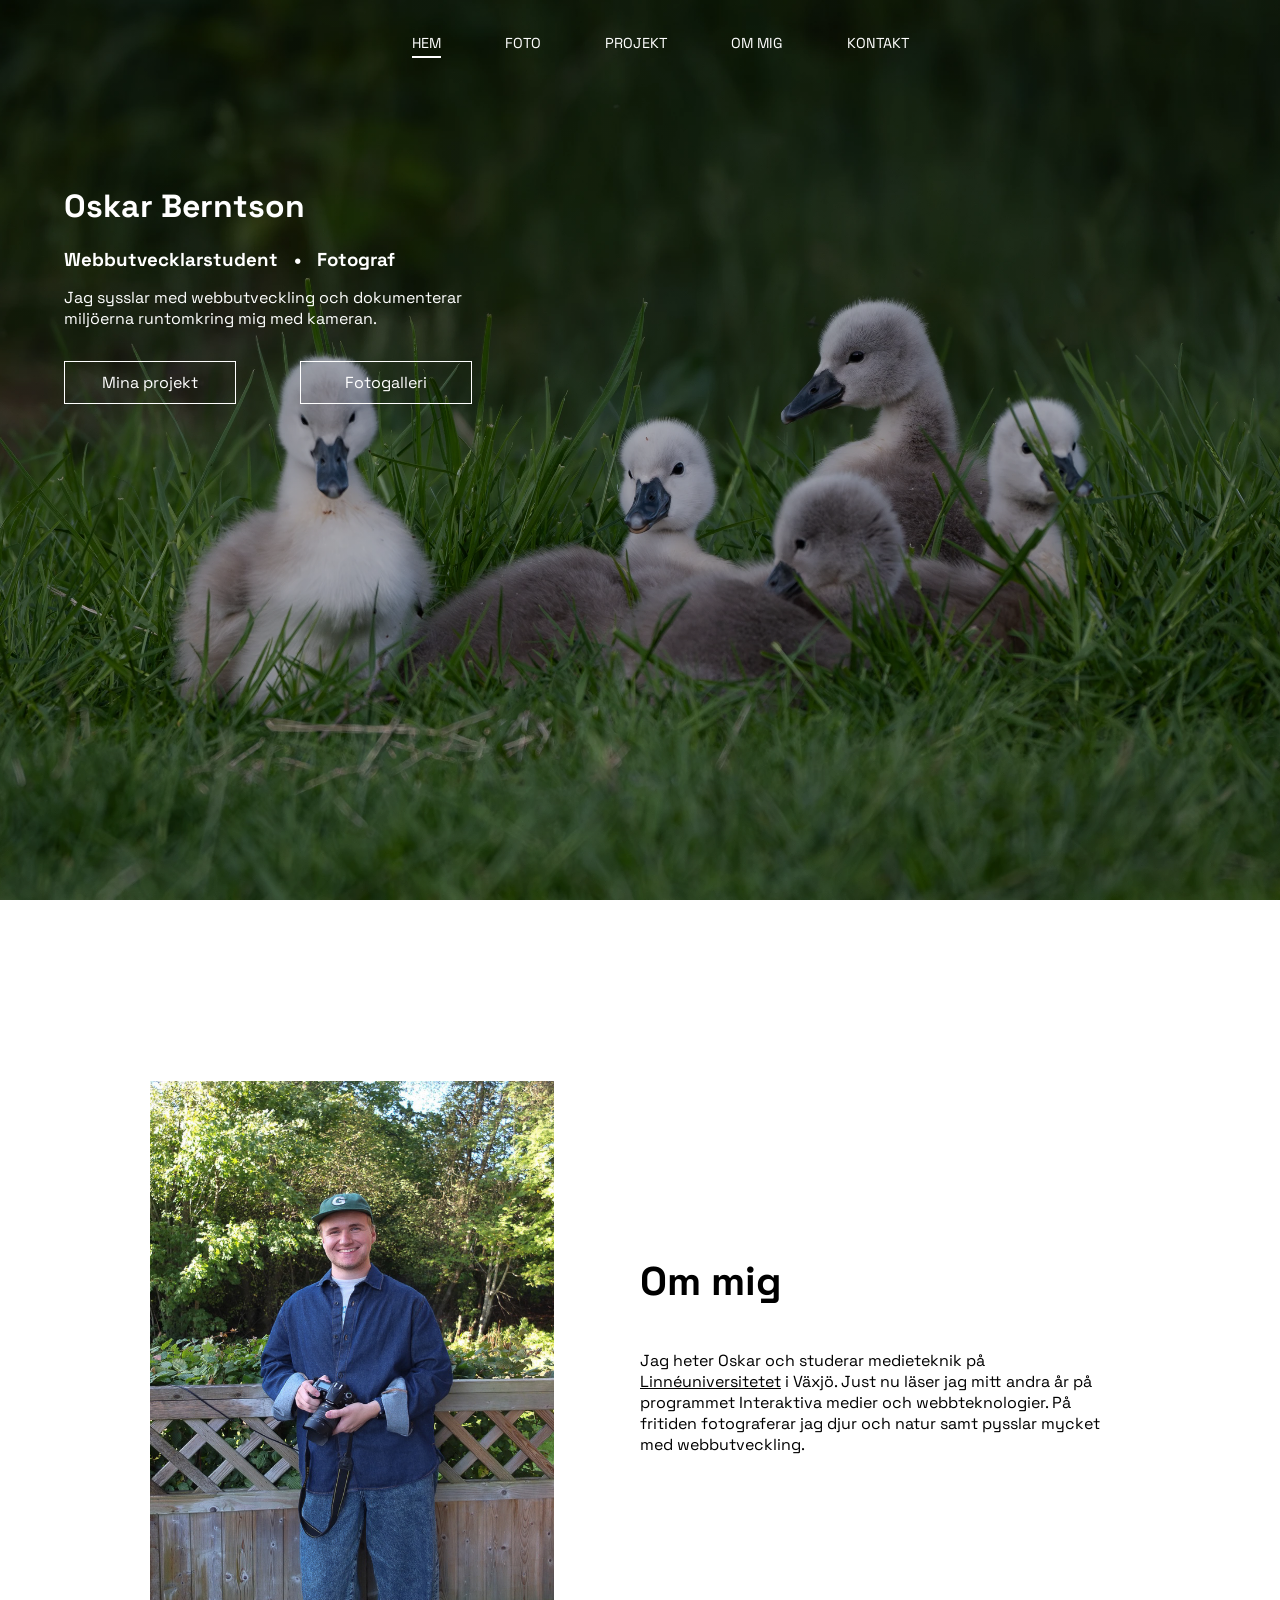
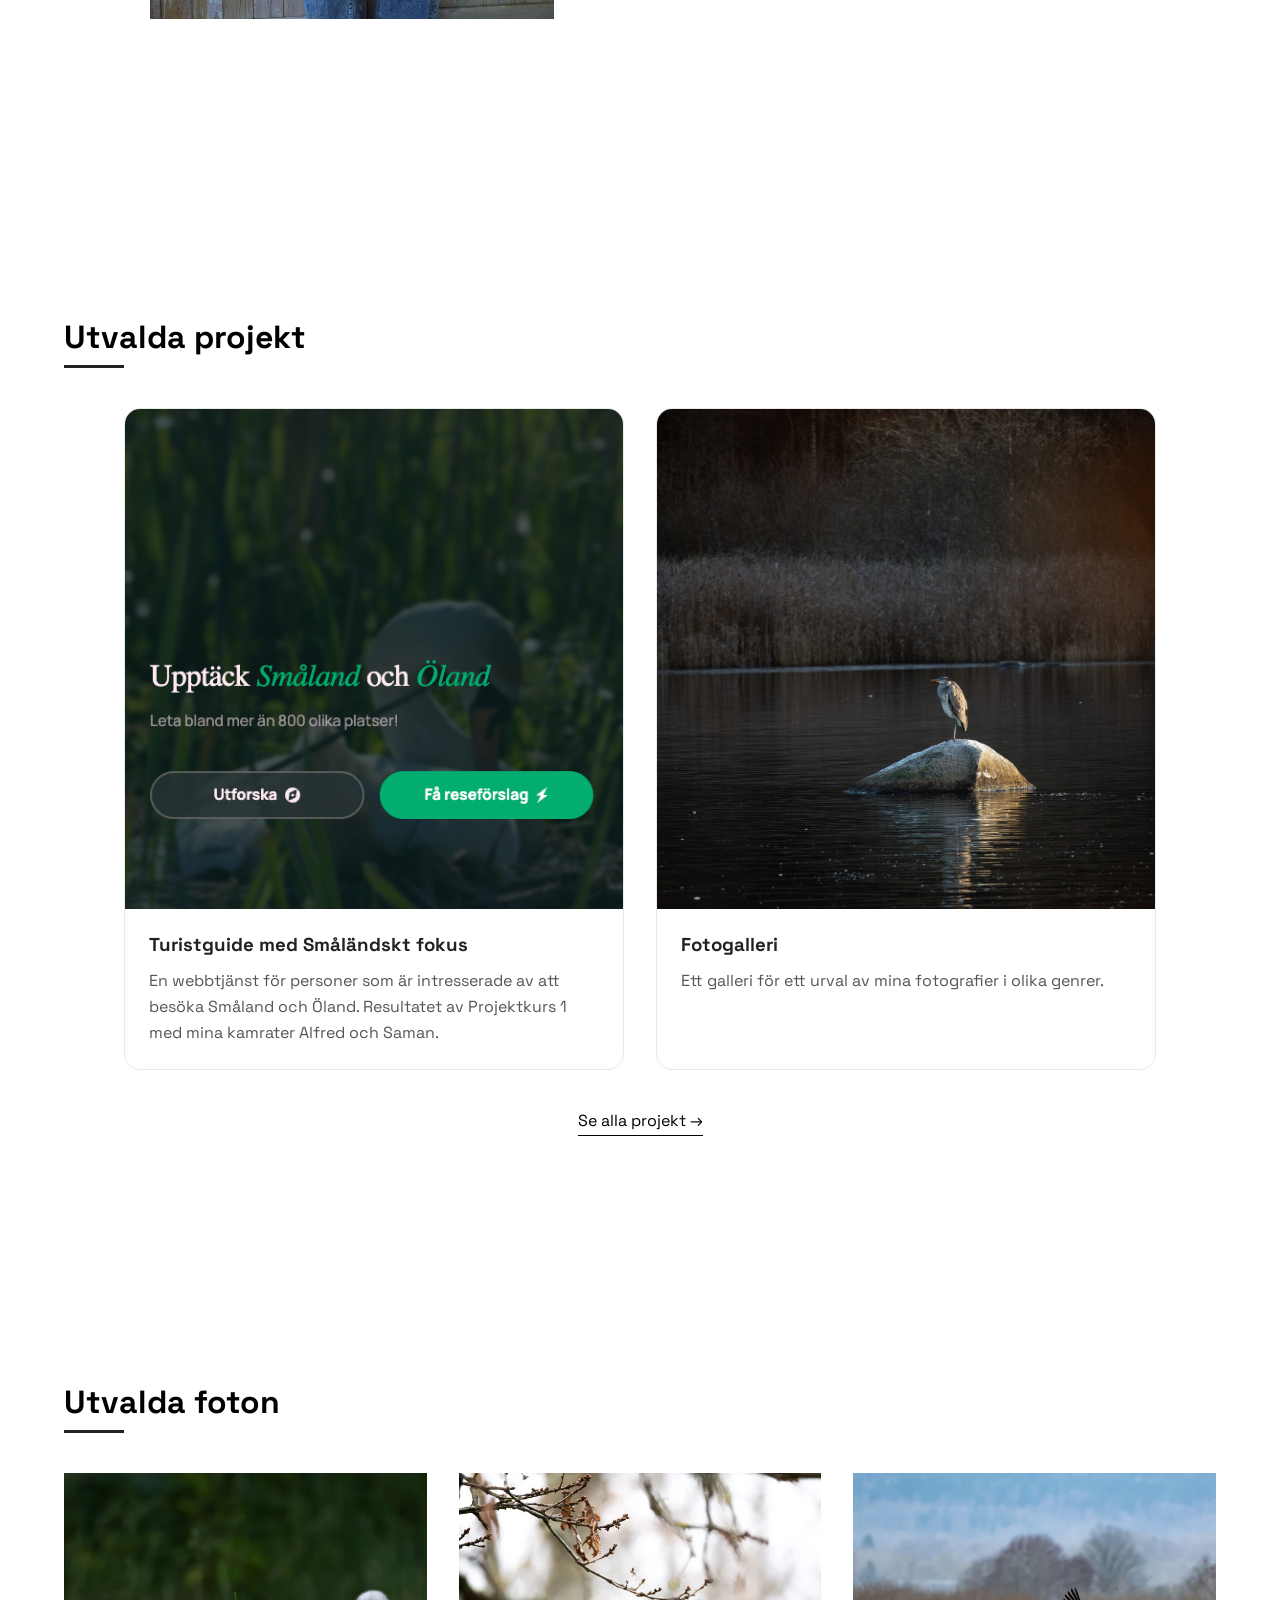
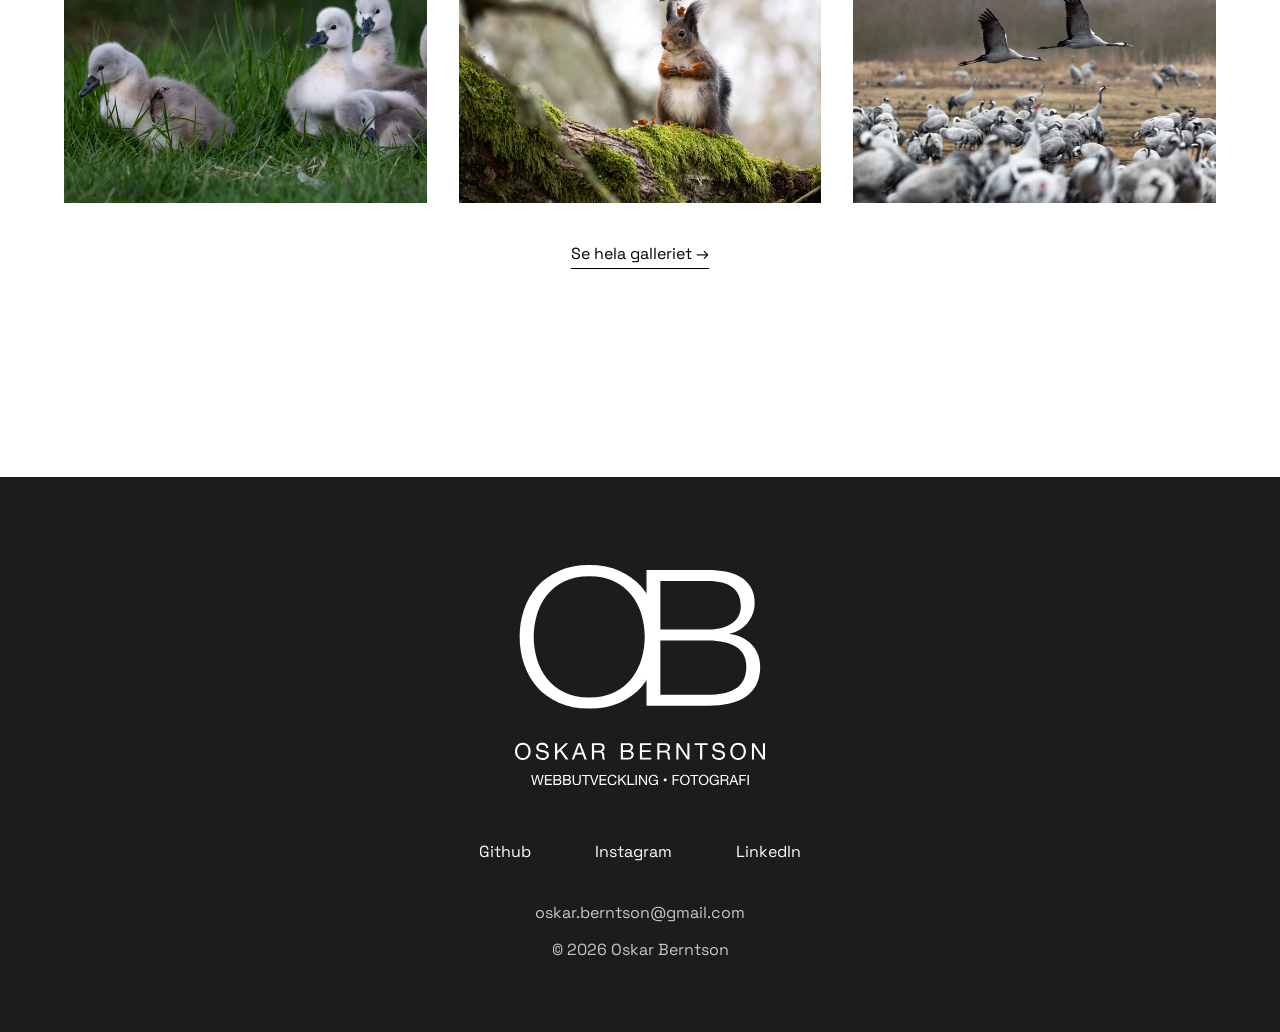
==== commit f92caec2: "Add cloudfare web analytics" ====
--- a/index.html
+++ b/index.html
@@ -106,5 +106,6 @@
       </div>
     </main>
     <footer class="footerContainer" id="footer"></footer>
+    <!-- Cloudflare Web Analytics --><script type='module' src='https://static.cloudflareinsights.com/beacon.min.js' data-cf-beacon='{"token": "c893a09d4d244a39b41b0e1233e21ff4"}'></script><!-- End Cloudflare Web Analytics -->
   </body>
 </html>
--- a/css/style.css
+++ b/css/style.css
@@ -10,7 +10,7 @@
     position: relative;
     overflow: hidden;
 
-    min-height: 100vh;
+    min-height: 100dvh;
 }
 
 .hero-bg-layer {
@@ -306,6 +306,10 @@
   display: flex;
   gap: 2rem;
   margin: 1.5rem 0;
+}
+
+.footer-logo svg {
+    width: 250px;
 }
 
 .section-title {
@@ -1046,6 +1050,54 @@
   transform: scaleX(1);
 }
 
+#scrollTop {
+  position: fixed;
+  right: 2rem;
+  bottom: 2rem;
+
+  width: 45px;
+  height: 45px;
+
+  display: flex;
+  align-items: center;
+  justify-content: center;
+
+  border: 1px solid #ddd;
+  border-radius: 50%;
+  background: white;
+
+  color: #333;
+  font-size: 1.3rem;
+
+  cursor: pointer;
+
+  opacity: 0;
+  visibility: hidden;
+
+  transition:
+    opacity 0.3s ease,
+    transform 0.3s ease;
+}
+
+#scrollTop.visible {
+  opacity: 1;
+  visibility: visible;
+}
+
+#scrollTop:hover {
+  transform: translateY(-4px);
+}
+
+#scrollTop svg {
+  width: 20px;
+  height: 20px;
+  fill: none;
+  stroke: currentColor;
+  stroke-width: 1.5;
+  stroke-linecap: round;
+  stroke-linejoin: round;
+}
+
 /* =========================================================
    RESPONSIVE
 ========================================================= */
@@ -1077,7 +1129,7 @@
   /* ---------- START HERO ---------- */
 
   #start-page-bg {
-    min-height: 100svh;
+    min-height: 100dvh;
     background-position: center;
   }
 
@@ -1331,7 +1383,7 @@
   /* ---------- START HERO ---------- */
 
   #start-page-bg {
-    min-height: 100svh;
+    min-height: 100dvh;
     background-position: center center;
   }
 
@@ -1938,3 +1990,21 @@
     font-size: 0.95rem;
   }
 }
+
+@media (max-width: 700px) {
+  #previous,
+  #next {
+    width: 40px;
+    height: 40px;
+    font-size: 1.5rem;
+    z-index: 10;
+  }
+
+  #previous {
+    left: 0.5rem;
+  }
+
+  #next {
+    right: 0.5rem;
+  }
+}
